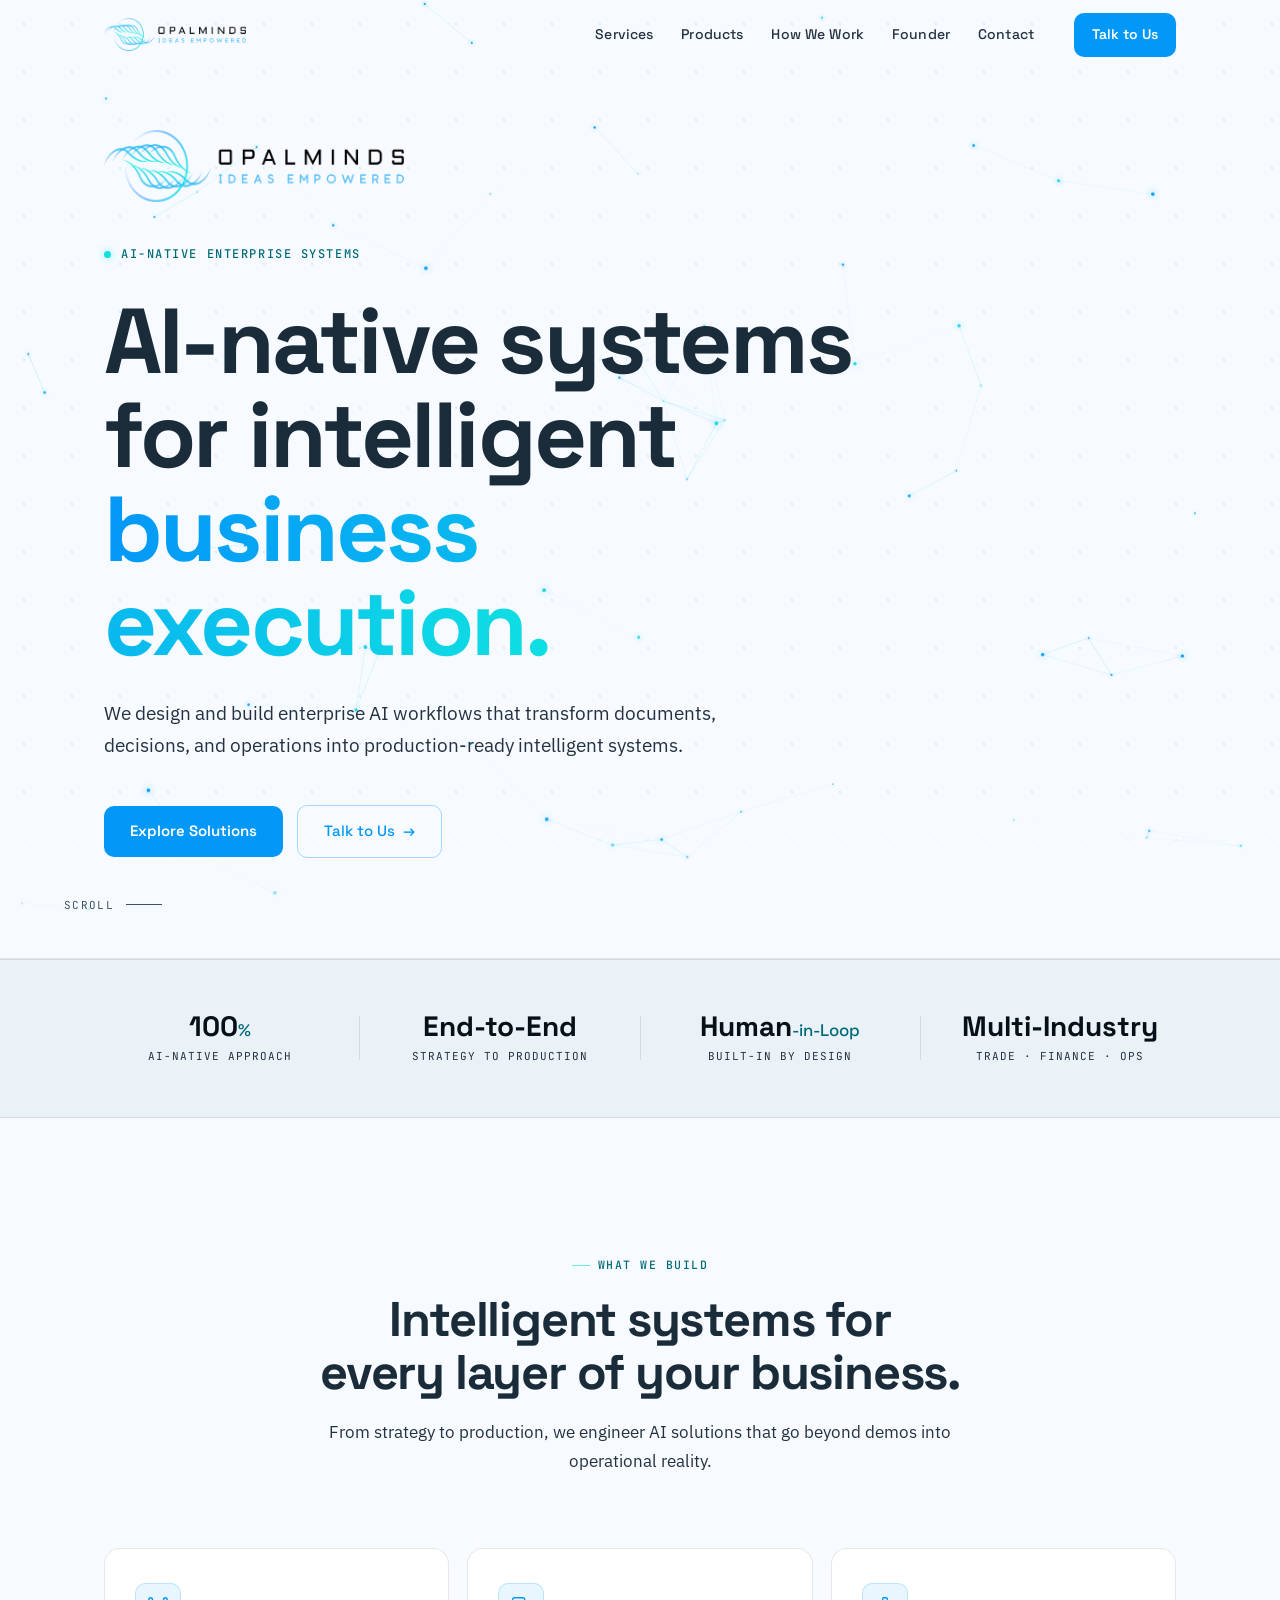
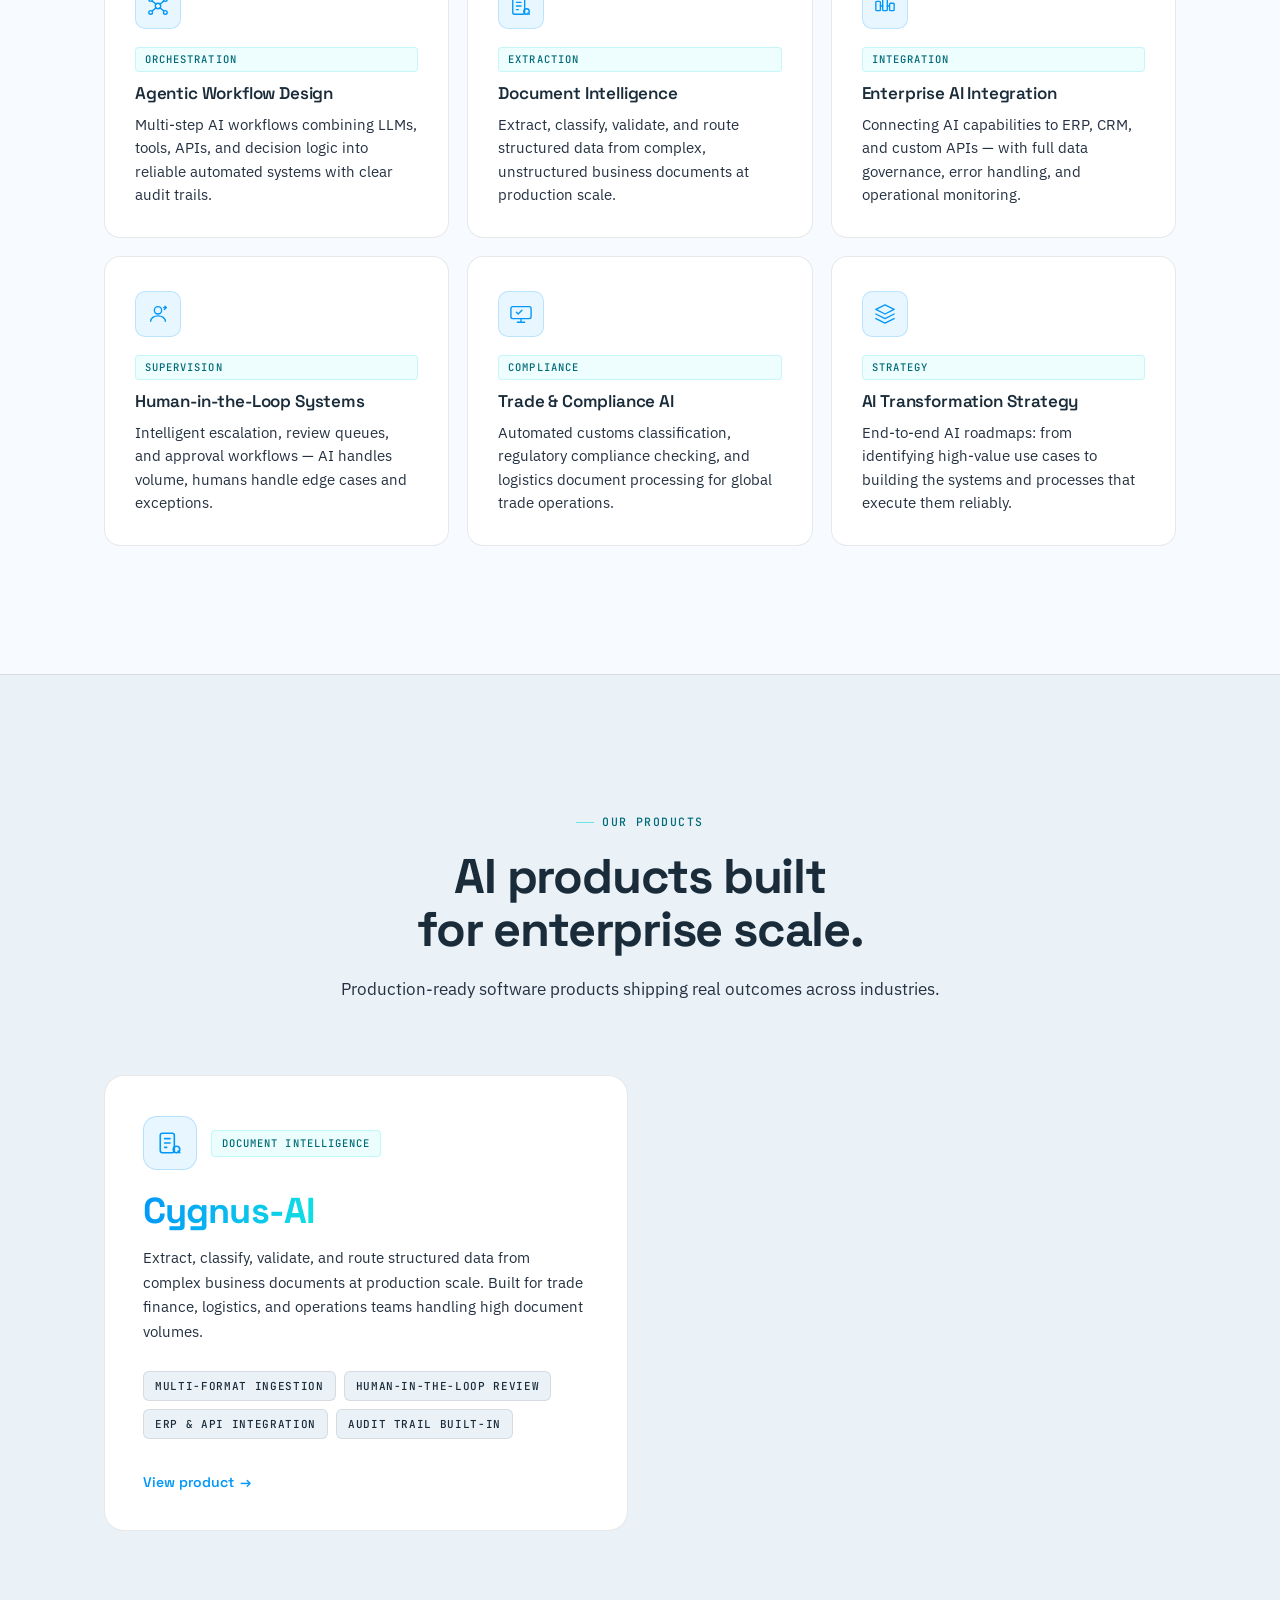
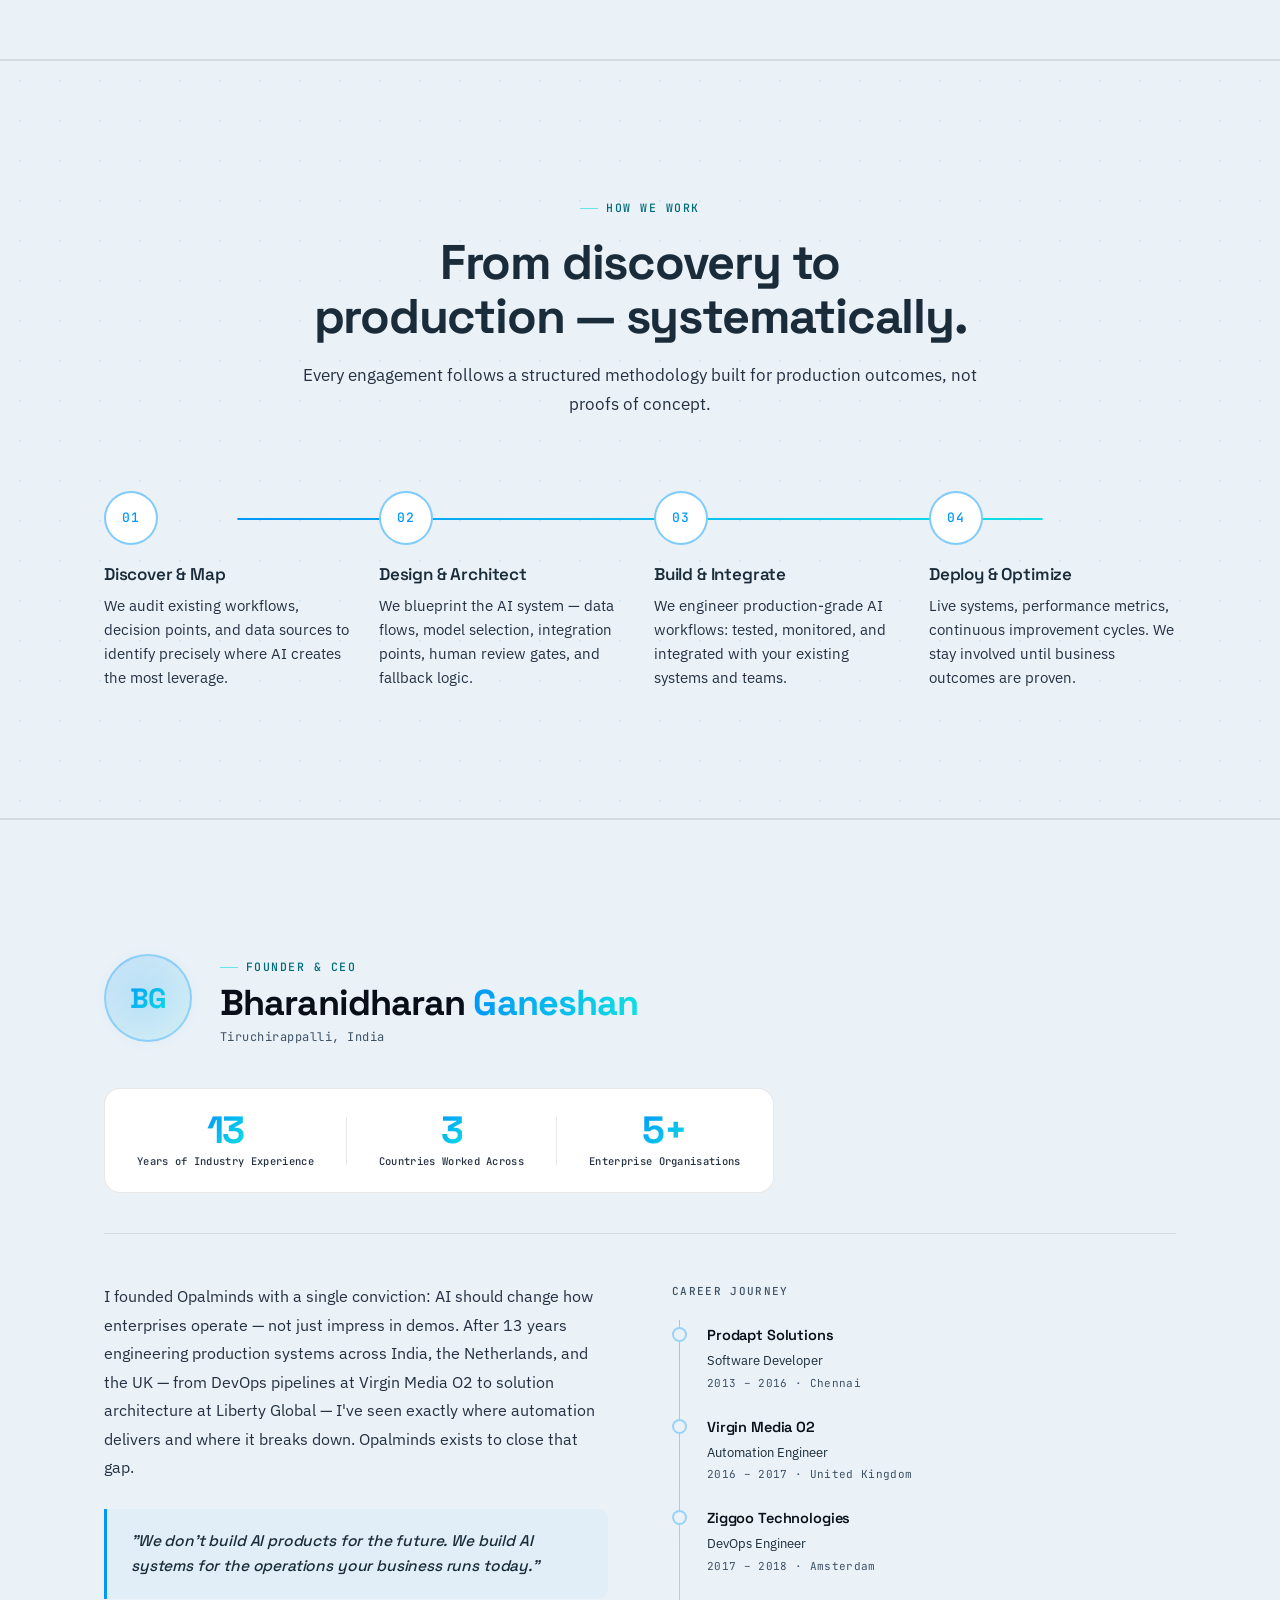
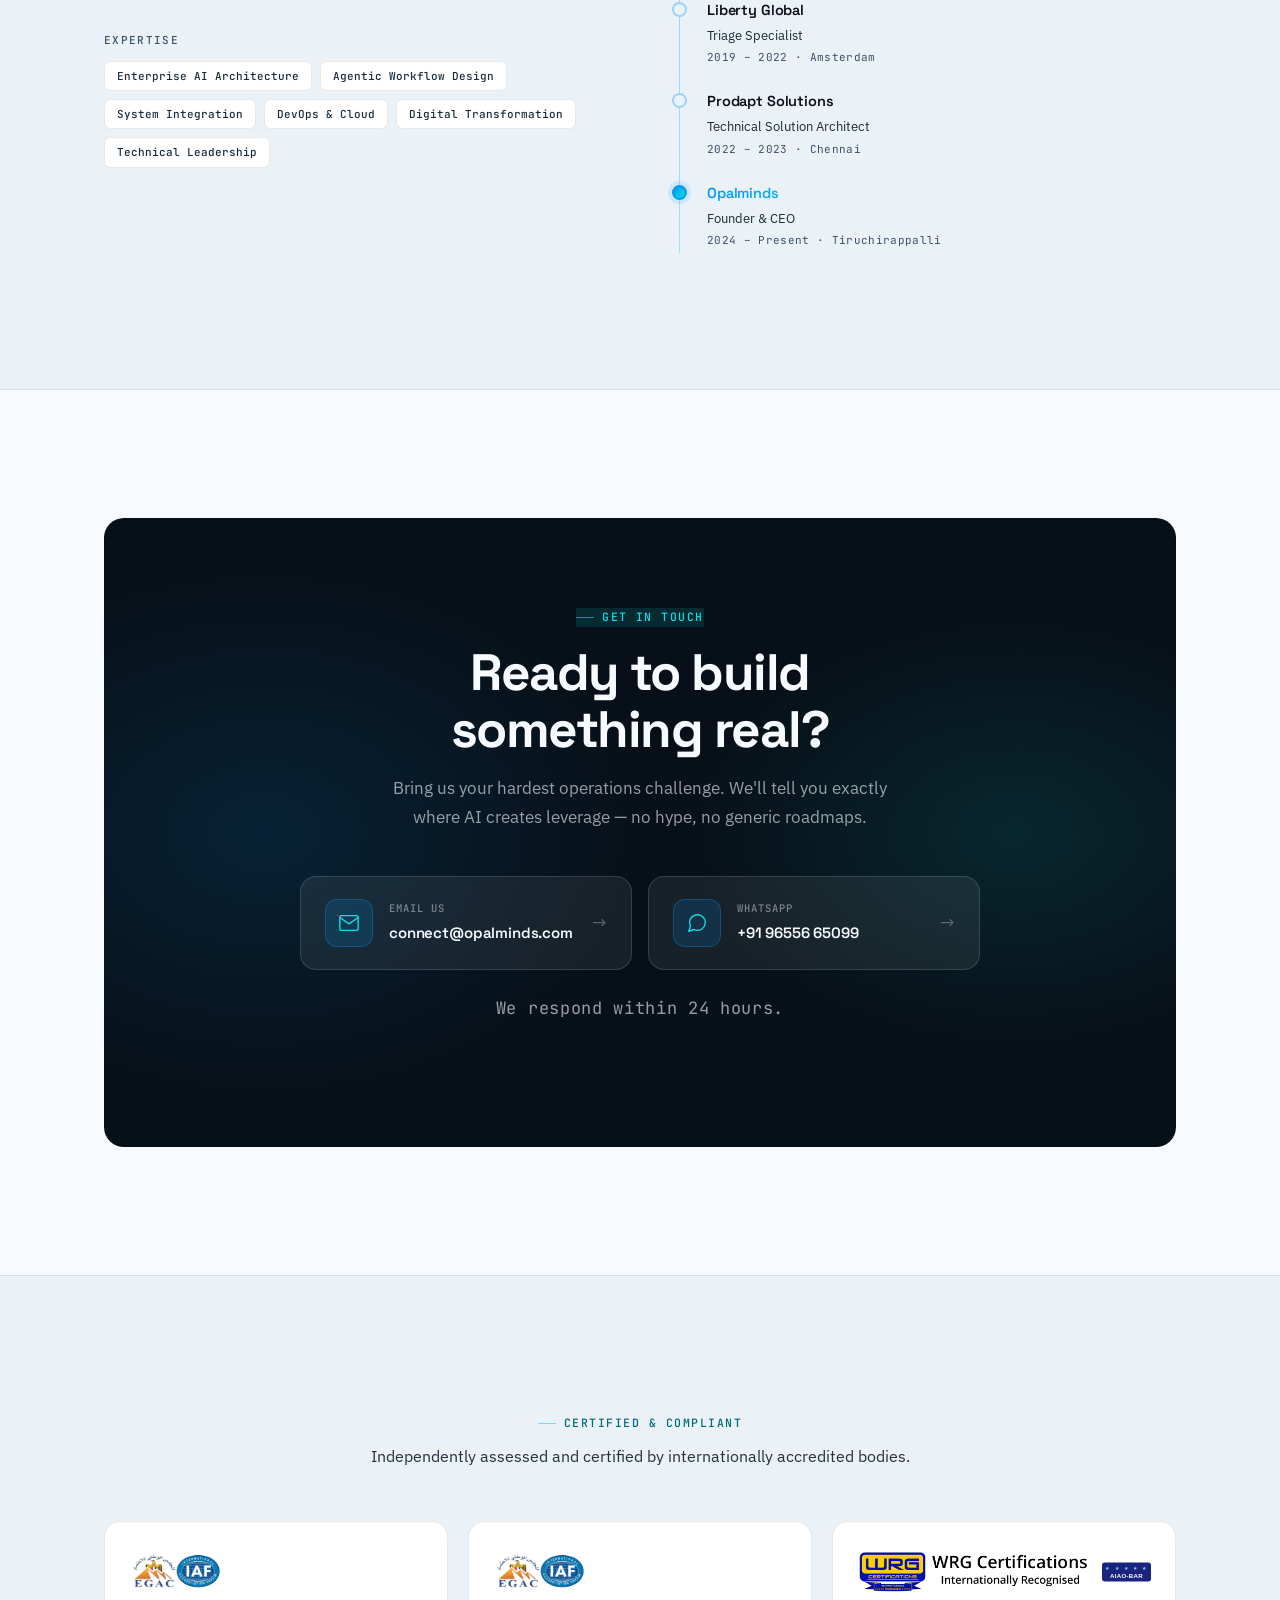
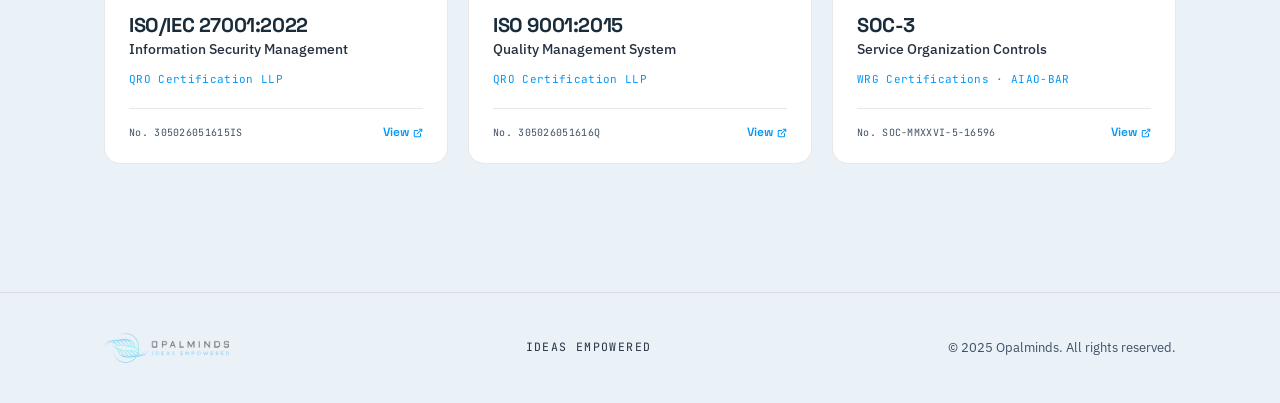
==== index.html @ 85be037e "fix: darken muted text tokens for better readability --muted #3D5166 → #253141 (~13:1 on charcoal), " ====
<!DOCTYPE html>
<html lang="en">
<head>
  <meta charset="UTF-8">
  <meta name="viewport" content="width=device-width, initial-scale=1.0">
  <title>Opalminds — Ideas Empowered</title>
  <meta name="description" content="AI-native systems for intelligent business execution. Opalminds designs and builds enterprise AI workflows that transform documents, decisions, and operations.">
  <link rel="preconnect" href="https://fonts.googleapis.com">
  <link rel="preconnect" href="https://fonts.gstatic.com" crossorigin>
  <link href="https://fonts.googleapis.com/css2?family=Space+Grotesk:wght@300;400;500;600;700&family=IBM+Plex+Sans:ital,wght@0,300;0,400;0,500;0,600;1,400&family=JetBrains+Mono:wght@400;500&display=swap" rel="stylesheet">
  <link rel="stylesheet" href="css/style.css?v=7">
  <link rel="icon" type="image/png" href="assets/Only_Logo.png">
</head>
<body>

  <!-- ═══ NAV ═══════════════════════════════════════════════════════════ -->
  <nav id="nav">
    <div class="nav-inner">
      <a href="/" class="logo" aria-label="Opalminds — home">
        <img class="logo-full" src="assets/FullLogo_Transparent_NoBuffer.png" alt="Opalminds">
      </a>
      <div class="nav-links">
        <a href="#services">Services</a>
        <a href="#products">Products</a>
        <a href="#process">How We Work</a>
        <a href="#founder">Founder</a>
        <a href="#contact">Contact</a>
      </div>
      <a href="#contact" class="btn-primary btn-sm nav-cta">Talk to Us</a>
      <button class="nav-toggle" aria-label="Toggle menu" aria-expanded="false">
        <span></span><span></span><span></span>
      </button>
    </div>
  </nav>

  <!-- ═══ HERO ══════════════════════════════════════════════════════════ -->
  <section id="hero">
    <canvas id="neural-canvas" aria-hidden="true"></canvas>
    <div class="hero-bg-grid" aria-hidden="true"></div>
    <div class="hero-content">
      <img class="hero-logo" src="assets/FullLogo_Transparent_NoBuffer.png" alt="Opalminds — Ideas Empowered">
      <div class="hero-label">
        <span class="label-dot" aria-hidden="true"></span>
        <span>AI-Native Enterprise Systems</span>
      </div>
      <h1 class="hero-headline">
        AI-native systems<br>
        for intelligent<br>
        <span class="gradient-text">business execution.</span>
      </h1>
      <p class="hero-sub">
        We design and build enterprise AI workflows that transform documents,
        decisions, and operations into production-ready intelligent systems.
      </p>
      <div class="hero-ctas">
        <a href="#services" class="btn-primary">Explore Solutions</a>
        <a href="#contact" class="btn-ghost">Talk to Us <span aria-hidden="true">→</span></a>
      </div>
    </div>
    <div class="hero-scroll-hint" aria-hidden="true">
      <span>Scroll</span>
      <div class="scroll-line"></div>
    </div>
  </section>

  <!-- ═══ STATS BAR ═════════════════════════════════════════════════════ -->
  <div id="stats" aria-label="Key capabilities">
    <div class="container">
      <div class="stats-grid">
        <div class="stat">
          <span class="stat-num">100<span class="stat-unit">%</span></span>
          <span class="stat-label">AI-Native Approach</span>
        </div>
        <div class="stat-divider" aria-hidden="true"></div>
        <div class="stat">
          <span class="stat-num">End&#8209;to&#8209;End</span>
          <span class="stat-label">Strategy to Production</span>
        </div>
        <div class="stat-divider" aria-hidden="true"></div>
        <div class="stat">
          <span class="stat-num">Human<span class="stat-unit">-in-Loop</span></span>
          <span class="stat-label">Built-In by Design</span>
        </div>
        <div class="stat-divider" aria-hidden="true"></div>
        <div class="stat">
          <span class="stat-num">Multi&#8209;Industry</span>
          <span class="stat-label">Trade · Finance · Ops</span>
        </div>
      </div>
    </div>
  </div>

  <main>

    <!-- ═══ SERVICES ════════════════════════════════════════════════════ -->
    <section id="services" aria-labelledby="services-heading">
      <div class="container">
        <div class="section-header">
          <span class="section-tag">What We Build</span>
          <h2 id="services-heading">Intelligent systems for<br>every layer of your business.</h2>
          <p>From strategy to production, we engineer AI solutions that go beyond demos into operational reality.</p>
        </div>
        <div class="services-grid">

          <div class="service-card reveal">
            <div class="service-icon" aria-hidden="true">
              <svg width="22" height="22" viewBox="0 0 24 24" fill="none" stroke="currentColor" stroke-width="1.5" stroke-linecap="round" stroke-linejoin="round">
                <circle cx="12" cy="12" r="3"/><circle cx="4" cy="5" r="2"/><circle cx="20" cy="5" r="2"/>
                <circle cx="4" cy="19" r="2"/><circle cx="20" cy="19" r="2"/>
                <line x1="5.8" y1="6.7" x2="10" y2="10"/><line x1="18.2" y1="6.7" x2="14" y2="10"/>
                <line x1="5.8" y1="17.3" x2="10" y2="14"/><line x1="18.2" y1="17.3" x2="14" y2="14"/>
              </svg>
            </div>
            <div class="card-tag">Orchestration</div>
            <h3>Agentic Workflow Design</h3>
            <p>Multi-step AI workflows combining LLMs, tools, APIs, and decision logic into reliable automated systems with clear audit trails.</p>
          </div>

          <div class="service-card reveal">
            <div class="service-icon" aria-hidden="true">
              <svg width="22" height="22" viewBox="0 0 24 24" fill="none" stroke="currentColor" stroke-width="1.5" stroke-linecap="round" stroke-linejoin="round">
                <rect x="3" y="3" width="13" height="18" rx="2"/>
                <line x1="7" y1="8" x2="12" y2="8"/><line x1="7" y1="12" x2="12" y2="12"/>
                <line x1="7" y1="16" x2="9" y2="16"/>
                <circle cx="18" cy="18" r="3"/><path d="m21 21-1.5-1.5"/>
              </svg>
            </div>
            <div class="card-tag">Extraction</div>
            <h3>Document Intelligence</h3>
            <p>Extract, classify, validate, and route structured data from complex, unstructured business documents at production scale.</p>
          </div>

          <div class="service-card reveal">
            <div class="service-icon" aria-hidden="true">
              <svg width="22" height="22" viewBox="0 0 24 24" fill="none" stroke="currentColor" stroke-width="1.5" stroke-linecap="round" stroke-linejoin="round">
                <rect x="2" y="7" width="5" height="10" rx="1"/><rect x="9.5" y="3" width="5" height="14" rx="1"/>
                <rect x="17" y="9" width="5" height="8" rx="1"/>
                <line x1="7" y1="12" x2="9.5" y2="12"/><line x1="14.5" y1="12" x2="17" y2="12"/>
              </svg>
            </div>
            <div class="card-tag">Integration</div>
            <h3>Enterprise AI Integration</h3>
            <p>Connecting AI capabilities to ERP, CRM, and custom APIs — with full data governance, error handling, and operational monitoring.</p>
          </div>

          <div class="service-card reveal">
            <div class="service-icon" aria-hidden="true">
              <svg width="22" height="22" viewBox="0 0 24 24" fill="none" stroke="currentColor" stroke-width="1.5" stroke-linecap="round" stroke-linejoin="round">
                <circle cx="12" cy="8" r="4"/>
                <path d="M4 20c0-3.5 3.6-6 8-6s8 2.5 8 6"/>
                <path d="M19.5 3.5 21 5l-2 2"/><path d="M18 5h3"/>
              </svg>
            </div>
            <div class="card-tag">Supervision</div>
            <h3>Human-in-the-Loop Systems</h3>
            <p>Intelligent escalation, review queues, and approval workflows — AI handles volume, humans handle edge cases and exceptions.</p>
          </div>

          <div class="service-card reveal">
            <div class="service-icon" aria-hidden="true">
              <svg width="22" height="22" viewBox="0 0 24 24" fill="none" stroke="currentColor" stroke-width="1.5" stroke-linecap="round" stroke-linejoin="round">
                <rect x="1" y="4" width="22" height="13" rx="2"/>
                <path d="M8 21h8m-4-4v4"/>
                <path d="m7 10 2 2 4-4"/>
              </svg>
            </div>
            <div class="card-tag">Compliance</div>
            <h3>Trade &amp; Compliance AI</h3>
            <p>Automated customs classification, regulatory compliance checking, and logistics document processing for global trade operations.</p>
          </div>

          <div class="service-card reveal">
            <div class="service-icon" aria-hidden="true">
              <svg width="22" height="22" viewBox="0 0 24 24" fill="none" stroke="currentColor" stroke-width="1.5" stroke-linecap="round" stroke-linejoin="round">
                <path d="M12 2L2 7l10 5 10-5-10-5z"/>
                <path d="M2 17l10 5 10-5"/><path d="M2 12l10 5 10-5"/>
              </svg>
            </div>
            <div class="card-tag">Strategy</div>
            <h3>AI Transformation Strategy</h3>
            <p>End-to-end AI roadmaps: from identifying high-value use cases to building the systems and processes that execute them reliably.</p>
          </div>

        </div>
      </div>
    </section>

    <!-- ═══ PRODUCTS ══════════════════════════════════════════════════════ -->
    <section id="products" aria-labelledby="products-heading">
      <div class="container">
        <div class="section-header">
          <span class="section-tag">Our Products</span>
          <h2 id="products-heading">AI products built<br>for enterprise scale.</h2>
          <p>Production-ready software products shipping real outcomes across industries.</p>
        </div>
        <div class="products-grid">

          <a href="products/cygnus-ai.html" class="product-card reveal" aria-label="Cygnus-AI — Enterprise Document Intelligence">
            <div class="product-card-inner">
              <div class="product-header">
                <div class="product-icon" aria-hidden="true">
                  <svg width="26" height="26" viewBox="0 0 24 24" fill="none" stroke="currentColor" stroke-width="1.5" stroke-linecap="round" stroke-linejoin="round">
                    <rect x="3" y="3" width="13" height="18" rx="2"/>
                    <line x1="7" y1="8" x2="12" y2="8"/><line x1="7" y1="12" x2="12" y2="12"/>
                    <line x1="7" y1="16" x2="9" y2="16"/>
                    <circle cx="18" cy="18" r="3"/><path d="m21 21-1.5-1.5"/>
                  </svg>
                </div>
                <div class="product-badge">Document Intelligence</div>
              </div>
              <h3 class="product-name"><span class="gradient-text">Cygnus-AI</span></h3>
              <p class="product-desc">Extract, classify, validate, and route structured data from complex business documents at production scale. Built for trade finance, logistics, and operations teams handling high document volumes.</p>
              <ul class="product-features" aria-label="Key features">
                <li>Multi-format ingestion</li>
                <li>Human-in-the-loop review</li>
                <li>ERP &amp; API integration</li>
                <li>Audit trail built-in</li>
              </ul>
              <span class="product-cta">View product <span aria-hidden="true">→</span></span>
            </div>
            <div class="product-card-glow" aria-hidden="true"></div>
          </a>

        </div>
      </div>
    </section>

    <!-- ═══ PROCESS ══════════════════════════════════════════════════════ -->
    <section id="process" aria-labelledby="process-heading">
      <div class="container">
        <div class="section-header">
          <span class="section-tag">How We Work</span>
          <h2 id="process-heading">From discovery to<br>production — systematically.</h2>
          <p>Every engagement follows a structured methodology built for production outcomes, not proofs of concept.</p>
        </div>
        <div class="process-track">
          <div class="process-connector" aria-hidden="true">
            <div class="process-connector-fill"></div>
          </div>
          <ol class="process-steps">
            <li class="process-step reveal">
              <div class="step-num" aria-hidden="true">01</div>
              <div class="step-body">
                <h3>Discover &amp; Map</h3>
                <p>We audit existing workflows, decision points, and data sources to identify precisely where AI creates the most leverage.</p>
              </div>
            </li>
            <li class="process-step reveal">
              <div class="step-num" aria-hidden="true">02</div>
              <div class="step-body">
                <h3>Design &amp; Architect</h3>
                <p>We blueprint the AI system — data flows, model selection, integration points, human review gates, and fallback logic.</p>
              </div>
            </li>
            <li class="process-step reveal">
              <div class="step-num" aria-hidden="true">03</div>
              <div class="step-body">
                <h3>Build &amp; Integrate</h3>
                <p>We engineer production-grade AI workflows: tested, monitored, and integrated with your existing systems and teams.</p>
              </div>
            </li>
            <li class="process-step reveal">
              <div class="step-num" aria-hidden="true">04</div>
              <div class="step-body">
                <h3>Deploy &amp; Optimize</h3>
                <p>Live systems, performance metrics, continuous improvement cycles. We stay involved until business outcomes are proven.</p>
              </div>
            </li>
          </ol>
        </div>
      </div>
    </section>

    <!-- ═══ FOUNDER ══════════════════════════════════════════════════════ -->
    <section id="founder" aria-labelledby="founder-heading">
      <div class="container">

        <div class="founder-top reveal">
          <div class="founder-identity">
            <div class="founder-avatar" aria-hidden="true">
              <div class="avatar-initials">BG</div>
              <div class="avatar-glow"></div>
            </div>
            <div>
              <span class="section-tag">Founder &amp; CEO</span>
              <h2 id="founder-heading">Bharanidharan <span class="gradient-text">Ganeshan</span></h2>
              <p class="founder-location">Tiruchirappalli, India</p>
            </div>
          </div>
          <div class="founder-stats">
            <div class="founder-stat">
              <span class="fstat-num">13</span>
              <span class="fstat-label">Years of Industry Experience</span>
            </div>
            <div class="founder-stat-div" aria-hidden="true"></div>
            <div class="founder-stat">
              <span class="fstat-num">3</span>
              <span class="fstat-label">Countries Worked Across</span>
            </div>
            <div class="founder-stat-div" aria-hidden="true"></div>
            <div class="founder-stat">
              <span class="fstat-num">5+</span>
              <span class="fstat-label">Enterprise Organisations</span>
            </div>
          </div>
        </div>

        <div class="founder-body">
          <div class="founder-left reveal">
            <p class="founder-bio">
              I founded Opalminds with a single conviction: AI should change how enterprises operate — not just impress in demos. After 13 years engineering production systems across India, the Netherlands, and the UK — from DevOps pipelines at Virgin Media O2 to solution architecture at Liberty Global — I've seen exactly where automation delivers and where it breaks down. Opalminds exists to close that gap.
            </p>
            <blockquote class="founder-quote">
              "We don't build AI products for the future. We build AI systems for the operations your business runs today."
            </blockquote>
            <div class="founder-expertise">
              <span class="expertise-label">Expertise</span>
              <div class="expertise-tags">
                <span>Enterprise AI Architecture</span>
                <span>Agentic Workflow Design</span>
                <span>System Integration</span>
                <span>DevOps &amp; Cloud</span>
                <span>Digital Transformation</span>
                <span>Technical Leadership</span>
              </div>
            </div>
          </div>

          <div class="founder-right reveal">
            <span class="expertise-label">Career Journey</span>
            <ol class="career-timeline" aria-label="Career history">
              <li class="career-item">
                <div class="career-dot" aria-hidden="true"></div>
                <div class="career-body">
                  <span class="career-company">Prodapt Solutions</span>
                  <span class="career-role">Software Developer</span>
                  <span class="career-period">2013 – 2016 · Chennai</span>
                </div>
              </li>
              <li class="career-item">
                <div class="career-dot" aria-hidden="true"></div>
                <div class="career-body">
                  <span class="career-company">Virgin Media O2</span>
                  <span class="career-role">Automation Engineer</span>
                  <span class="career-period">2016 – 2017 · United Kingdom</span>
                </div>
              </li>
              <li class="career-item">
                <div class="career-dot" aria-hidden="true"></div>
                <div class="career-body">
                  <span class="career-company">Ziggoo Technologies</span>
                  <span class="career-role">DevOps Engineer</span>
                  <span class="career-period">2017 – 2018 · Amsterdam</span>
                </div>
              </li>
              <li class="career-item">
                <div class="career-dot" aria-hidden="true"></div>
                <div class="career-body">
                  <span class="career-company">Liberty Global</span>
                  <span class="career-role">Triage Specialist</span>
                  <span class="career-period">2019 – 2022 · Amsterdam</span>
                </div>
              </li>
              <li class="career-item">
                <div class="career-dot" aria-hidden="true"></div>
                <div class="career-body">
                  <span class="career-company">Prodapt Solutions</span>
                  <span class="career-role">Technical Solution Architect</span>
                  <span class="career-period">2022 – 2023 · Chennai</span>
                </div>
              </li>
              <li class="career-item career-item--current">
                <div class="career-dot" aria-hidden="true"></div>
                <div class="career-body">
                  <span class="career-company">Opalminds</span>
                  <span class="career-role">Founder &amp; CEO</span>
                  <span class="career-period">2024 – Present · Tiruchirappalli</span>
                </div>
              </li>
            </ol>
          </div>
        </div>

      </div>
    </section>

    <!-- ═══ CONTACT ══════════════════════════════════════════════════════ -->
    <section id="contact" aria-labelledby="contact-heading">
      <div class="container">
        <div class="contact-cta reveal">
          <div class="contact-cta-bg" aria-hidden="true"></div>
          <div class="contact-cta-inner">
            <span class="section-tag contact-tag">Get in Touch</span>
            <h2 id="contact-heading">Ready to build<br>something real?</h2>
            <p>Bring us your hardest operations challenge. We'll tell you exactly where AI creates leverage — no hype, no generic roadmaps.</p>
            <div class="contact-channels">
              <a href="mailto:connect@opalminds.com" class="contact-channel">
                <div class="channel-icon" aria-hidden="true">
                  <svg width="22" height="22" viewBox="0 0 24 24" fill="none" stroke="currentColor" stroke-width="1.5" stroke-linecap="round" stroke-linejoin="round">
                    <path d="M4 4h16c1.1 0 2 .9 2 2v12c0 1.1-.9 2-2 2H4c-1.1 0-2-.9-2-2V6c0-1.1.9-2 2-2z"/>
                    <polyline points="22,6 12,13 2,6"/>
                  </svg>
                </div>
                <div class="channel-text">
                  <span class="channel-label">Email us</span>
                  <span class="channel-value">connect@opalminds.com</span>
                </div>
                <span class="channel-arrow" aria-hidden="true">→</span>
              </a>
              <a href="https://wa.me/919655665099" target="_blank" rel="noopener" class="contact-channel">
                <div class="channel-icon" aria-hidden="true">
                  <svg width="22" height="22" viewBox="0 0 24 24" fill="none" stroke="currentColor" stroke-width="1.5" stroke-linecap="round" stroke-linejoin="round">
                    <path d="M21 11.5a8.38 8.38 0 0 1-.9 3.8 8.5 8.5 0 0 1-7.6 4.7 8.38 8.38 0 0 1-3.8-.9L3 21l1.9-5.7a8.38 8.38 0 0 1-.9-3.8 8.5 8.5 0 0 1 4.7-7.6 8.38 8.38 0 0 1 3.8-.9h.5a8.48 8.48 0 0 1 8 8v.5z"/>
                  </svg>
                </div>
                <div class="channel-text">
                  <span class="channel-label">WhatsApp</span>
                  <span class="channel-value">+91 96556 65099</span>
                </div>
                <span class="channel-arrow" aria-hidden="true">→</span>
              </a>
            </div>
            <p class="contact-response-note">We respond within 24 hours.</p>
          </div>
        </div>
      </div>
    </section>

  </main>

  <!-- ═══ TRUST / CERTIFICATIONS ══════════════════════════════════════ -->
  <section id="trust" aria-labelledby="trust-heading">
    <div class="container">
      <div class="trust-header">
        <span class="section-tag" id="trust-heading">Certified &amp; Compliant</span>
        <p>Independently assessed and certified by internationally accredited bodies.</p>
      </div>
      <div class="trust-certs">

        <!-- ISO/IEC 27001:2022 -->
        <a href="assets/27001.pdf" target="_blank" rel="noopener" class="cert-card" aria-label="ISO/IEC 27001:2022 — view certificate">
          <div class="cert-card-top">
            <div class="cert-accreditors">
              <img class="accred-logo-combined" src="assets/egac-iaf-combined.jpg" alt="EGAC and IAF accreditation logos">
            </div>
          </div>
          <div class="cert-card-body">
            <span class="cert-standard">ISO/IEC 27001:2022</span>
            <span class="cert-title">Information Security Management</span>
            <span class="cert-issuer">QRO Certification LLP</span>
          </div>
          <div class="cert-card-footer">
            <span class="cert-number">No. 3050260516<wbr>15IS</span>
            <span class="cert-view">View <svg width="10" height="10" viewBox="0 0 24 24" fill="none" stroke="currentColor" stroke-width="2.5" stroke-linecap="round" stroke-linejoin="round" aria-hidden="true"><path d="M18 13v6a2 2 0 0 1-2 2H5a2 2 0 0 1-2-2V8a2 2 0 0 1 2-2h6"/><polyline points="15 3 21 3 21 9"/><line x1="10" y1="14" x2="21" y2="3"/></svg></span>
          </div>
        </a>

        <!-- ISO 9001:2015 -->
        <a href="assets/9001.pdf" target="_blank" rel="noopener" class="cert-card" aria-label="ISO 9001:2015 — view certificate">
          <div class="cert-card-top">
            <div class="cert-accreditors">
              <img class="accred-logo-combined" src="assets/egac-iaf-combined.jpg" alt="EGAC and IAF accreditation logos">
            </div>
          </div>
          <div class="cert-card-body">
            <span class="cert-standard">ISO 9001:2015</span>
            <span class="cert-title">Quality Management System</span>
            <span class="cert-issuer">QRO Certification LLP</span>
          </div>
          <div class="cert-card-footer">
            <span class="cert-number">No. 3050260516<wbr>16Q</span>
            <span class="cert-view">View <svg width="10" height="10" viewBox="0 0 24 24" fill="none" stroke="currentColor" stroke-width="2.5" stroke-linecap="round" stroke-linejoin="round" aria-hidden="true"><path d="M18 13v6a2 2 0 0 1-2 2H5a2 2 0 0 1-2-2V8a2 2 0 0 1 2-2h6"/><polyline points="15 3 21 3 21 9"/><line x1="10" y1="14" x2="21" y2="3"/></svg></span>
          </div>
        </a>

        <!-- SOC-3 -->
        <a href="assets/soc3.pdf" target="_blank" rel="noopener" class="cert-card" aria-label="SOC-3 — view certificate">
          <div class="cert-card-top">
            <img class="accred-logo-combined" src="assets/wrg.png" alt="WRG Certifications — Internationally Recognised">
            <div class="cert-accreditors">
              <!-- AIAO-BAR badge -->
              <span class="accred-badge accred-aiao">
                <svg viewBox="0 0 52 20" width="52" height="20" aria-label="AIAO-BAR Compliance USA">
                  <rect width="52" height="20" rx="3" fill="#1A237E"/>
                  <text x="26" y="8" font-family="Arial,sans-serif" font-size="5" fill="#90CAF9" text-anchor="middle" letter-spacing="2">★ ★ ★ ★ ★</text>
                  <text x="26" y="16" font-family="Arial Black,sans-serif" font-weight="900" font-size="6.5" fill="white" text-anchor="middle" letter-spacing="0.3">AIAO-BAR</text>
                </svg>
              </span>
            </div>
          </div>
          <div class="cert-card-body">
            <span class="cert-standard">SOC-3</span>
            <span class="cert-title">Service Organization Controls</span>
            <span class="cert-issuer">WRG Certifications · AIAO-BAR</span>
          </div>
          <div class="cert-card-footer">
            <span class="cert-number">No. SOC-MMXXVI-5-<wbr>16596</span>
            <span class="cert-view">View <svg width="10" height="10" viewBox="0 0 24 24" fill="none" stroke="currentColor" stroke-width="2.5" stroke-linecap="round" stroke-linejoin="round" aria-hidden="true"><path d="M18 13v6a2 2 0 0 1-2 2H5a2 2 0 0 1-2-2V8a2 2 0 0 1 2-2h6"/><polyline points="15 3 21 3 21 9"/><line x1="10" y1="14" x2="21" y2="3"/></svg></span>
          </div>
        </a>

      </div>
    </div>
  </section>

  <!-- ═══ FOOTER ═══════════════════════════════════════════════════════ -->
  <footer id="footer">
    <div class="container">
      <div class="footer-inner">
        <a href="/" class="logo footer-logo" aria-label="Opalminds — home">
          <img class="logo-full" src="assets/FullLogo_Transparent_NoBuffer.png" alt="Opalminds">
        </a>
        <p class="footer-tagline">Ideas Empowered</p>
        <p class="footer-copy">© 2025 Opalminds. All rights reserved.</p>
      </div>
    </div>
  </footer>

  <script src="js/main.js"></script>
</body>
</html>
---- css/style.css ----
/* ═══════════════════════════════════════════════════════════════════════
   OPALMINDS — style.css
   Brand: light premium AI enterprise · neural signal aesthetic
   ═══════════════════════════════════════════════════════════════════════ */

/* === TOKENS ============================================================ */
:root {
  /* surfaces — light mode */
  --black:          #F7FBFF;   /* primary bg (ice white) */
  --charcoal:       #EAF1F7;   /* section alt bg (mist) */
  --charcoal-2:     #FFFFFF;   /* card / form bg */

  /* brand */
  --blue:           #0398F8;
  --cyan:           #0FDFE3;
  --cyan-dark:      #006B78;   /* accessible teal for text on light bg — 5.5:1 on charcoal */

  /* text — light mode */
  --ice:            #071018;   /* primary text (charcoal navy) */
  --mist:           #EAF1F7;
  --slate:          #1A2C3A;   /* darkened: was #24313D */
  --muted:          #253141;   /* body descriptions — ~13:1 on charcoal */
  --muted-2:        #3D5166;   /* labels, metadata — ~9:1 on charcoal */

  --border:         rgba(3, 152, 248, 0.25);
  --border-subtle:  rgba(0, 0, 0, 0.09);
  --border-hover:   rgba(3, 152, 248, 0.5);

  --gradient:       linear-gradient(135deg, #0398F8 0%, #0FDFE3 100%);
  --gradient-90:    linear-gradient(90deg,  #0398F8 0%, #0FDFE3 100%);

  --font-display:   'Space Grotesk', sans-serif;
  --font-body:      'IBM Plex Sans', sans-serif;
  --font-mono:      'JetBrains Mono', monospace;

  --nav-h:          70px;
  --section-v:      clamp(80px, 10vw, 140px);
  --container:      1200px;
  --pad-x:          clamp(20px, 5vw, 64px);
  --radius:         10px;
  --radius-lg:      16px;
  --radius-xl:      20px;

  --ease-out:       cubic-bezier(0.22, 1, 0.36, 1);
  --ease-spring:    cubic-bezier(0.34, 1.56, 0.64, 1);
}

/* === RESET ============================================================= */
*, *::before, *::after { box-sizing: border-box; margin: 0; padding: 0; }

/* Remove tap highlight on iOS/Android */
a, button, [role="button"] { -webkit-tap-highlight-color: transparent; }

html {
  scroll-behavior: smooth;
  -webkit-font-smoothing: antialiased;
  -moz-osx-font-smoothing: grayscale;
  text-rendering: optimizeLegibility;
}

body {
  background: var(--black);
  color: var(--slate);
  font-family: var(--font-body);
  font-size: 17px;
  line-height: 1.65;
  overflow-x: hidden;
}

img, svg { display: block; max-width: 100%; }
a { text-decoration: none; color: inherit; }
button { border: none; cursor: pointer; font: inherit; background: none; color: inherit; }
ol { list-style: none; }
::selection { background: rgba(3, 152, 248, 0.2); color: var(--ice); }

/* Scrollbar */
::-webkit-scrollbar { width: 4px; }
::-webkit-scrollbar-track { background: var(--mist); }
::-webkit-scrollbar-thumb { background: var(--blue); border-radius: 2px; }
::-webkit-scrollbar-thumb:hover { background: var(--cyan); }

/* === LAYOUT ============================================================ */
.container {
  width: 100%;
  max-width: var(--container);
  margin: 0 auto;
  padding: 0 var(--pad-x);
}

/* === TYPOGRAPHY ======================================================== */
h1, h2, h3, h4 {
  font-family: var(--font-display);
  line-height: 1.1;
  letter-spacing: -0.025em;
  font-weight: 700;
}

.gradient-text {
  background: var(--gradient-90);
  -webkit-background-clip: text;
  -webkit-text-fill-color: transparent;
  background-clip: text;
}

/* === BUTTONS =========================================================== */
.btn-primary {
  display: inline-flex;
  align-items: center;
  justify-content: center;
  gap: 8px;
  padding: 13px 26px;
  min-height: 44px;
  background: var(--blue);
  color: #fff;
  font-family: var(--font-display);
  font-weight: 600;
  font-size: 15px;
  border-radius: var(--radius);
  transition: transform 0.2s var(--ease-out), box-shadow 0.2s ease, background 0.25s ease;
  position: relative;
  overflow: hidden;
  white-space: nowrap;
}
.btn-primary::after {
  content: '';
  position: absolute;
  inset: 0;
  background: var(--gradient);
  opacity: 0;
  transition: opacity 0.25s ease;
}
.btn-primary:hover { transform: translateY(-2px); box-shadow: 0 10px 36px rgba(3, 152, 248, 0.38); }
.btn-primary:hover::after { opacity: 1; }
.btn-primary:active { transform: translateY(0); }
.btn-primary > * { position: relative; z-index: 1; }

.btn-ghost {
  display: inline-flex;
  align-items: center;
  gap: 8px;
  padding: 13px 26px;
  min-height: 44px;
  border: 1px solid rgba(3, 152, 248, 0.35);
  color: var(--blue);
  font-family: var(--font-display);
  font-weight: 500;
  font-size: 15px;
  border-radius: var(--radius);
  transition: all 0.22s ease;
  backdrop-filter: blur(6px);
  white-space: nowrap;
}
.btn-ghost:hover {
  border-color: var(--blue);
  background: rgba(3, 152, 248, 0.08);
  transform: translateY(-2px);
  box-shadow: 0 8px 24px rgba(3, 152, 248, 0.12);
}

.btn-sm { padding: 9px 18px; font-size: 14px; }

/* === SHARED SECTION HEADER ============================================= */
.section-header {
  text-align: center;
  max-width: 680px;
  margin: 0 auto 72px;
}

.section-tag {
  display: inline-flex;
  align-items: center;
  gap: 8px;
  font-family: var(--font-mono);
  font-size: 11.5px;
  font-weight: 500;
  letter-spacing: 0.13em;
  text-transform: uppercase;
  color: var(--cyan-dark);
  margin-bottom: 18px;
}
.section-tag::before {
  content: '';
  display: block;
  width: 18px;
  height: 1px;
  background: var(--cyan);
  opacity: 0.6;
}

.section-header h2 {
  font-size: clamp(30px, 3.8vw, 52px);
  color: var(--slate);
  margin-bottom: 18px;
}

.section-header p {
  font-size: 17px;
  color: var(--muted);
  line-height: 1.7;
}

/* === SCROLL REVEAL ===================================================== */
.reveal {
  opacity: 0;
  transform: translateY(28px);
  transition: opacity 0.7s var(--ease-out), transform 0.7s var(--ease-out);
}
.reveal.in-view {
  opacity: 1;
  transform: translateY(0);
}

/* Full logo image */
.logo-full {
  height: 34px;
  width: auto;
  object-fit: contain;
  display: block;
  flex-shrink: 0;
}
.footer-logo .logo-full { height: 30px; opacity: 0.75; transition: opacity 0.2s; }
.footer-logo:hover .logo-full { opacity: 1; }

/* Hero logo stamp */
.hero-logo {
  width: clamp(200px, 28vw, 300px);
  height: auto;
  object-fit: contain;
  display: block;
  margin-bottom: 36px;
  opacity: 0;
  animation: fadeUp 0.8s var(--ease-out) 0.05s forwards;
}

/* ═══════════════════════════════════════════════════════════════════════
   NAV
   ═══════════════════════════════════════════════════════════════════════ */
#nav {
  position: fixed;
  top: 0; left: 0; right: 0;
  z-index: 999;
  height: var(--nav-h);
  transition: background 0.35s ease, backdrop-filter 0.35s ease, border-color 0.35s ease;
  border-bottom: 1px solid transparent;
}
#nav.scrolled {
  background: rgba(247, 251, 255, 0.92);
  backdrop-filter: blur(24px) saturate(1.4);
  -webkit-backdrop-filter: blur(24px) saturate(1.4);
  border-bottom-color: var(--border-subtle);
}

.nav-inner {
  max-width: var(--container);
  height: 100%;
  margin: 0 auto;
  padding: 0 var(--pad-x);
  display: flex;
  align-items: center;
  gap: 32px;
}

.logo {
  display: flex;
  align-items: center;
  flex-shrink: 0;
  transition: opacity 0.2s;
}
.logo:hover { opacity: 0.82; }

.nav-links {
  display: flex;
  align-items: center;
  gap: 28px;
  margin-left: auto;
}
.nav-links a {
  font-family: var(--font-display);
  font-size: 14px;
  font-weight: 500;
  color: var(--muted);
  letter-spacing: 0.01em;
  transition: color 0.2s;
  position: relative;
}
.nav-links a::after {
  content: '';
  position: absolute;
  bottom: -2px;
  left: 0; right: 0;
  height: 1px;
  background: var(--blue);
  transform: scaleX(0);
  transform-origin: left;
  transition: transform 0.22s var(--ease-out);
}
.nav-links a:hover { color: var(--slate); }
.nav-links a:hover::after { transform: scaleX(1); }

.nav-cta { margin-left: 8px; }

.nav-toggle {
  display: none;
  flex-direction: column;
  gap: 5px;
  padding: 11px 10px;
  margin-left: auto;
  min-width: 44px;
  min-height: 44px;
  justify-content: center;
  align-items: center;
}
.nav-toggle span {
  display: block;
  width: 22px;
  height: 2px;
  background: var(--slate);
  border-radius: 1px;
  transition: all 0.3s ease;
  transform-origin: center;
}
.nav-toggle.open span:nth-child(1) { transform: translateY(7px) rotate(45deg); }
.nav-toggle.open span:nth-child(2) { opacity: 0; transform: scaleX(0); }
.nav-toggle.open span:nth-child(3) { transform: translateY(-7px) rotate(-45deg); }

/* Mobile nav drawer */
.nav-drawer {
  display: none;
  position: fixed;
  top: var(--nav-h);
  left: 0; right: 0;
  background: rgba(247, 251, 255, 0.97);
  backdrop-filter: blur(24px);
  border-bottom: 1px solid var(--border-subtle);
  padding: 24px var(--pad-x) 32px;
  flex-direction: column;
  gap: 0;
  z-index: 998;
}
.nav-drawer.open { display: flex; }
.nav-drawer a {
  font-family: var(--font-display);
  font-size: 18px;
  font-weight: 500;
  color: var(--muted);
  padding: 14px 0;
  border-bottom: 1px solid var(--border-subtle);
  transition: color 0.2s;
}
.nav-drawer a:last-child { border-bottom: none; }
.nav-drawer a:hover { color: var(--slate); }

/* ═══════════════════════════════════════════════════════════════════════
   HERO
   ═══════════════════════════════════════════════════════════════════════ */
#hero {
  position: relative;
  min-height: 100svh;
  min-height: 100vh;
  display: flex;
  align-items: center;
  overflow: hidden;
  background: var(--black);
  border-bottom: 1px solid var(--border-subtle);
}

#neural-canvas {
  position: absolute;
  inset: 0;
  width: 100%;
  height: 100%;
  pointer-events: none;
}

/* Precision dot grid */
.hero-bg-grid {
  position: absolute;
  inset: 0;
  background-image: radial-gradient(circle, rgba(3, 152, 248, 0.15) 1px, transparent 1px);
  background-size: 48px 48px;
  pointer-events: none;
}

/* Bottom fade into next section */
#hero::after {
  content: '';
  position: absolute;
  bottom: 0; left: 0; right: 0;
  height: 160px;
  background: linear-gradient(to top, #F7FBFF 0%, transparent 100%);
  pointer-events: none;
  z-index: 1;
}

.hero-content {
  position: relative;
  z-index: 2;
  max-width: var(--container);
  margin: 0 auto;
  padding: calc(var(--nav-h) + 60px) var(--pad-x) 100px;
  width: 100%;
}

.hero-label {
  display: inline-flex;
  align-items: center;
  gap: 10px;
  font-family: var(--font-mono);
  font-size: 12px;
  font-weight: 500;
  letter-spacing: 0.13em;
  text-transform: uppercase;
  color: var(--cyan-dark);
  margin-bottom: 30px;
  opacity: 0;
  animation: fadeUp 0.8s var(--ease-out) 0.15s forwards;
}

.label-dot {
  width: 7px;
  height: 7px;
  background: var(--cyan);
  border-radius: 50%;
  animation: dotPulse 2.2s ease-in-out infinite;
  box-shadow: 0 0 8px rgba(15, 223, 227, 0.5);
}
@keyframes dotPulse {
  0%, 100% { opacity: 1; box-shadow: 0 0 8px rgba(15, 223, 227, 0.5); }
  50%       { opacity: 0.4; box-shadow: 0 0 3px rgba(15, 223, 227, 0.2); }
}

.hero-headline {
  font-size: clamp(42px, 7.2vw, 96px);
  font-weight: 700;
  line-height: 1.02;
  letter-spacing: -0.03em;
  color: var(--slate);
  margin-bottom: 28px;
  opacity: 0;
  animation: fadeUp 0.9s var(--ease-out) 0.3s forwards;
  max-width: 13ch;
}

.hero-sub {
  font-size: clamp(16px, 1.7vw, 19px);
  color: var(--muted);
  max-width: 56ch;
  line-height: 1.65;
  margin-bottom: 44px;
  opacity: 0;
  animation: fadeUp 0.9s var(--ease-out) 0.48s forwards;
}

.hero-ctas {
  display: flex;
  align-items: center;
  gap: 14px;
  flex-wrap: wrap;
  opacity: 0;
  animation: fadeUp 0.9s var(--ease-out) 0.64s forwards;
}

@keyframes fadeUp {
  from { opacity: 0; transform: translateY(22px); }
  to   { opacity: 1; transform: translateY(0); }
}

.hero-scroll-hint {
  position: absolute;
  bottom: 44px;
  left: var(--pad-x);
  display: flex;
  align-items: center;
  gap: 12px;
  font-family: var(--font-mono);
  font-size: 11px;
  letter-spacing: 0.12em;
  text-transform: uppercase;
  color: var(--muted-2);
  z-index: 2;
  opacity: 0;
  animation: fadeIn 1s ease 1.3s forwards;
}
.scroll-line {
  width: 36px;
  height: 1px;
  background: var(--muted-2);
  overflow: hidden;
  position: relative;
}
.scroll-line::after {
  content: '';
  position: absolute;
  inset: 0;
  background: var(--blue);
  transform: translateX(-100%);
  animation: lineSlide 2.2s ease 1.6s infinite;
}
@keyframes lineSlide {
  0%   { transform: translateX(-100%); }
  50%  { transform: translateX(0); }
  100% { transform: translateX(100%); }
}
@keyframes fadeIn { to { opacity: 1; } }

/* ═══════════════════════════════════════════════════════════════════════
   STATS BAR
   ═══════════════════════════════════════════════════════════════════════ */
#stats {
  background: var(--charcoal);
  border-top:    1px solid var(--border-subtle);
  border-bottom: 1px solid var(--border-subtle);
  padding: 52px 0;
}

.stats-grid {
  display: flex;
  align-items: center;
  justify-content: space-between;
  gap: 24px;
  flex-wrap: wrap;
}

.stat {
  flex: 1;
  min-width: 150px;
  display: flex;
  flex-direction: column;
  align-items: center;
  gap: 7px;
}

.stat-num {
  font-family: var(--font-display);
  font-size: clamp(18px, 2.5vw, 28px);
  font-weight: 700;
  color: var(--ice);
  line-height: 1;
  white-space: nowrap;
}
.stat-unit {
  font-size: 0.6em;
  color: var(--cyan-dark);
  font-weight: 500;
}
.stat-label {
  font-family: var(--font-mono);
  font-size: 11px;
  letter-spacing: 0.09em;
  text-transform: uppercase;
  color: var(--muted);
  text-align: center;
}

.stat-divider {
  width: 1px;
  height: 44px;
  background: var(--border-subtle);
  flex-shrink: 0;
}

/* ═══════════════════════════════════════════════════════════════════════
   SERVICES
   ═══════════════════════════════════════════════════════════════════════ */
#services {
  padding: var(--section-v) 0;
}

.services-grid {
  display: grid;
  grid-template-columns: repeat(3, 1fr);
  gap: 18px;
}

.service-card {
  background: var(--charcoal-2);
  border: 1px solid var(--border-subtle);
  border-radius: var(--radius-lg);
  padding: 34px 30px 30px;
  transition:
    border-color 0.3s ease,
    transform    0.3s var(--ease-out),
    box-shadow   0.3s ease;
  position: relative;
  overflow: hidden;
  display: flex;
  flex-direction: column;
  gap: 0;
}

/* Gradient spotlight on hover */
.service-card::before {
  content: '';
  position: absolute;
  inset: 0;
  background: radial-gradient(ellipse at 20% 0%, rgba(3, 152, 248, 0.07) 0%, transparent 60%);
  opacity: 0;
  transition: opacity 0.4s ease;
  pointer-events: none;
}
/* Top border glow on hover */
.service-card::after {
  content: '';
  position: absolute;
  top: 0; left: 0; right: 0;
  height: 2px;
  background: var(--gradient-90);
  opacity: 0;
  transition: opacity 0.3s ease;
}

.service-card:hover {
  border-color: rgba(3, 152, 248, 0.3);
  transform: translateY(-5px);
  box-shadow: 0 20px 56px rgba(3, 152, 248, 0.12), 0 4px 16px rgba(0,0,0,0.08);
}
.service-card:hover::before { opacity: 1; }
.service-card:hover::after  { opacity: 1; }

.service-icon {
  width: 46px;
  height: 46px;
  border-radius: 10px;
  background: rgba(3, 152, 248, 0.09);
  border: 1px solid rgba(3, 152, 248, 0.2);
  display: flex;
  align-items: center;
  justify-content: center;
  color: var(--blue);
  margin-bottom: 18px;
  transition: background 0.3s ease, border-color 0.3s ease;
  flex-shrink: 0;
  position: relative;
}
.service-card:hover .service-icon {
  background: rgba(3, 152, 248, 0.16);
  border-color: rgba(3, 152, 248, 0.4);
}

.card-tag {
  display: inline-block;
  font-family: var(--font-mono);
  font-size: 10.5px;
  font-weight: 500;
  letter-spacing: 0.1em;
  text-transform: uppercase;
  color: var(--cyan-dark);
  background: rgba(15, 223, 227, 0.07);
  border: 1px solid rgba(15, 223, 227, 0.18);
  padding: 3px 9px;
  border-radius: 4px;
  margin-bottom: 12px;
  position: relative;
}

.service-card h3 {
  font-size: 17px;
  font-weight: 600;
  color: var(--slate);
  margin-bottom: 10px;
  position: relative;
  letter-spacing: -0.01em;
}

.service-card p {
  font-size: 14.5px;
  color: var(--muted);
  line-height: 1.62;
  position: relative;
}

/* ═══════════════════════════════════════════════════════════════════════
   PRODUCTS
   ═══════════════════════════════════════════════════════════════════════ */
#products {
  padding: var(--section-v) 0;
  background: var(--charcoal);
  border-top:    1px solid var(--border-subtle);
  border-bottom: 1px solid var(--border-subtle);
}

.products-grid {
  display: grid;
  grid-template-columns: repeat(2, 1fr);
  gap: 24px;
}

.product-card {
  position: relative;
  display: block;
  background: var(--charcoal-2);
  border: 1px solid var(--border-subtle);
  border-radius: var(--radius-xl);
  overflow: hidden;
  text-decoration: none;
  color: inherit;
  transition:
    border-color 0.3s ease,
    transform    0.3s var(--ease-out),
    box-shadow   0.3s ease;
}

.product-card:hover {
  border-color: rgba(3, 152, 248, 0.35);
  transform: translateY(-6px);
  box-shadow: 0 24px 64px rgba(3, 152, 248, 0.14), 0 4px 20px rgba(0,0,0,0.08);
}

.product-card-inner {
  position: relative;
  z-index: 1;
  padding: 40px 38px 36px;
  display: flex;
  flex-direction: column;
  gap: 0;
}

.product-card-glow {
  position: absolute;
  inset: 0;
  background: radial-gradient(ellipse at 10% 0%, rgba(3, 152, 248, 0.08) 0%, transparent 55%);
  opacity: 0;
  transition: opacity 0.4s ease;
  pointer-events: none;
}
.product-card:hover .product-card-glow { opacity: 1; }

/* Top gradient bar */
.product-card::after {
  content: '';
  position: absolute;
  top: 0; left: 0; right: 0;
  height: 2px;
  background: var(--gradient-90);
  opacity: 0;
  transition: opacity 0.3s ease;
}
.product-card:hover::after { opacity: 1; }

.product-header {
  display: flex;
  align-items: center;
  gap: 14px;
  margin-bottom: 22px;
}

.product-icon {
  width: 54px;
  height: 54px;
  border-radius: 14px;
  background: rgba(3, 152, 248, 0.09);
  border: 1px solid rgba(3, 152, 248, 0.22);
  display: flex;
  align-items: center;
  justify-content: center;
  color: var(--blue);
  flex-shrink: 0;
  transition: background 0.3s ease, border-color 0.3s ease;
}
.product-card:hover .product-icon {
  background: rgba(3, 152, 248, 0.16);
  border-color: rgba(3, 152, 248, 0.4);
}

.product-badge {
  display: inline-block;
  font-family: var(--font-mono);
  font-size: 10.5px;
  font-weight: 500;
  letter-spacing: 0.1em;
  text-transform: uppercase;
  color: var(--cyan-dark);
  background: rgba(15, 223, 227, 0.08);
  border: 1px solid rgba(15, 223, 227, 0.2);
  padding: 4px 10px;
  border-radius: 4px;
}

.product-name {
  font-family: var(--font-display);
  font-size: clamp(26px, 3vw, 36px);
  font-weight: 700;
  letter-spacing: -0.025em;
  line-height: 1.1;
  margin-bottom: 14px;
}

.product-desc {
  font-size: 15px;
  color: var(--muted);
  line-height: 1.65;
  margin-bottom: 26px;
  max-width: 560px;
}

.product-features {
  list-style: none;
  display: flex;
  flex-wrap: wrap;
  gap: 8px;
  margin-bottom: 32px;
}

.product-features li {
  font-family: var(--font-mono);
  font-size: 11px;
  font-weight: 500;
  letter-spacing: 0.06em;
  text-transform: uppercase;
  color: var(--slate);
  background: var(--charcoal);
  border: 1px solid var(--border-subtle);
  border-radius: 6px;
  padding: 5px 11px;
}

.product-cta {
  display: inline-flex;
  align-items: center;
  gap: 6px;
  font-family: var(--font-display);
  font-size: 14px;
  font-weight: 600;
  color: var(--blue);
  transition: gap 0.2s ease;
}
.product-card:hover .product-cta { gap: 10px; }

@media (max-width: 1024px) {
  .products-grid { grid-template-columns: 1fr; }
}

/* ═══════════════════════════════════════════════════════════════════════
   PROCESS
   ═══════════════════════════════════════════════════════════════════════ */
#process {
  padding: var(--section-v) 0;
  background: var(--charcoal);
  border-top:    1px solid var(--border-subtle);
  border-bottom: 1px solid var(--border-subtle);
  position: relative;
  overflow: hidden;
}

/* Background dot grid */
#process::before {
  content: '';
  position: absolute;
  inset: 0;
  background-image: radial-gradient(circle, rgba(3, 152, 248, 0.12) 1px, transparent 1px);
  background-size: 40px 40px;
  pointer-events: none;
}

.process-track {
  position: relative;
}

/* Connecting line between step numbers */
.process-connector {
  position: absolute;
  top: 27px; /* half of step-num height (54px) minus 1px */
  left: calc(12.5% - 1px);
  right: calc(12.5% - 1px);
  height: 2px;
  background: var(--border-subtle);
  overflow: hidden;
  border-radius: 1px;
}
.process-connector-fill {
  height: 100%;
  width: 0%;
  background: var(--gradient-90);
  transition: width 1.8s var(--ease-out);
  border-radius: 1px;
}
.process-connector-fill.active { width: 100%; }

.process-steps {
  display: grid;
  grid-template-columns: repeat(4, 1fr);
  gap: 28px;
  position: relative;
  z-index: 1;
}

.process-step {
  display: flex;
  flex-direction: column;
  gap: 20px;
}

.step-num {
  width: 54px;
  height: 54px;
  border-radius: 50%;
  border: 2px solid rgba(3, 152, 248, 0.5);
  background: var(--charcoal-2);
  display: flex;
  align-items: center;
  justify-content: center;
  font-family: var(--font-mono);
  font-size: 13px;
  font-weight: 500;
  color: var(--blue);
  letter-spacing: 0.04em;
  flex-shrink: 0;
  transition:
    border-color 0.3s ease,
    background   0.3s ease,
    box-shadow   0.3s ease;
}
.process-step:hover .step-num {
  border-color: var(--blue);
  background: rgba(3, 152, 248, 0.09);
  box-shadow: 0 0 24px rgba(3, 152, 248, 0.28);
}

.step-body h3 {
  font-size: 17px;
  font-weight: 600;
  color: var(--slate);
  margin-bottom: 10px;
  letter-spacing: -0.01em;
}
.step-body p {
  font-size: 14.5px;
  color: var(--muted);
  line-height: 1.65;
}

/* ═══════════════════════════════════════════════════════════════════════
   FOUNDER
   ═══════════════════════════════════════════════════════════════════════ */
#founder {
  padding: var(--section-v) 0;
  background: var(--charcoal);
  border-top:    1px solid var(--border-subtle);
  border-bottom: 1px solid var(--border-subtle);
}

/* ── Top bar: identity + stats ── */
.founder-top {
  display: flex;
  align-items: center;
  justify-content: space-between;
  gap: 40px;
  flex-wrap: wrap;
  padding-bottom: 40px;
  border-bottom: 1px solid var(--border-subtle);
  margin-bottom: 48px;
}

.founder-identity {
  display: flex;
  align-items: center;
  gap: 28px;
}

.founder-avatar {
  position: relative;
  width: 88px;
  height: 88px;
  border-radius: 50%;
  background: linear-gradient(135deg, rgba(3,152,248,0.14), rgba(15,223,227,0.1));
  border: 2px solid rgba(3,152,248,0.3);
  display: flex;
  align-items: center;
  justify-content: center;
  flex-shrink: 0;
}

.avatar-initials {
  font-family: var(--font-display);
  font-size: 28px;
  font-weight: 700;
  letter-spacing: -0.03em;
  background: linear-gradient(135deg, #0398F8, #0FDFE3);
  -webkit-background-clip: text;
  background-clip: text;
  color: transparent;
  position: relative;
  z-index: 1;
}

.avatar-glow {
  position: absolute;
  inset: -12px;
  border-radius: 50%;
  background: radial-gradient(circle, rgba(3,152,248,0.1) 0%, transparent 70%);
  pointer-events: none;
}

.founder-identity .section-tag { margin-bottom: 8px; }

.founder-identity h2 {
  font-family: var(--font-display);
  font-size: clamp(22px, 3vw, 36px);
  font-weight: 700;
  letter-spacing: -0.025em;
  line-height: 1.1;
  color: var(--ice);
  margin-bottom: 4px;
}

.founder-location {
  font-family: var(--font-mono);
  font-size: 12px;
  color: var(--muted-2);
  letter-spacing: 0.04em;
}

/* ── Stats ── */
.founder-stats {
  display: flex;
  align-items: center;
  gap: 0;
  background: var(--charcoal-2);
  border: 1px solid var(--border-subtle);
  border-radius: var(--radius-lg);
  overflow: hidden;
  flex-shrink: 0;
}

.founder-stat {
  display: flex;
  flex-direction: column;
  align-items: center;
  padding: 22px 32px;
  gap: 4px;
}

.fstat-num {
  font-family: var(--font-display);
  font-size: clamp(26px, 3vw, 38px);
  font-weight: 700;
  letter-spacing: -0.03em;
  background: var(--gradient);
  -webkit-background-clip: text;
  background-clip: text;
  color: transparent;
  line-height: 1;
}

.fstat-label {
  font-family: var(--font-mono);
  font-size: 10.5px;
  font-weight: 500;
  color: var(--muted);
  text-align: center;
  letter-spacing: 0.03em;
  white-space: nowrap;
}

.founder-stat-div {
  width: 1px;
  height: 48px;
  background: var(--border-subtle);
  flex-shrink: 0;
}

/* ── Body: bio left, timeline right ── */
.founder-body {
  display: grid;
  grid-template-columns: 1fr 1fr;
  gap: 64px;
  align-items: start;
}

.founder-bio {
  font-size: 16px;
  color: var(--muted);
  line-height: 1.78;
  margin-bottom: 28px;
}

.founder-quote {
  margin: 0 0 32px;
  padding: 20px 24px;
  border-left: 3px solid var(--blue);
  background: rgba(3,152,248,0.04);
  border-radius: 0 var(--radius) var(--radius) 0;
  font-family: var(--font-display);
  font-size: 15.5px;
  font-weight: 500;
  color: var(--slate);
  line-height: 1.6;
  font-style: italic;
  letter-spacing: -0.01em;
}

.founder-expertise { margin-top: 0; }

.expertise-label {
  font-family: var(--font-mono);
  font-size: 11px;
  font-weight: 500;
  letter-spacing: 0.12em;
  text-transform: uppercase;
  color: var(--muted-2);
  display: block;
  margin-bottom: 12px;
}

.expertise-tags {
  display: flex;
  flex-wrap: wrap;
  gap: 8px;
}

.expertise-tags span {
  font-family: var(--font-mono);
  font-size: 11px;
  font-weight: 500;
  color: var(--slate);
  background: var(--charcoal-2);
  border: 1px solid var(--border-subtle);
  padding: 5px 12px;
  border-radius: 6px;
  transition: border-color 0.2s ease, color 0.2s ease;
}

.expertise-tags span:hover {
  border-color: rgba(3,152,248,0.3);
  color: var(--blue);
}

/* ── Career timeline ── */
.career-timeline {
  display: flex;
  flex-direction: column;
  position: relative;
}

.career-timeline::before {
  content: '';
  position: absolute;
  left: 7px;
  top: 8px;
  bottom: 8px;
  width: 1px;
  background: linear-gradient(to bottom, rgba(3,152,248,0.4), rgba(15,223,227,0.4));
}

.career-item {
  display: flex;
  gap: 20px;
  align-items: flex-start;
  padding: 12px 0;
  position: relative;
}

.career-dot {
  width: 15px;
  height: 15px;
  border-radius: 50%;
  border: 2px solid rgba(3,152,248,0.35);
  background: var(--charcoal);
  flex-shrink: 0;
  margin-top: 3px;
  transition: border-color 0.2s ease, background 0.2s ease;
  position: relative;
  z-index: 1;
}

.career-item--current .career-dot {
  border-color: var(--blue);
  background: var(--gradient);
  box-shadow: 0 0 0 4px rgba(3,152,248,0.12);
}

.career-body {
  display: flex;
  flex-direction: column;
  gap: 2px;
}

.career-company {
  font-family: var(--font-display);
  font-size: 14.5px;
  font-weight: 600;
  color: var(--ice);
  letter-spacing: -0.01em;
}

.career-item--current .career-company {
  background: var(--gradient);
  -webkit-background-clip: text;
  background-clip: text;
  color: transparent;
}

.career-role {
  font-size: 13px;
  color: var(--slate);
}

.career-period {
  font-family: var(--font-mono);
  font-size: 11px;
  color: var(--muted-2);
  letter-spacing: 0.03em;
}

/* ═══════════════════════════════════════════════════════════════════════
   CONTACT
   ═══════════════════════════════════════════════════════════════════════ */
#contact {
  padding: var(--section-v) 0;
}

.contact-cta {
  background: var(--ice);
  border-radius: var(--radius-xl);
  padding: clamp(48px,7vw,80px) clamp(32px,5vw,72px);
  position: relative;
  overflow: hidden;
  text-align: center;
}

.contact-cta-bg {
  position: absolute;
  inset: 0;
  background:
    radial-gradient(700px 500px at 15% 50%, rgba(3,152,248,0.13), transparent 55%),
    radial-gradient(600px 400px at 85% 50%, rgba(15,223,227,0.11), transparent 55%);
  pointer-events: none;
}

.contact-cta-inner { position: relative; z-index: 1; }

.contact-tag {
  background: rgba(15,223,227,0.12);
  border-color: rgba(3,152,248,0.3);
  color: var(--cyan);
}

.contact-cta h2 {
  font-family: var(--font-display);
  font-size: clamp(30px,4vw,52px);
  font-weight: 700;
  letter-spacing: -0.03em;
  line-height: 1.1;
  color: #F7FBFF;
  margin-bottom: 16px;
}

.contact-cta > .contact-cta-inner > p {
  font-size: 17px;
  color: rgba(247,251,255,0.6);
  max-width: 520px;
  margin: 0 auto 44px;
  line-height: 1.7;
}

.contact-channels {
  display: grid;
  grid-template-columns: 1fr 1fr;
  gap: 16px;
  max-width: 680px;
  margin: 0 auto 24px;
}

.contact-channel {
  display: flex;
  align-items: center;
  gap: 16px;
  padding: 22px 24px;
  background: rgba(255,255,255,0.07);
  border: 1px solid rgba(255,255,255,0.14);
  border-radius: var(--radius-lg);
  text-decoration: none;
  color: inherit;
  transition:
    border-color 0.25s ease,
    transform    0.25s var(--ease-out),
    background   0.25s ease;
  text-align: left;
}

.contact-channel:hover {
  border-color: rgba(3,152,248,0.5);
  transform: translateY(-3px);
  background: rgba(3,152,248,0.1);
}

.channel-icon {
  width: 48px;
  height: 48px;
  border-radius: 12px;
  background: rgba(3,152,248,0.15);
  border: 1px solid rgba(3,152,248,0.3);
  display: flex;
  align-items: center;
  justify-content: center;
  color: var(--cyan);
  flex-shrink: 0;
  transition: background 0.25s ease;
}

.contact-channel:hover .channel-icon {
  background: rgba(3,152,248,0.25);
}

.channel-text {
  display: flex;
  flex-direction: column;
  gap: 3px;
  flex: 1;
}

.channel-label {
  font-family: var(--font-mono);
  font-size: 10.5px;
  font-weight: 500;
  letter-spacing: 0.1em;
  text-transform: uppercase;
  color: rgba(247,251,255,0.45);
}

.channel-value {
  font-family: var(--font-display);
  font-size: 15px;
  font-weight: 600;
  color: #F7FBFF;
  letter-spacing: -0.01em;
}

.channel-arrow {
  font-size: 18px;
  color: rgba(247,251,255,0.3);
  transition: color 0.25s ease, transform 0.25s ease;
}

.contact-channel:hover .channel-arrow {
  color: var(--cyan);
  transform: translateX(4px);
}

.contact-response-note {
  font-family: var(--font-mono);
  font-size: 12px;
  color: rgba(247,251,255,0.35);
  letter-spacing: 0.04em;
}

/* ═══════════════════════════════════════════════════════════════════════
   TRUST / CERTIFICATIONS
   ═══════════════════════════════════════════════════════════════════════ */
#trust {
  background: var(--charcoal);
  border-top: 1px solid var(--border-subtle);
  padding: var(--section-v) 0;
}

.trust-header {
  text-align: center;
  margin-bottom: 52px;
}
.trust-header .section-tag { margin-bottom: 10px; }
.trust-header p {
  font-size: 16px;
  color: var(--muted);
}

.trust-certs {
  display: grid;
  grid-template-columns: repeat(3, 1fr);
  gap: 20px;
}

/* ── Cert card ──────────────────────────────────────────── */
.cert-card {
  display: flex;
  flex-direction: column;
  background: var(--charcoal-2);
  border: 1px solid var(--border-subtle);
  border-radius: var(--radius-lg);
  padding: 28px 24px 20px;
  text-decoration: none;
  transition:
    border-color 0.25s ease,
    box-shadow   0.25s ease,
    transform    0.25s var(--ease-out);
  position: relative;
  overflow: hidden;
}
.cert-card::after {
  content: '';
  position: absolute;
  top: 0; left: 0; right: 0;
  height: 2px;
  background: var(--gradient-90);
  opacity: 0;
  transition: opacity 0.25s ease;
}
.cert-card:hover {
  border-color: rgba(3, 152, 248, 0.28);
  box-shadow: 0 12px 40px rgba(3, 152, 248, 0.1), 0 2px 8px rgba(0,0,0,0.06);
  transform: translateY(-4px);
}
.cert-card:hover::after { opacity: 1; }

/* Top row: accreditor logos */
.cert-card-top {
  display: flex;
  align-items: center;
  gap: 12px;
  margin-bottom: 20px;
}

.cert-accreditors {
  display: flex;
  align-items: center;
  gap: 10px;
  flex-wrap: wrap;
}

.accred-logo-combined {
  height: 44px;
  width: auto;
  object-fit: contain;
  display: block;
  border-radius: 4px;
}

/* Body: standard name + description */
.cert-card-body {
  flex: 1;
  display: flex;
  flex-direction: column;
  gap: 4px;
  margin-bottom: 20px;
}
.cert-standard {
  font-family: var(--font-display);
  font-size: 20px;
  font-weight: 700;
  color: var(--slate);
  letter-spacing: -0.02em;
  line-height: 1.1;
}
.cert-title {
  font-size: 14px;
  font-weight: 500;
  color: var(--muted);
  line-height: 1.4;
}
.cert-issuer {
  font-family: var(--font-mono);
  font-size: 11px;
  color: var(--blue);
  letter-spacing: 0.03em;
  margin-top: 6px;
}

/* Footer: cert number + view link */
.cert-card-footer {
  display: flex;
  align-items: center;
  justify-content: space-between;
  gap: 8px;
  padding-top: 14px;
  border-top: 1px solid var(--border-subtle);
}
.cert-number {
  font-family: var(--font-mono);
  font-size: 10px;
  color: var(--muted-2);
  letter-spacing: 0.03em;
  line-height: 1.3;
  word-break: break-all;
}
.cert-view {
  display: inline-flex;
  align-items: center;
  gap: 4px;
  font-family: var(--font-display);
  font-size: 12px;
  font-weight: 600;
  color: var(--blue);
  white-space: nowrap;
  flex-shrink: 0;
  transition: gap 0.2s ease;
}
.cert-card:hover .cert-view { gap: 6px; }

@media (max-width: 900px) {
  .trust-certs { grid-template-columns: 1fr 1fr; }
}
@media (max-width: 600px) {
  .trust-certs { grid-template-columns: 1fr; }
  .cert-card { padding: 22px 18px 16px; }
}

/* ═══════════════════════════════════════════════════════════════════════
   FOOTER
   ═══════════════════════════════════════════════════════════════════════ */
#footer {
  background: var(--charcoal);
  border-top: 1px solid var(--border-subtle);
  padding: 40px 0;
}
.footer-inner {
  display: flex;
  align-items: center;
  justify-content: space-between;
  gap: 20px;
  flex-wrap: wrap;
}
.footer-logo { opacity: 0.75; }
.footer-logo:hover { opacity: 1; }
.footer-tagline {
  font-family: var(--font-mono);
  font-size: 11.5px;
  letter-spacing: 0.12em;
  text-transform: uppercase;
  color: var(--muted);
}
.footer-copy {
  font-size: 13px;
  color: var(--muted-2);
}

/* ═══════════════════════════════════════════════════════════════════════
   RESPONSIVE
   ═══════════════════════════════════════════════════════════════════════ */
@media (max-width: 1024px) {
  .services-grid { grid-template-columns: repeat(2, 1fr); }
  .process-steps { grid-template-columns: repeat(2, 1fr); }
  .process-connector { display: none; }

  .founder-top { flex-direction: column; align-items: flex-start; }
  .founder-stats { width: 100%; justify-content: stretch; }
  .founder-stat { flex: 1; }
  .fstat-label { white-space: normal; text-align: center; }
  .founder-body { grid-template-columns: 1fr; gap: 40px; }

  .contact-channels { grid-template-columns: 1fr; }
}

@media (max-width: 768px) {
  .nav-links { display: none; }
  .nav-cta   { display: none; }
  .nav-toggle { display: flex; }

  .services-grid { grid-template-columns: 1fr; }
  .process-steps { grid-template-columns: 1fr; }

  .stats-grid { flex-direction: column; align-items: flex-start; gap: 20px; }
  .stat { align-items: flex-start; }
  .stat-divider { width: 100%; height: 1px; }

  .hero-ctas { flex-direction: column; align-items: flex-start; }
  .hero-scroll-hint { display: none; }

  .founder-stats { flex-direction: column; }
  .founder-stat-div { width: 100%; height: 1px; }
  .founder-stat { padding: 16px 20px; }

  .footer-inner { flex-direction: column; align-items: flex-start; gap: 12px; }
}

@media (max-width: 480px) {
  :root { --pad-x: 20px; }
  .hero-headline { font-size: 36px; }
  .section-header h2 { font-size: 26px; }
  .section-header { margin-bottom: 44px; }
  #stats { padding: 36px 0; }
  .founder-identity { flex-direction: column; align-items: flex-start; }
}

/* Landscape mobile — reduce hero vertical padding so content fits */
@media (max-height: 500px) and (orientation: landscape) {
  .hero-content {
    padding-top: calc(var(--nav-h) + 24px);
    padding-bottom: 48px;
  }
  .hero-logo { width: clamp(120px, 18vw, 180px); margin-bottom: 16px; }
  .hero-headline { font-size: clamp(28px, 5.5vw, 48px); margin-bottom: 16px; }
  .hero-sub { margin-bottom: 24px; }
  #hero { min-height: unset; }
}
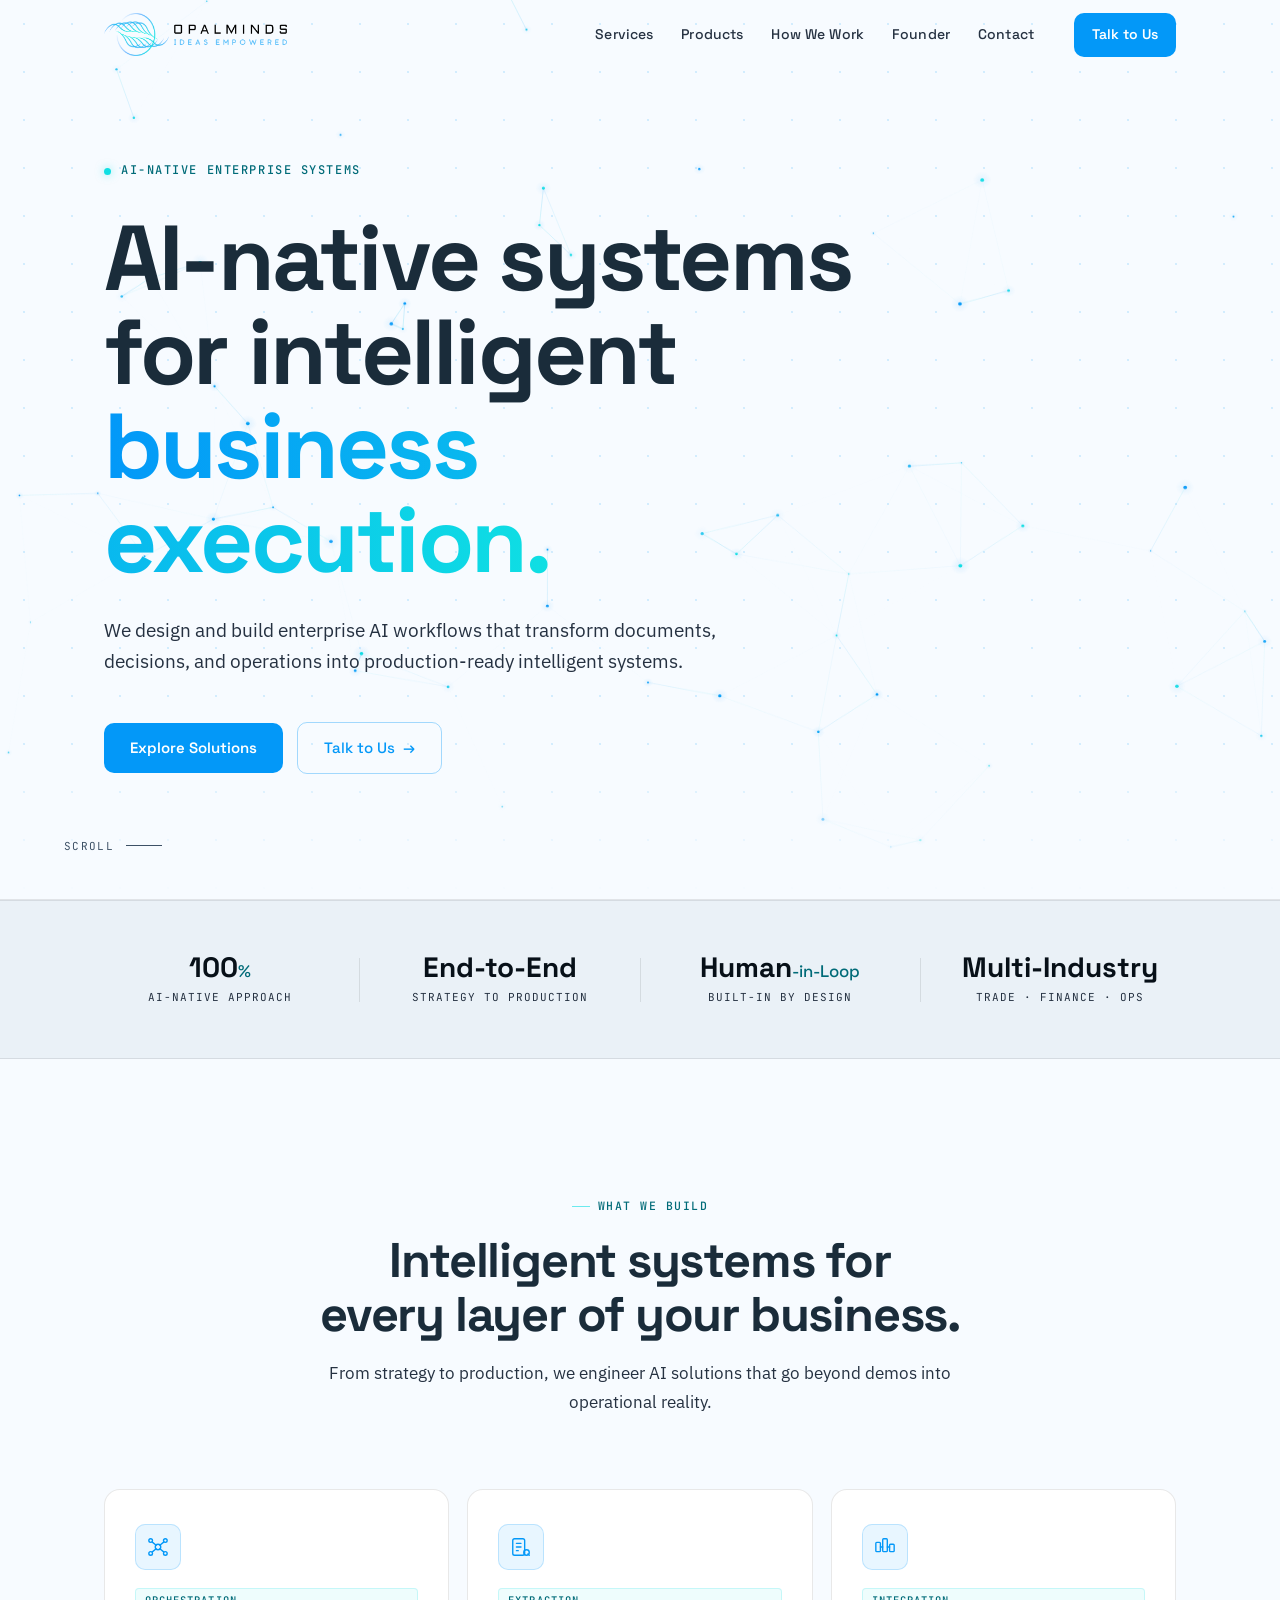
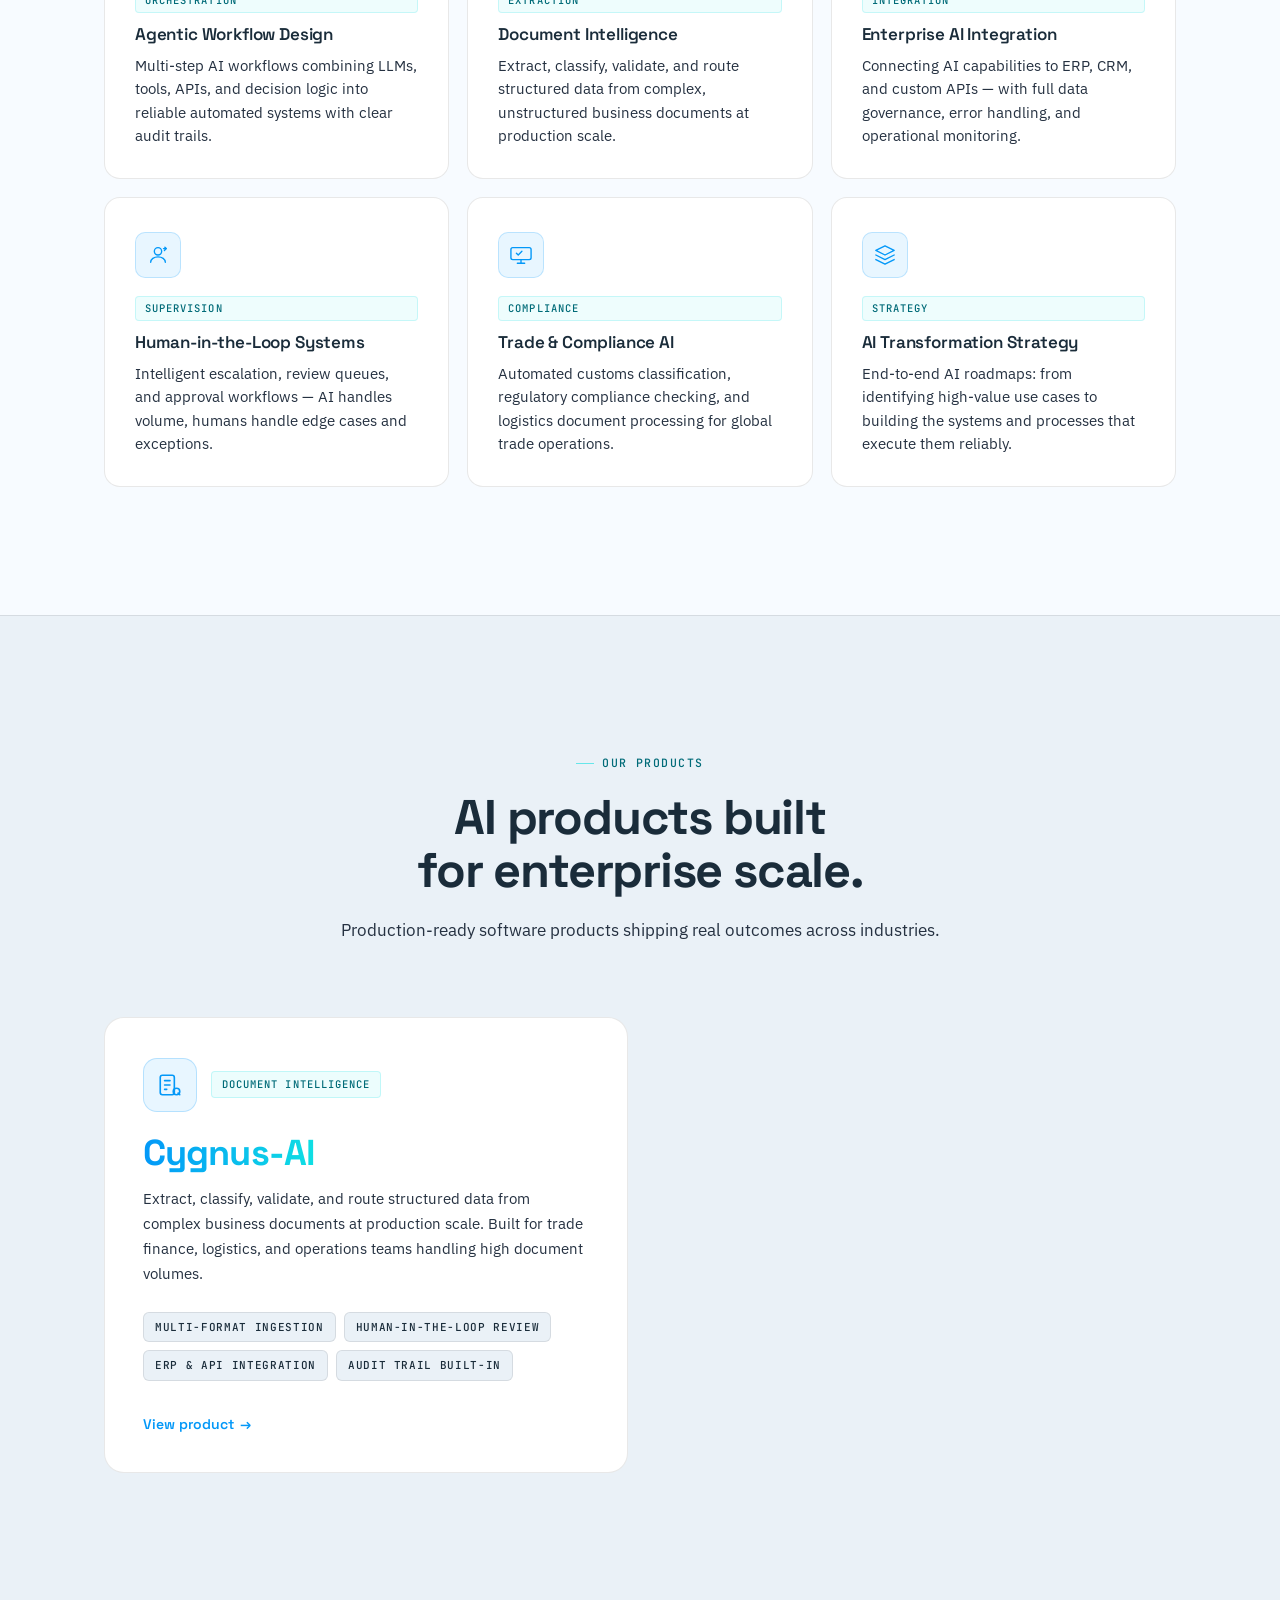
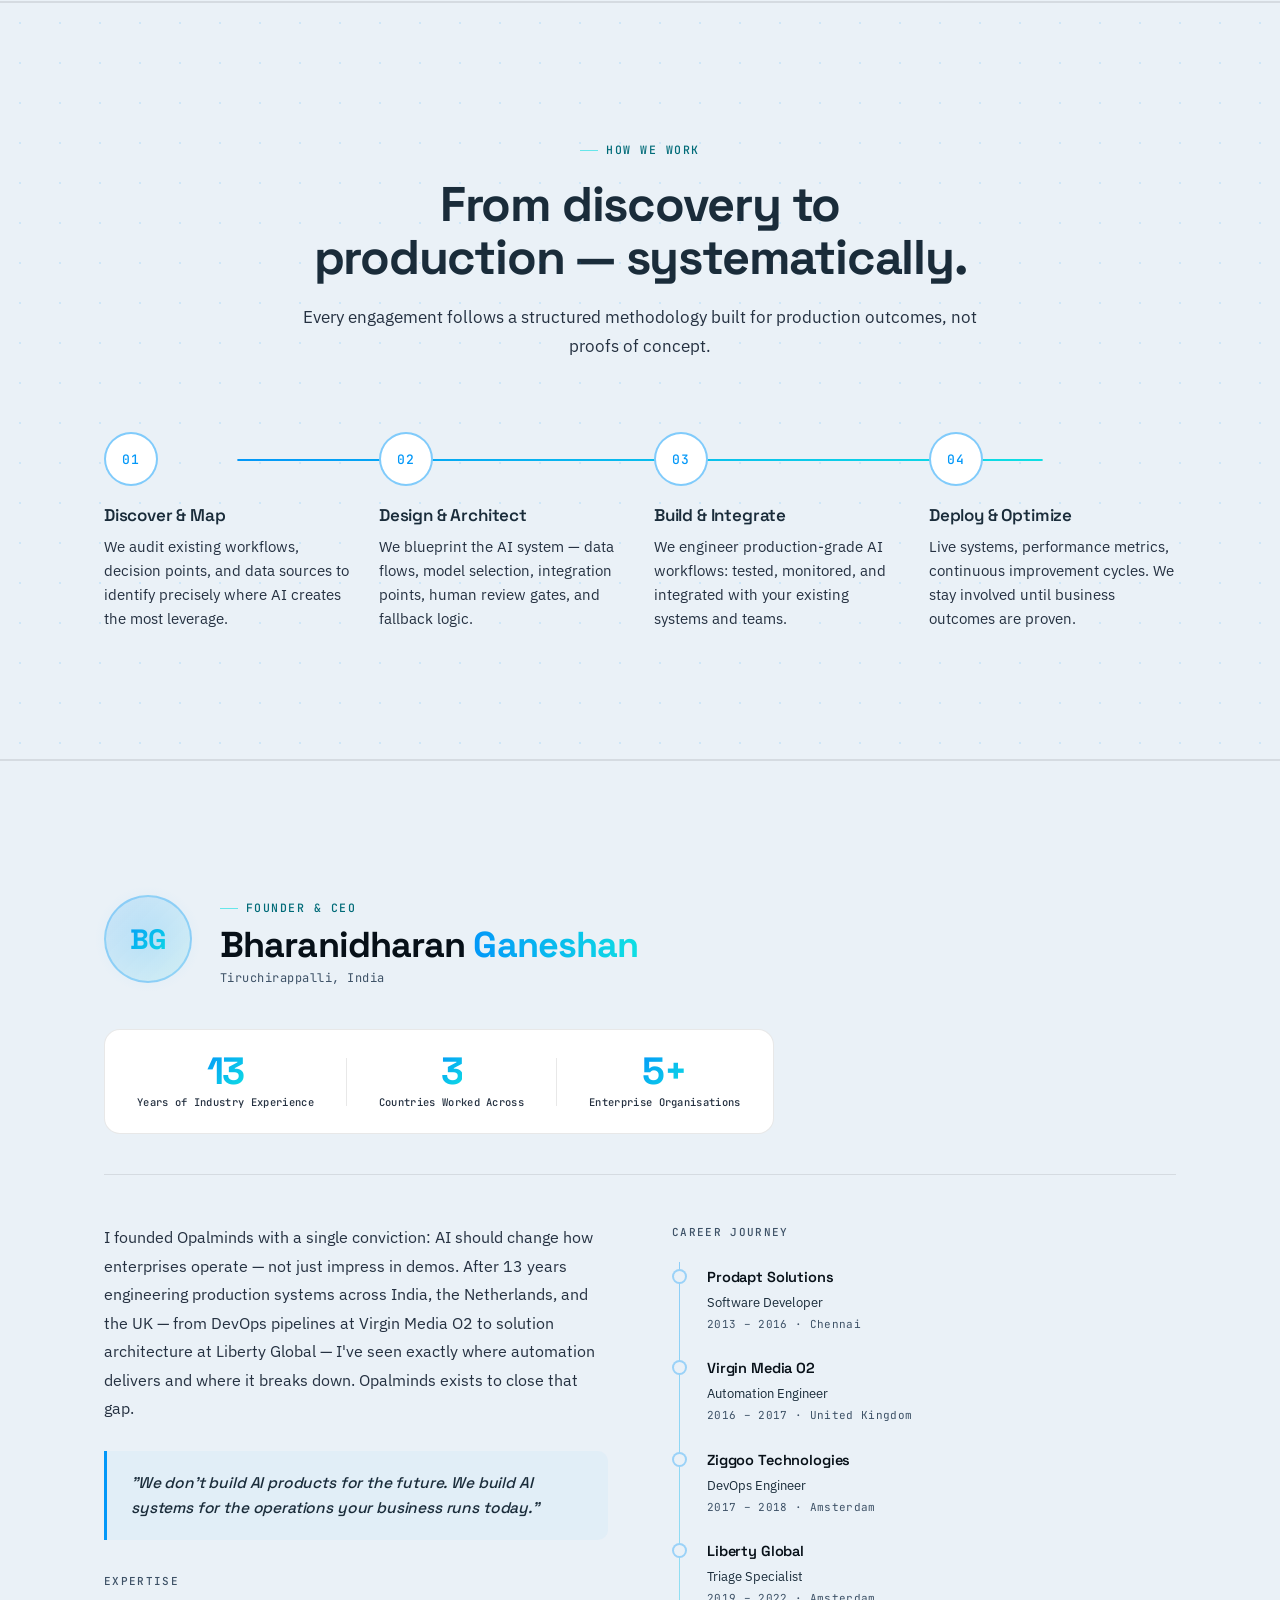
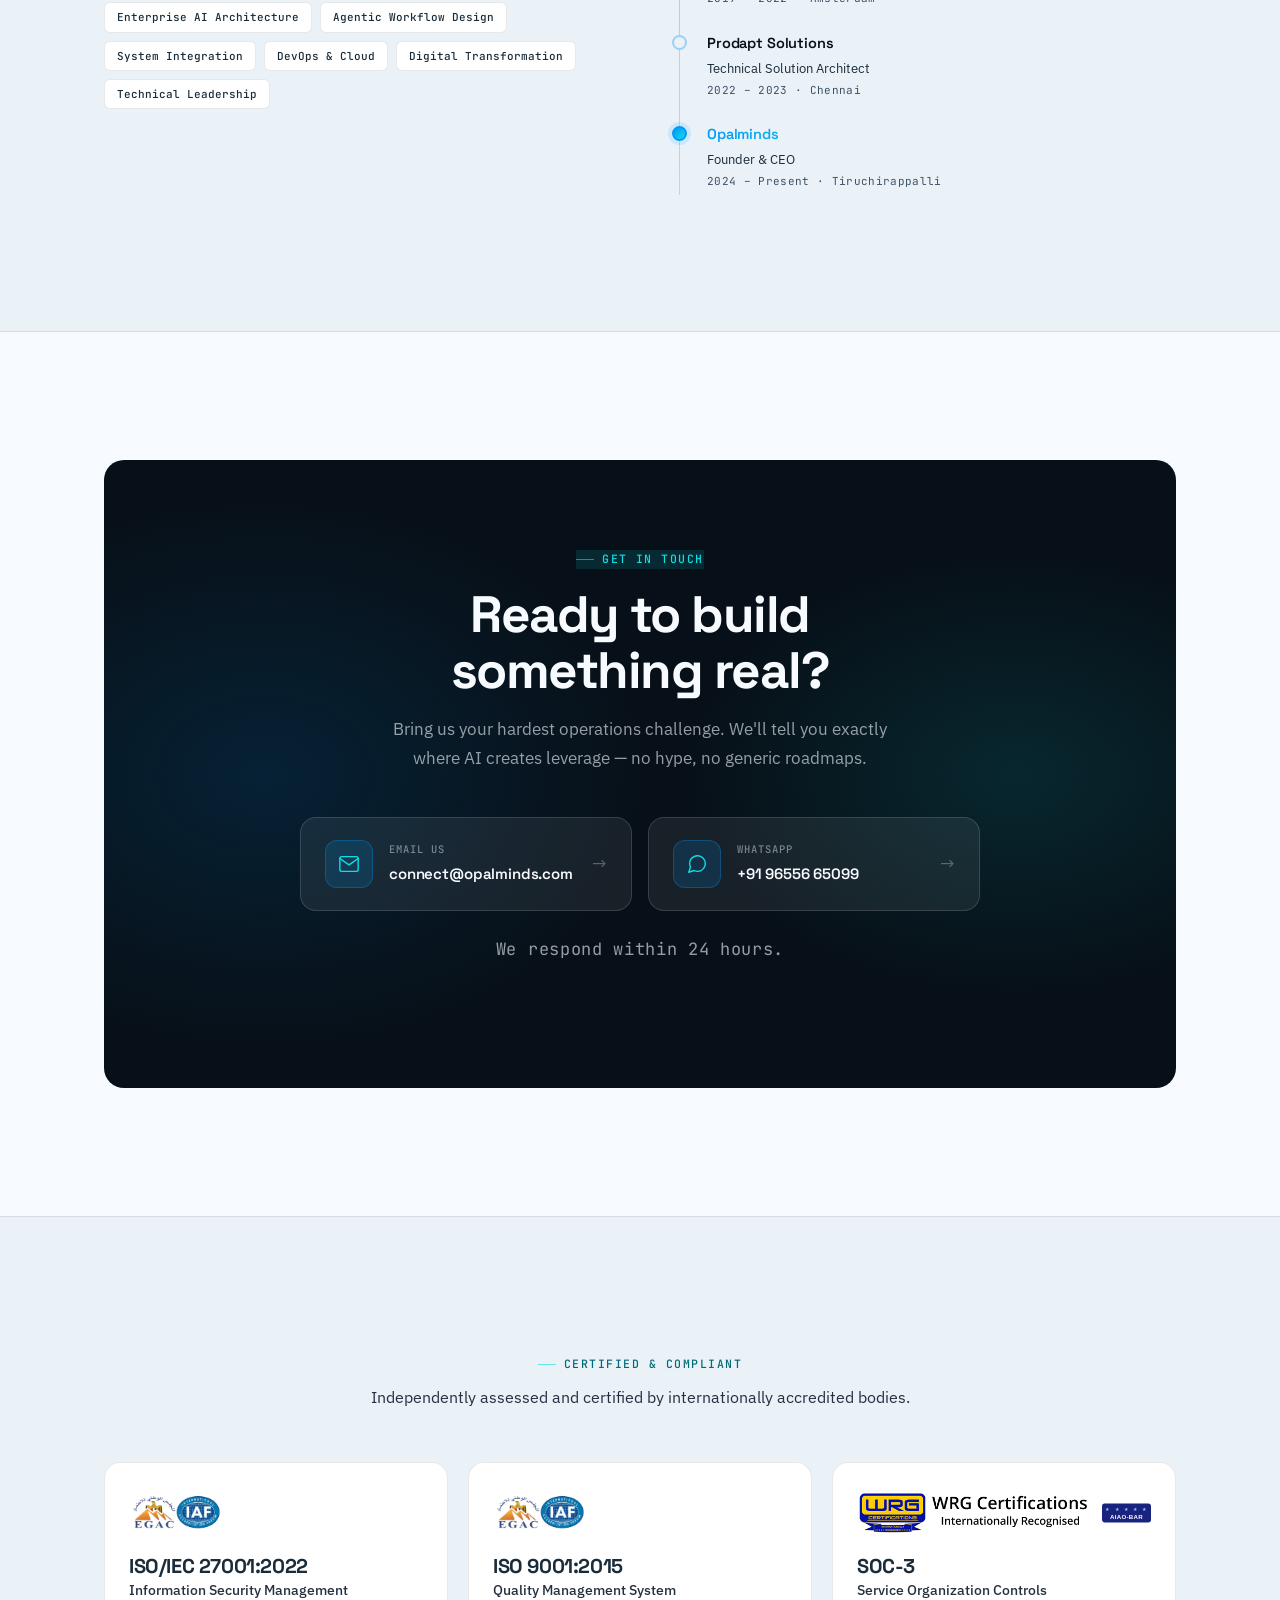
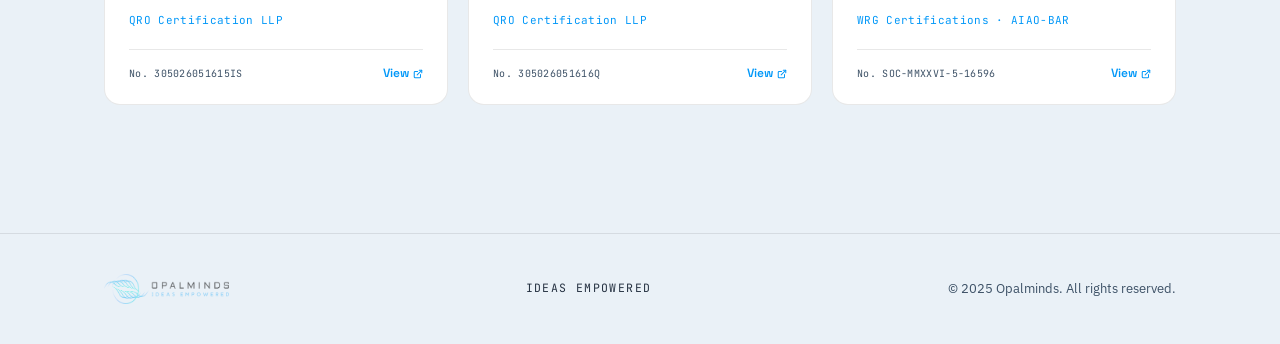
==== commit 37cc053d: "style: remove hero logo, widen nav logo to 44px Removes the Opalminds logo stamp from the hero secti" ====
--- a/index.html
+++ b/index.html
@@ -8,7 +8,7 @@
   <link rel="preconnect" href="https://fonts.googleapis.com">
   <link rel="preconnect" href="https://fonts.gstatic.com" crossorigin>
   <link href="https://fonts.googleapis.com/css2?family=Space+Grotesk:wght@300;400;500;600;700&family=IBM+Plex+Sans:ital,wght@0,300;0,400;0,500;0,600;1,400&family=JetBrains+Mono:wght@400;500&display=swap" rel="stylesheet">
-  <link rel="stylesheet" href="css/style.css?v=7">
+  <link rel="stylesheet" href="css/style.css?v=8">
   <link rel="icon" type="image/png" href="assets/Only_Logo.png">
 </head>
 <body>
@@ -38,8 +38,7 @@
     <canvas id="neural-canvas" aria-hidden="true"></canvas>
     <div class="hero-bg-grid" aria-hidden="true"></div>
     <div class="hero-content">
-      <img class="hero-logo" src="assets/FullLogo_Transparent_NoBuffer.png" alt="Opalminds — Ideas Empowered">
-      <div class="hero-label">
+<div class="hero-label">
         <span class="label-dot" aria-hidden="true"></span>
         <span>AI-Native Enterprise Systems</span>
       </div>
--- a/css/style.css
+++ b/css/style.css
@@ -212,7 +212,7 @@
 
 /* Full logo image */
 .logo-full {
-  height: 34px;
+  height: 44px;
   width: auto;
   object-fit: contain;
   display: block;
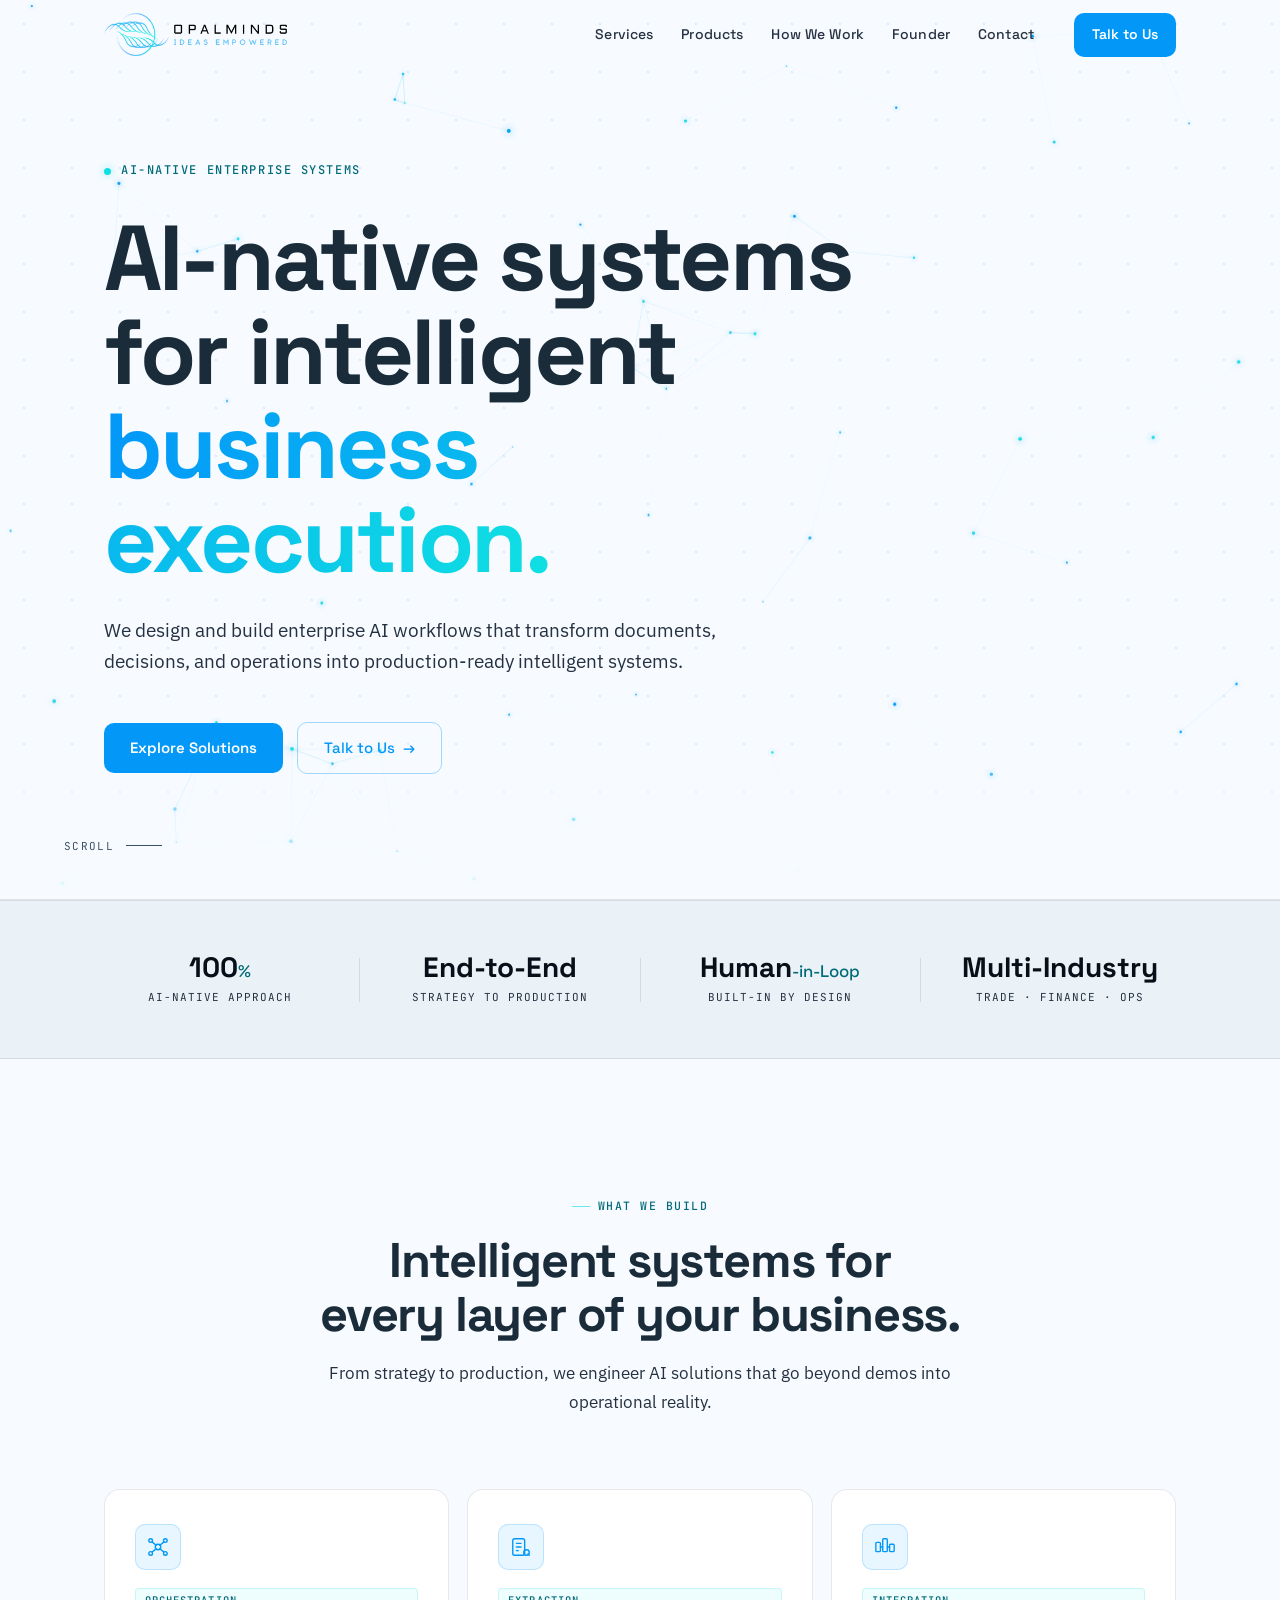
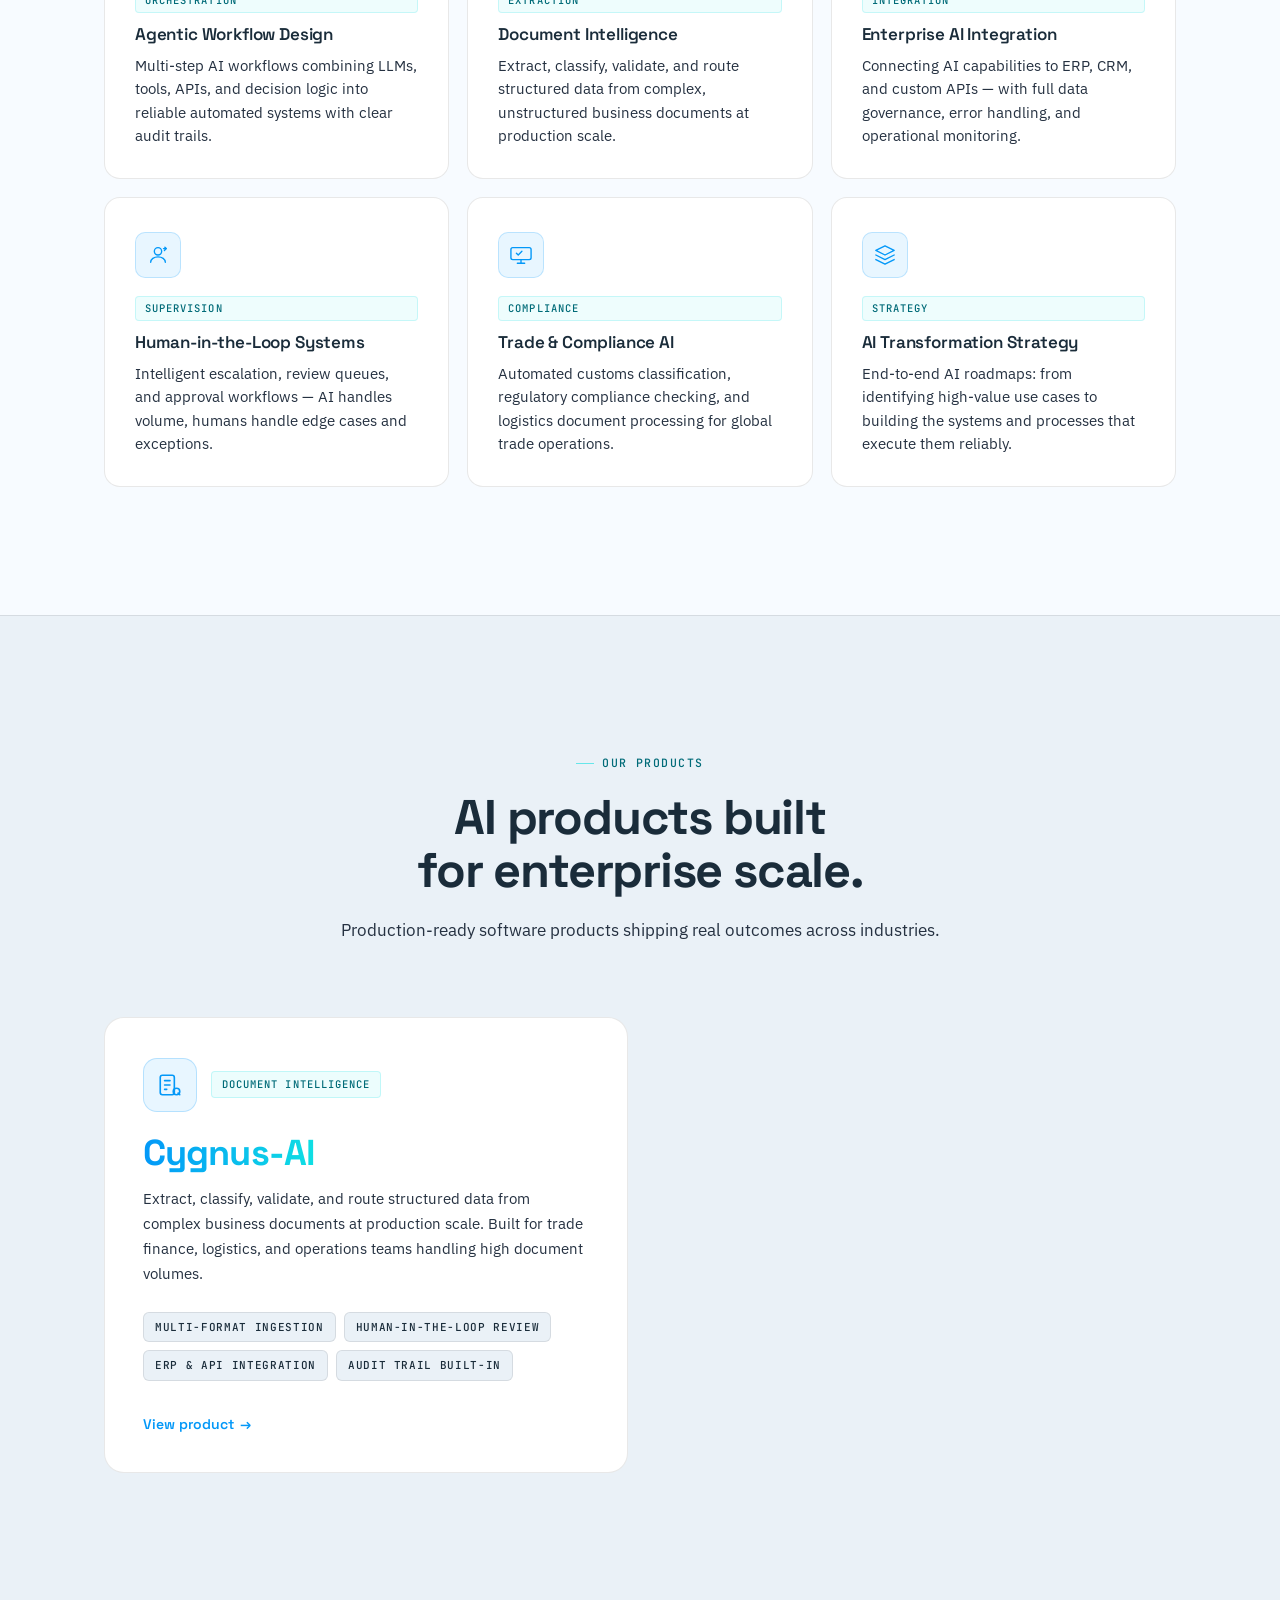
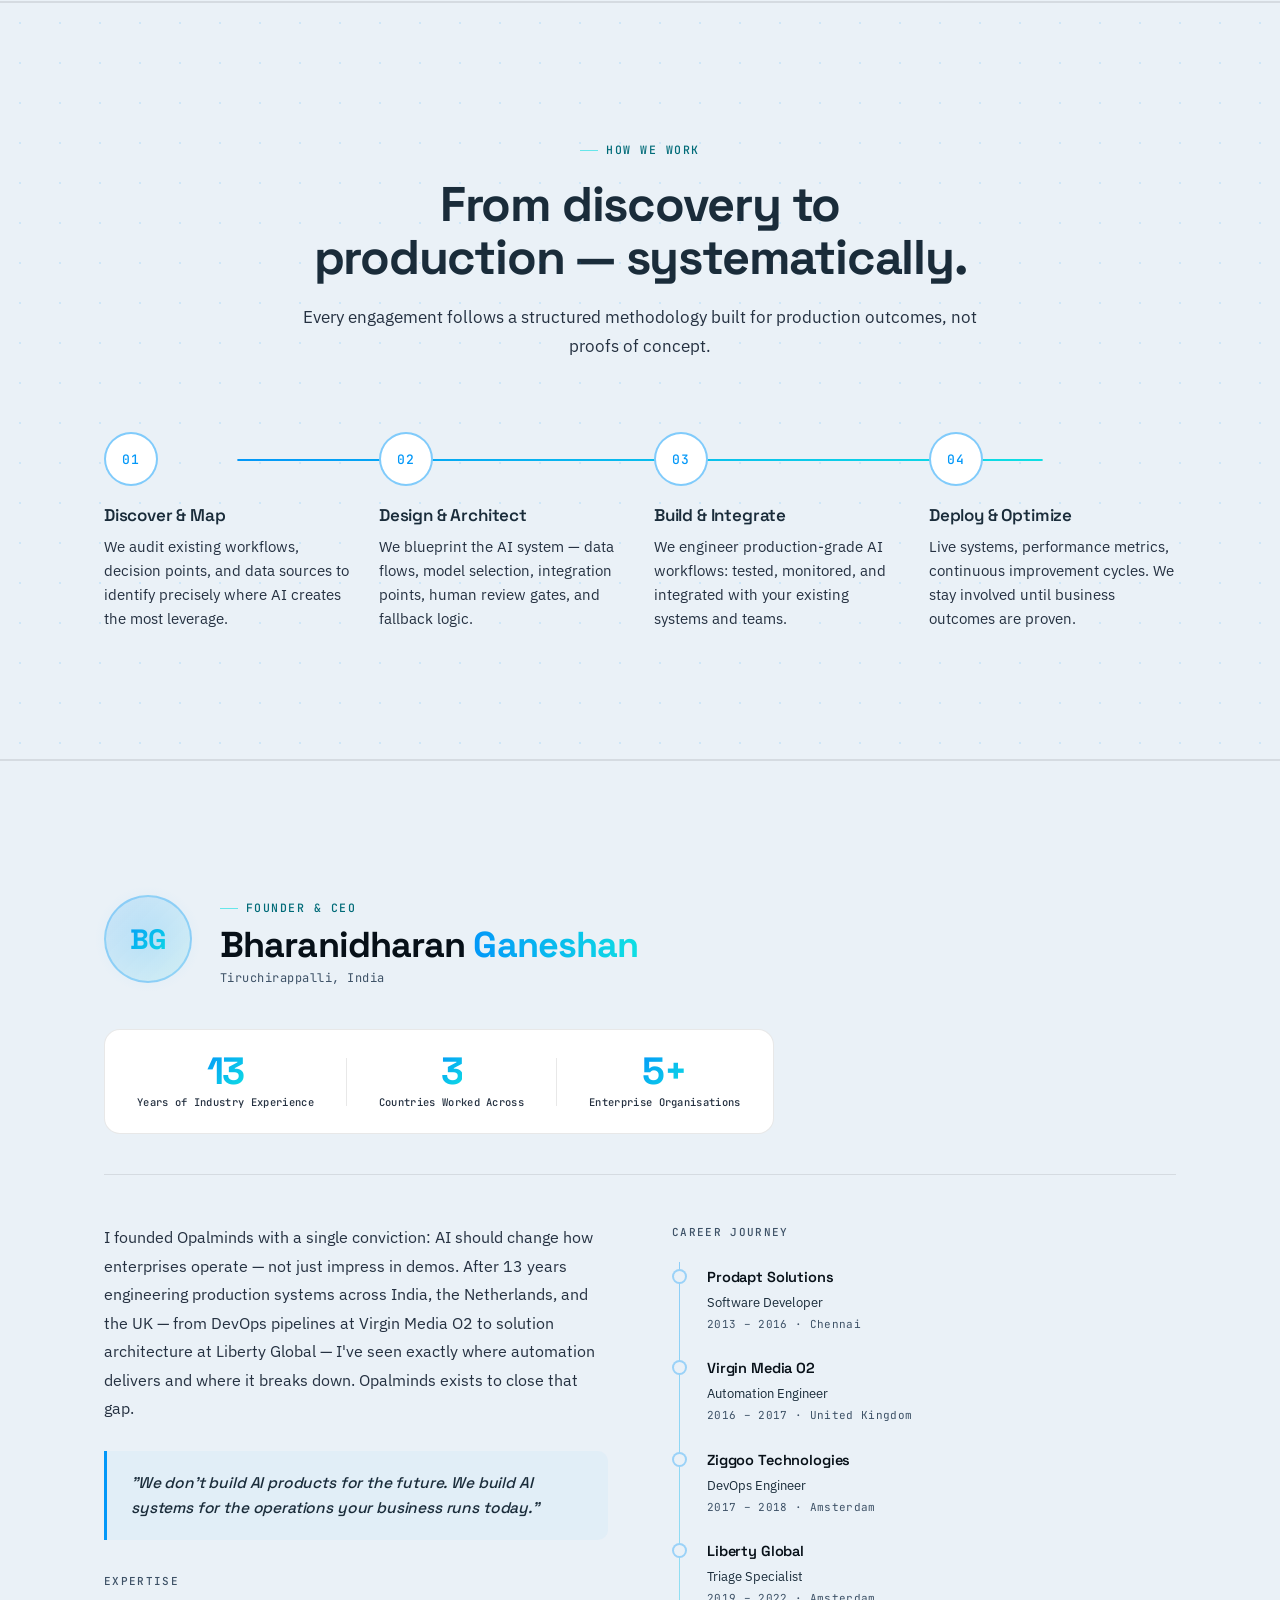
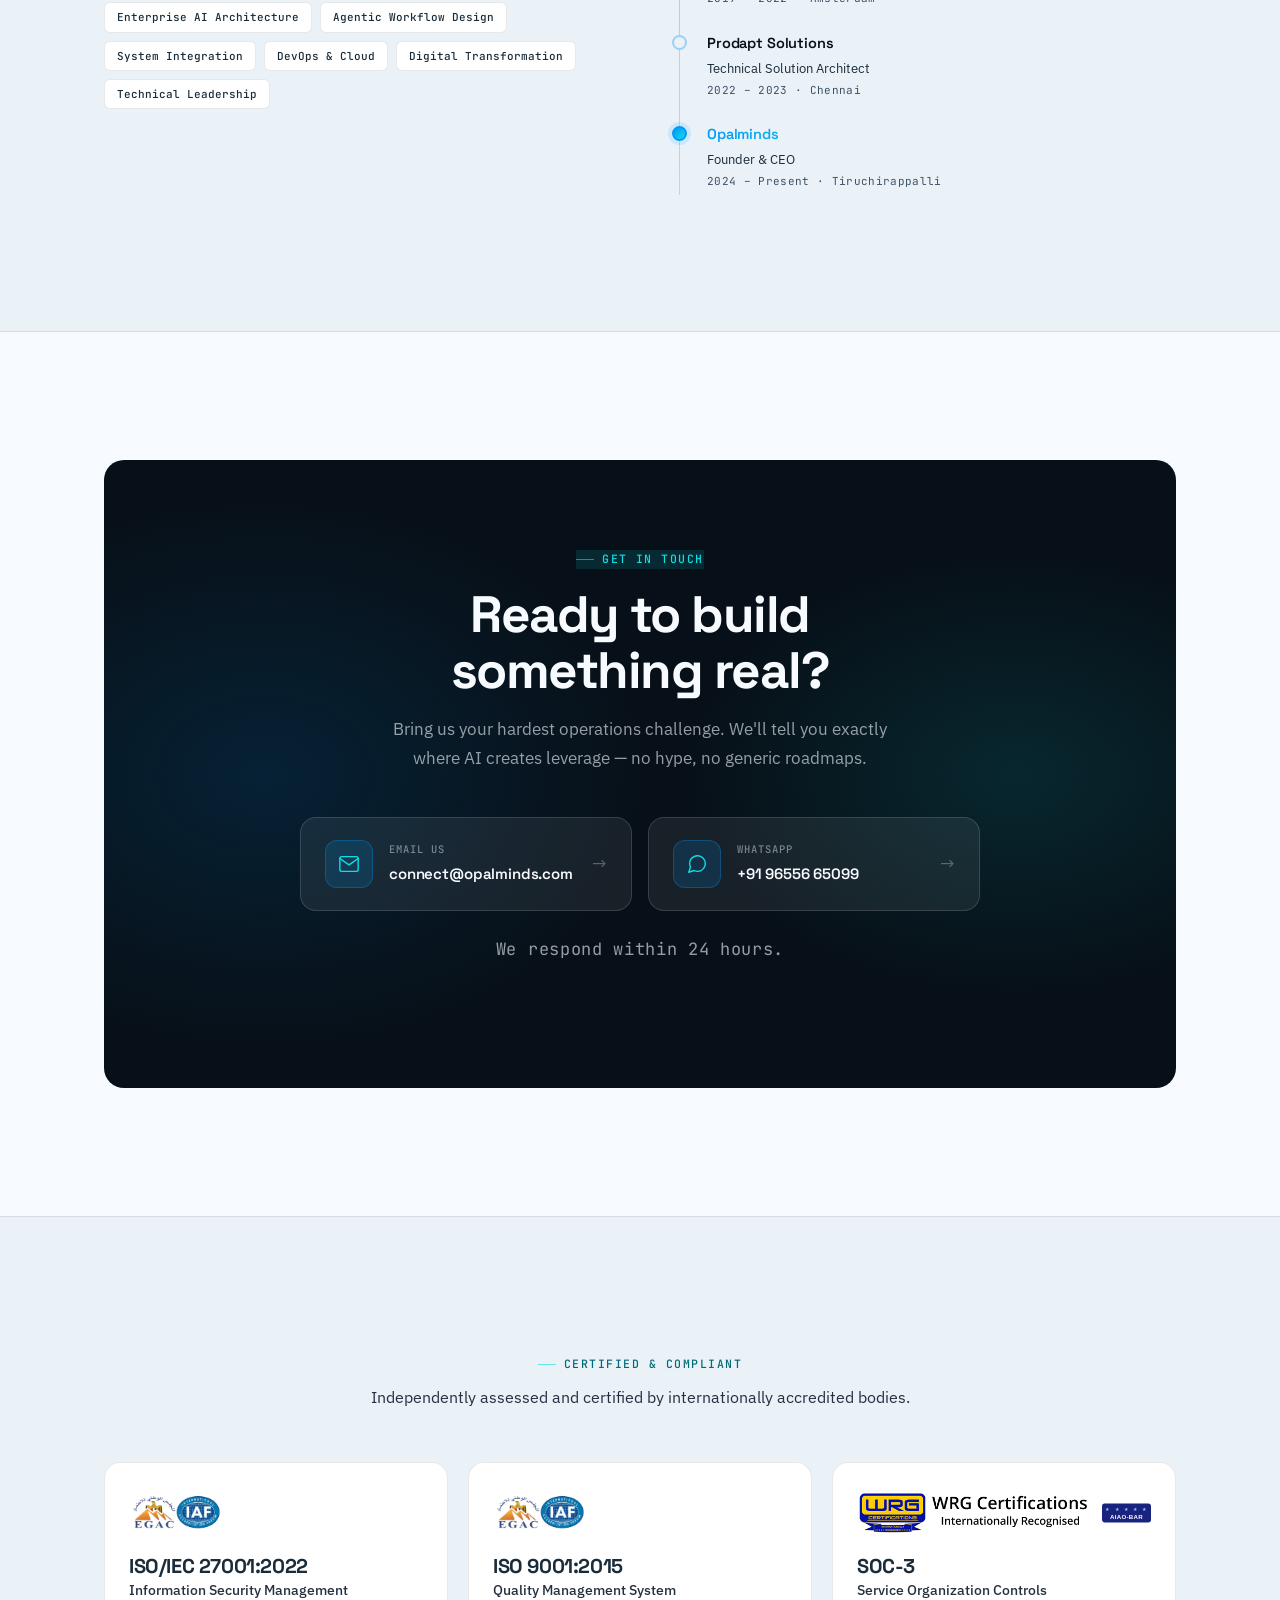
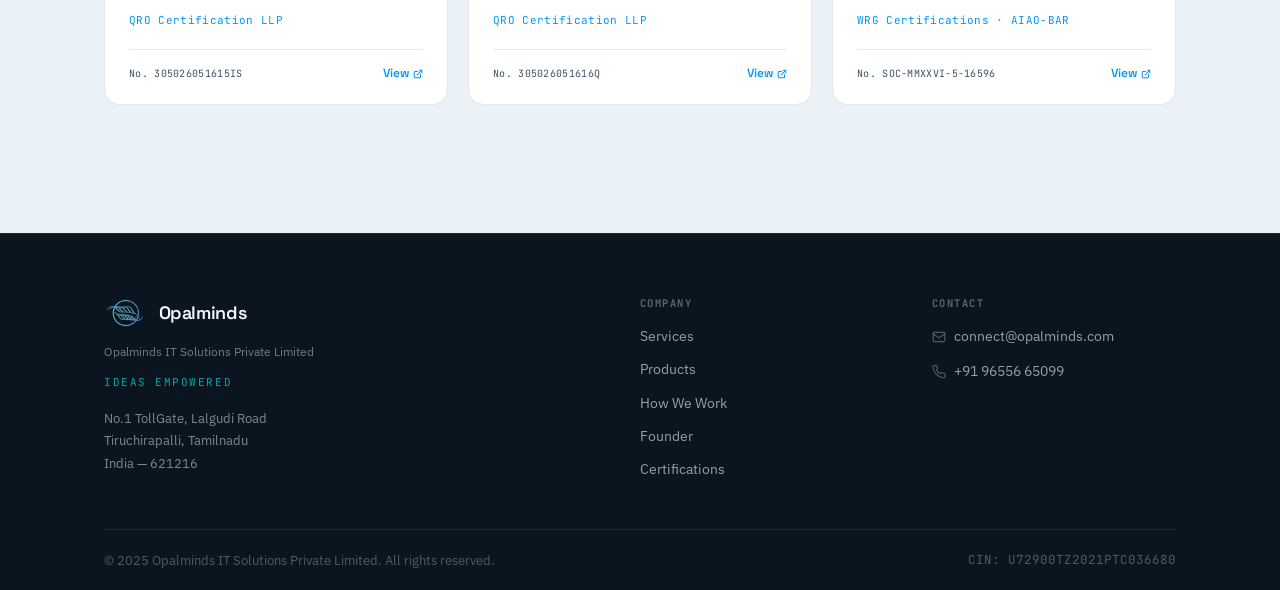
==== commit f88d09c6: "feat: redesign footer — dark industry standard with full org details Dark #0A1520 background, 3-colu" ====
--- a/index.html
+++ b/index.html
@@ -8,7 +8,7 @@
   <link rel="preconnect" href="https://fonts.googleapis.com">
   <link rel="preconnect" href="https://fonts.gstatic.com" crossorigin>
   <link href="https://fonts.googleapis.com/css2?family=Space+Grotesk:wght@300;400;500;600;700&family=IBM+Plex+Sans:ital,wght@0,300;0,400;0,500;0,600;1,400&family=JetBrains+Mono:wght@400;500&display=swap" rel="stylesheet">
-  <link rel="stylesheet" href="css/style.css?v=8">
+  <link rel="stylesheet" href="css/style.css?v=9">
   <link rel="icon" type="image/png" href="assets/Only_Logo.png">
 </head>
 <body>
@@ -505,12 +505,53 @@
   <!-- ═══ FOOTER ═══════════════════════════════════════════════════════ -->
   <footer id="footer">
     <div class="container">
-      <div class="footer-inner">
-        <a href="/" class="logo footer-logo" aria-label="Opalminds — home">
-          <img class="logo-full" src="assets/FullLogo_Transparent_NoBuffer.png" alt="Opalminds">
-        </a>
-        <p class="footer-tagline">Ideas Empowered</p>
-        <p class="footer-copy">© 2025 Opalminds. All rights reserved.</p>
+      <div class="footer-grid">
+
+        <!-- Brand column -->
+        <div class="footer-brand">
+          <a href="/" class="footer-logo-link" aria-label="Opalminds — home">
+            <img src="assets/Only_Logo.png" alt="" class="footer-icon" aria-hidden="true">
+            <span class="footer-wordmark">Opalminds</span>
+          </a>
+          <p class="footer-legal-name">Opalminds IT Solutions Private Limited</p>
+          <p class="footer-tagline">Ideas Empowered</p>
+          <address class="footer-address">
+            No.1 TollGate, Lalgudi Road<br>
+            Tiruchirapalli, Tamilnadu<br>
+            India — 621216
+          </address>
+        </div>
+
+        <!-- Navigation column -->
+        <div class="footer-col">
+          <h4 class="footer-col-heading">Company</h4>
+          <nav aria-label="Footer navigation">
+            <a href="#services">Services</a>
+            <a href="#products">Products</a>
+            <a href="#process">How We Work</a>
+            <a href="#founder">Founder</a>
+            <a href="#trust">Certifications</a>
+          </nav>
+        </div>
+
+        <!-- Contact column -->
+        <div class="footer-col">
+          <h4 class="footer-col-heading">Contact</h4>
+          <a href="mailto:connect@opalminds.com" class="footer-contact-link">
+            <svg width="14" height="14" viewBox="0 0 24 24" fill="none" stroke="currentColor" stroke-width="2" stroke-linecap="round" stroke-linejoin="round" aria-hidden="true"><rect x="2" y="4" width="20" height="16" rx="2"/><path d="m22 7-8.97 5.7a1.94 1.94 0 0 1-2.06 0L2 7"/></svg>
+            connect@opalminds.com
+          </a>
+          <a href="https://wa.me/919655665099" target="_blank" rel="noopener" class="footer-contact-link">
+            <svg width="14" height="14" viewBox="0 0 24 24" fill="none" stroke="currentColor" stroke-width="2" stroke-linecap="round" stroke-linejoin="round" aria-hidden="true"><path d="M22 16.92v3a2 2 0 0 1-2.18 2 19.79 19.79 0 0 1-8.63-3.07A19.5 19.5 0 0 1 4.69 12a19.79 19.79 0 0 1-3.07-8.67A2 2 0 0 1 3.6 1.17h3a2 2 0 0 1 2 1.72 12.84 12.84 0 0 0 .7 2.81 2 2 0 0 1-.45 2.11L7.91 8.72a16 16 0 0 0 6 6l.94-.94a2 2 0 0 1 2.11-.45 12.84 12.84 0 0 0 2.81.7A2 2 0 0 1 22 16.92z"/></svg>
+            +91 96556 65099
+          </a>
+        </div>
+
+      </div>
+
+      <div class="footer-bottom">
+        <p>© 2025 Opalminds IT Solutions Private Limited. All rights reserved.</p>
+        <p class="footer-bottom-reg">CIN: U72900TZ2021PTC036680</p>
       </div>
     </div>
   </footer>
--- a/css/style.css
+++ b/css/style.css
@@ -1497,30 +1497,107 @@
    FOOTER
    ═══════════════════════════════════════════════════════════════════════ */
 #footer {
-  background: var(--charcoal);
-  border-top: 1px solid var(--border-subtle);
-  padding: 40px 0;
-}
-.footer-inner {
+  background: #0A1520;
+  border-top: 1px solid rgba(255,255,255,0.08);
+  padding: 64px 0 0;
+}
+
+/* Grid: 2fr 1fr 1fr */
+.footer-grid {
+  display: grid;
+  grid-template-columns: 2fr 1fr 1fr;
+  gap: 48px;
+  padding-bottom: 48px;
+  border-bottom: 1px solid rgba(255,255,255,0.08);
+}
+
+/* Brand column */
+.footer-brand { display: flex; flex-direction: column; gap: 12px; }
+
+.footer-logo-link {
+  display: inline-flex;
+  align-items: center;
+  gap: 10px;
+  text-decoration: none;
+  margin-bottom: 4px;
+}
+.footer-icon {
+  height: 28px;
+  width: auto;
+  object-fit: contain;
+  flex-shrink: 0;
+}
+.footer-wordmark {
+  font-family: var(--font-display);
+  font-size: 18px;
+  font-weight: 600;
+  color: #F7FBFF;
+  letter-spacing: -0.02em;
+}
+.footer-legal-name {
+  font-size: 12px;
+  color: rgba(247,251,255,0.45);
+  line-height: 1.5;
+}
+.footer-tagline {
+  font-family: var(--font-mono);
+  font-size: 11px;
+  letter-spacing: 0.14em;
+  text-transform: uppercase;
+  color: var(--cyan);
+  opacity: 0.7;
+}
+.footer-address {
+  font-style: normal;
+  font-size: 13px;
+  color: rgba(247,251,255,0.5);
+  line-height: 1.75;
+  margin-top: 4px;
+}
+
+/* Nav / contact columns */
+.footer-col { display: flex; flex-direction: column; gap: 12px; }
+.footer-col-heading {
+  font-family: var(--font-mono);
+  font-size: 10.5px;
+  letter-spacing: 0.14em;
+  text-transform: uppercase;
+  color: rgba(247,251,255,0.35);
+  margin-bottom: 4px;
+}
+.footer-col nav {
+  display: flex;
+  flex-direction: column;
+  gap: 10px;
+}
+.footer-col nav a,
+.footer-contact-link {
+  font-size: 14px;
+  color: rgba(247,251,255,0.6);
+  text-decoration: none;
+  transition: color 0.2s;
+  display: flex;
+  align-items: center;
+  gap: 8px;
+}
+.footer-col nav a:hover,
+.footer-contact-link:hover { color: #F7FBFF; }
+.footer-contact-link svg { flex-shrink: 0; opacity: 0.5; }
+
+/* Bottom bar */
+.footer-bottom {
   display: flex;
   align-items: center;
   justify-content: space-between;
-  gap: 20px;
+  gap: 12px;
+  padding: 20px 0;
   flex-wrap: wrap;
 }
-.footer-logo { opacity: 0.75; }
-.footer-logo:hover { opacity: 1; }
-.footer-tagline {
-  font-family: var(--font-mono);
-  font-size: 11.5px;
-  letter-spacing: 0.12em;
-  text-transform: uppercase;
-  color: var(--muted);
-}
-.footer-copy {
-  font-size: 13px;
-  color: var(--muted-2);
-}
+.footer-bottom p {
+  font-size: 12.5px;
+  color: rgba(247,251,255,0.3);
+}
+.footer-bottom-reg { font-family: var(--font-mono); font-size: 11px; }
 
 /* ═══════════════════════════════════════════════════════════════════════
    RESPONSIVE
@@ -1558,7 +1635,8 @@
   .founder-stat-div { width: 100%; height: 1px; }
   .founder-stat { padding: 16px 20px; }
 
-  .footer-inner { flex-direction: column; align-items: flex-start; gap: 12px; }
+  .footer-grid { grid-template-columns: 1fr 1fr; }
+  .footer-brand { grid-column: 1 / -1; }
 }
 
 @media (max-width: 480px) {
@@ -1568,6 +1646,9 @@
   .section-header { margin-bottom: 44px; }
   #stats { padding: 36px 0; }
   .founder-identity { flex-direction: column; align-items: flex-start; }
+  .footer-grid { grid-template-columns: 1fr; }
+  .footer-brand { grid-column: auto; }
+  .footer-bottom { flex-direction: column; align-items: flex-start; }
 }
 
 /* Landscape mobile — reduce hero vertical padding so content fits */
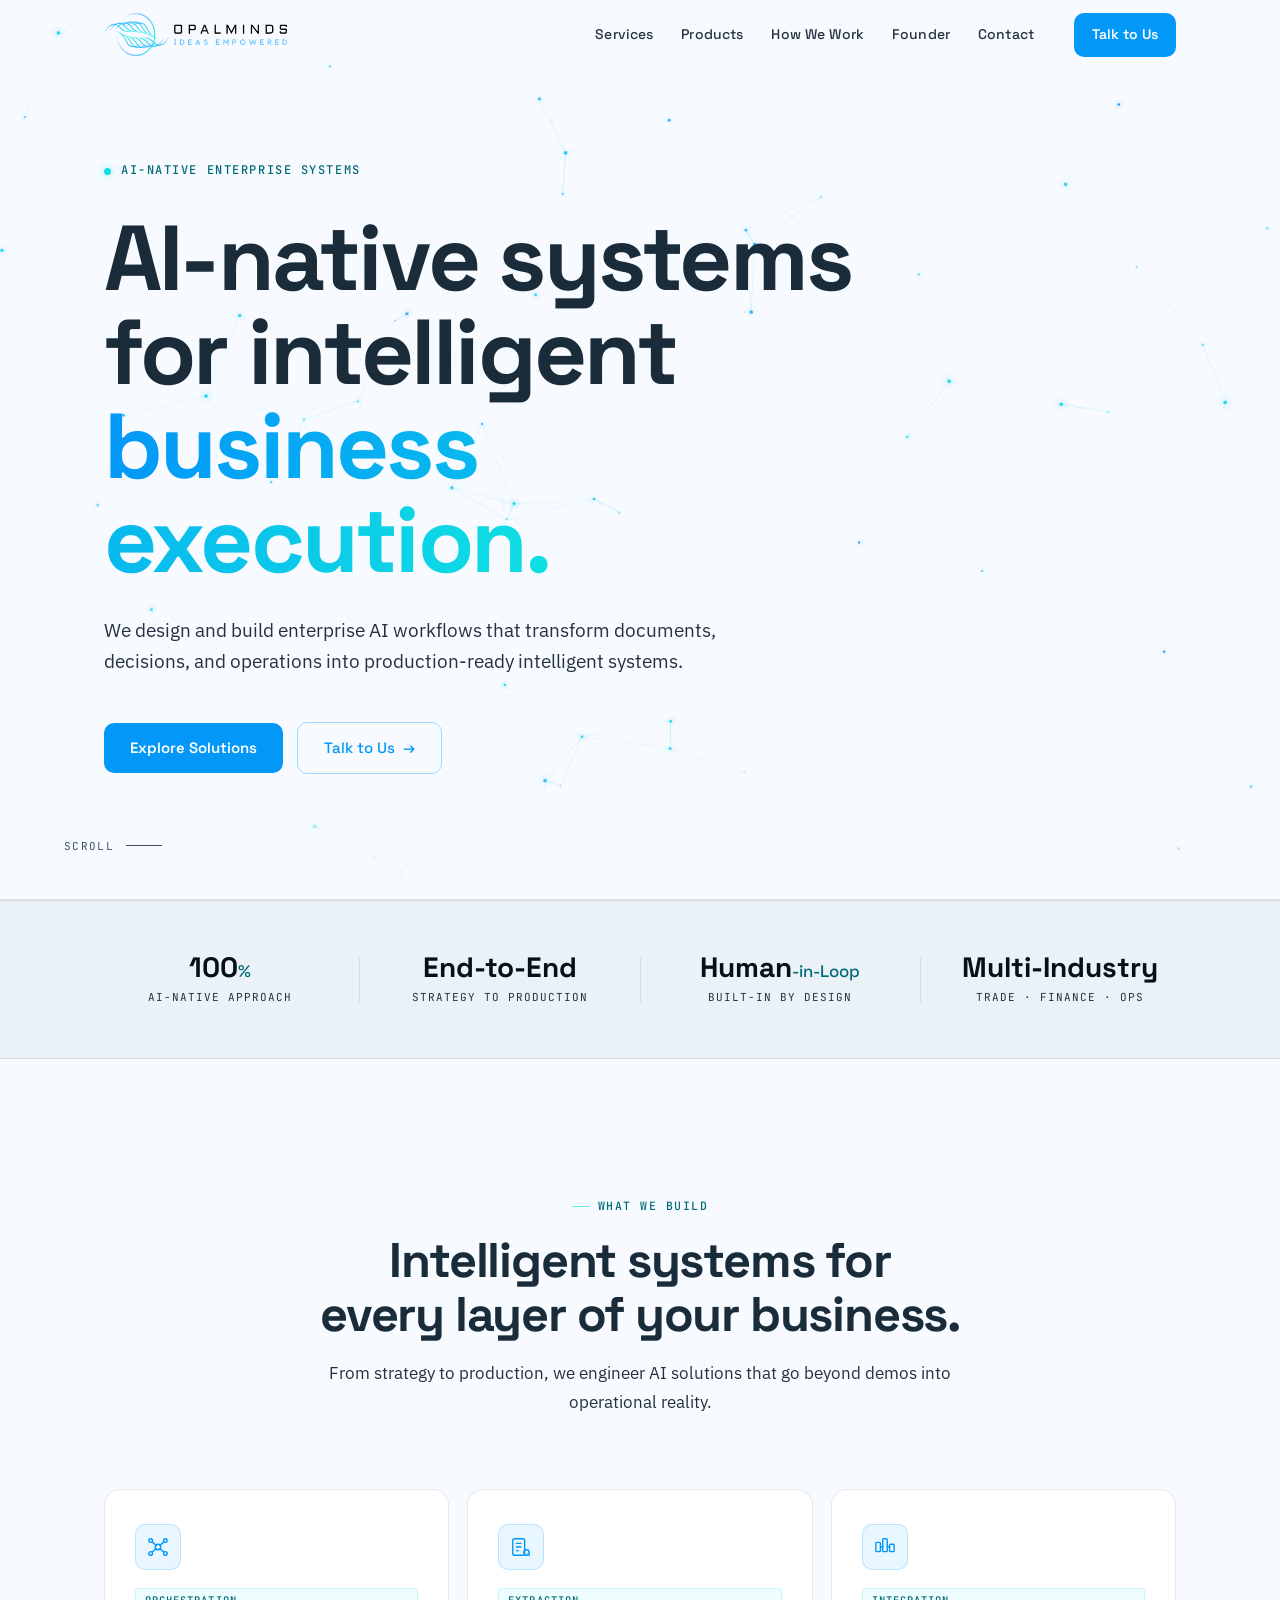
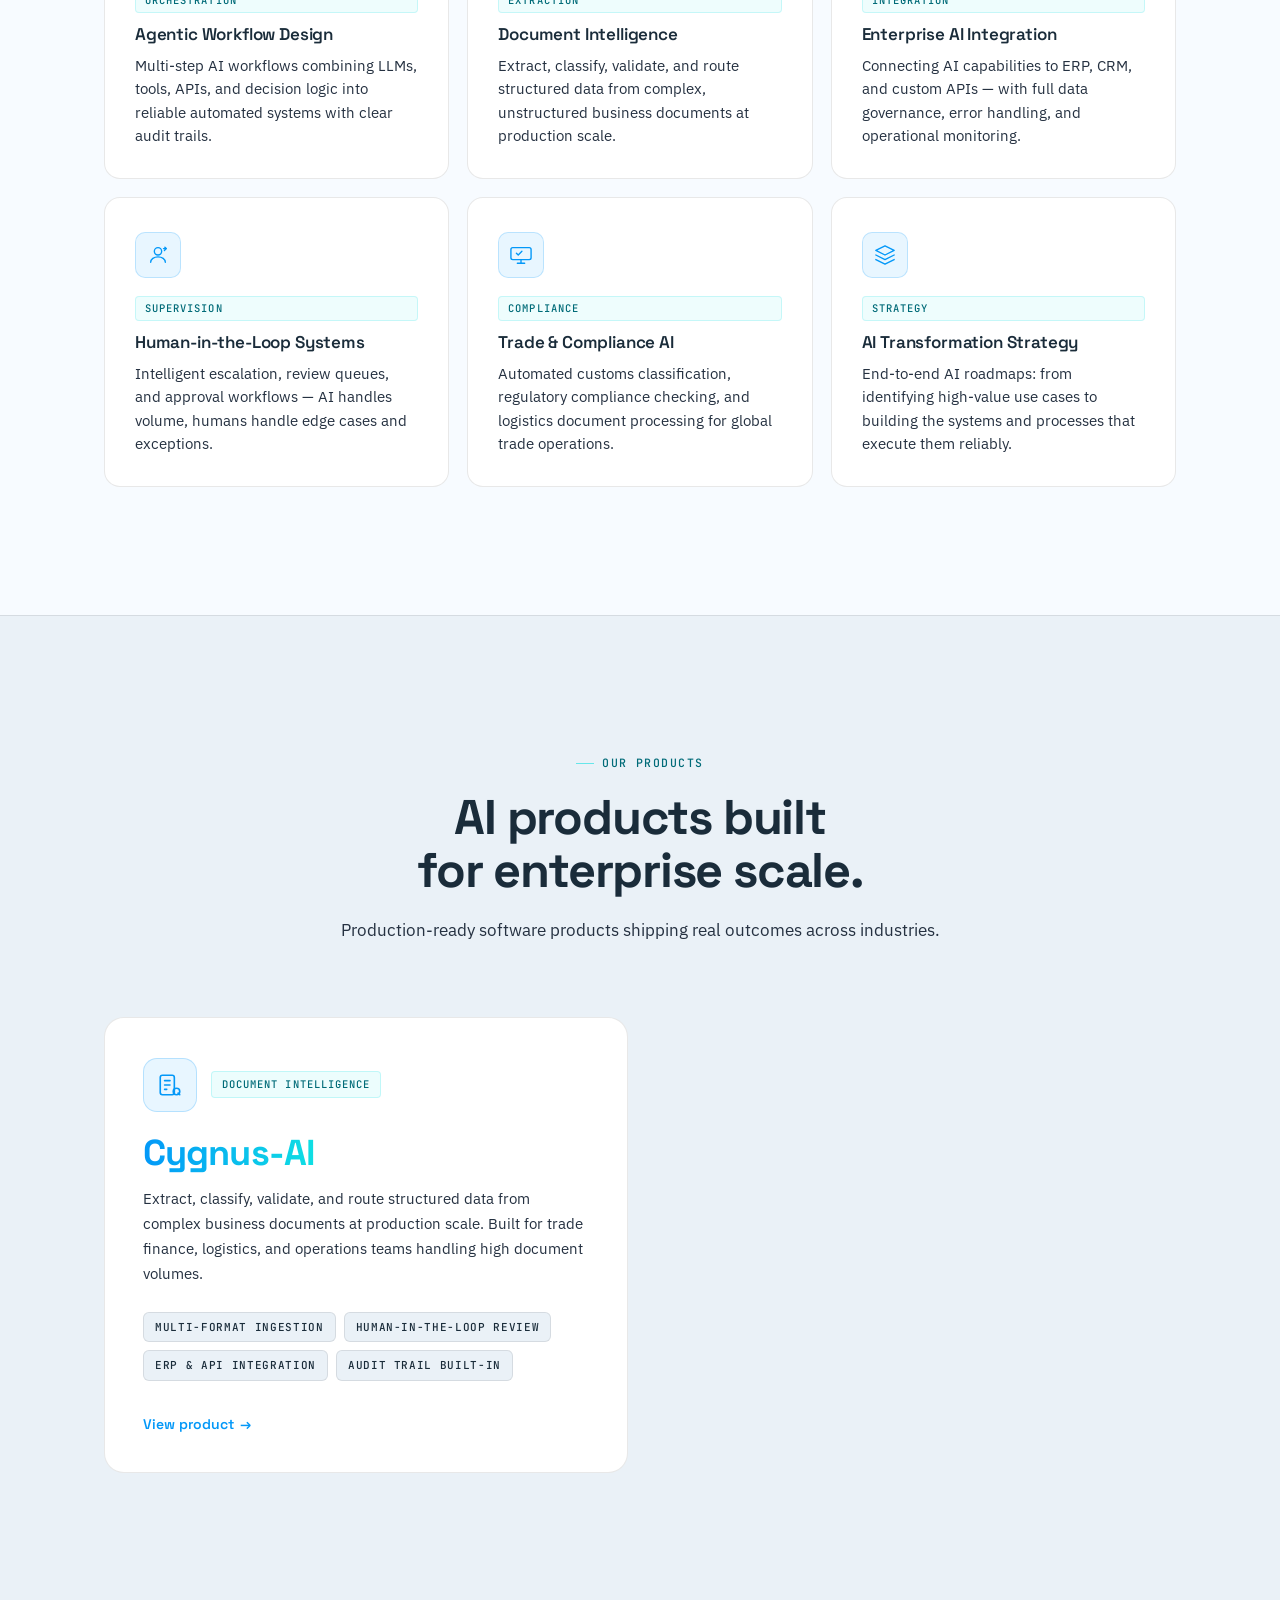
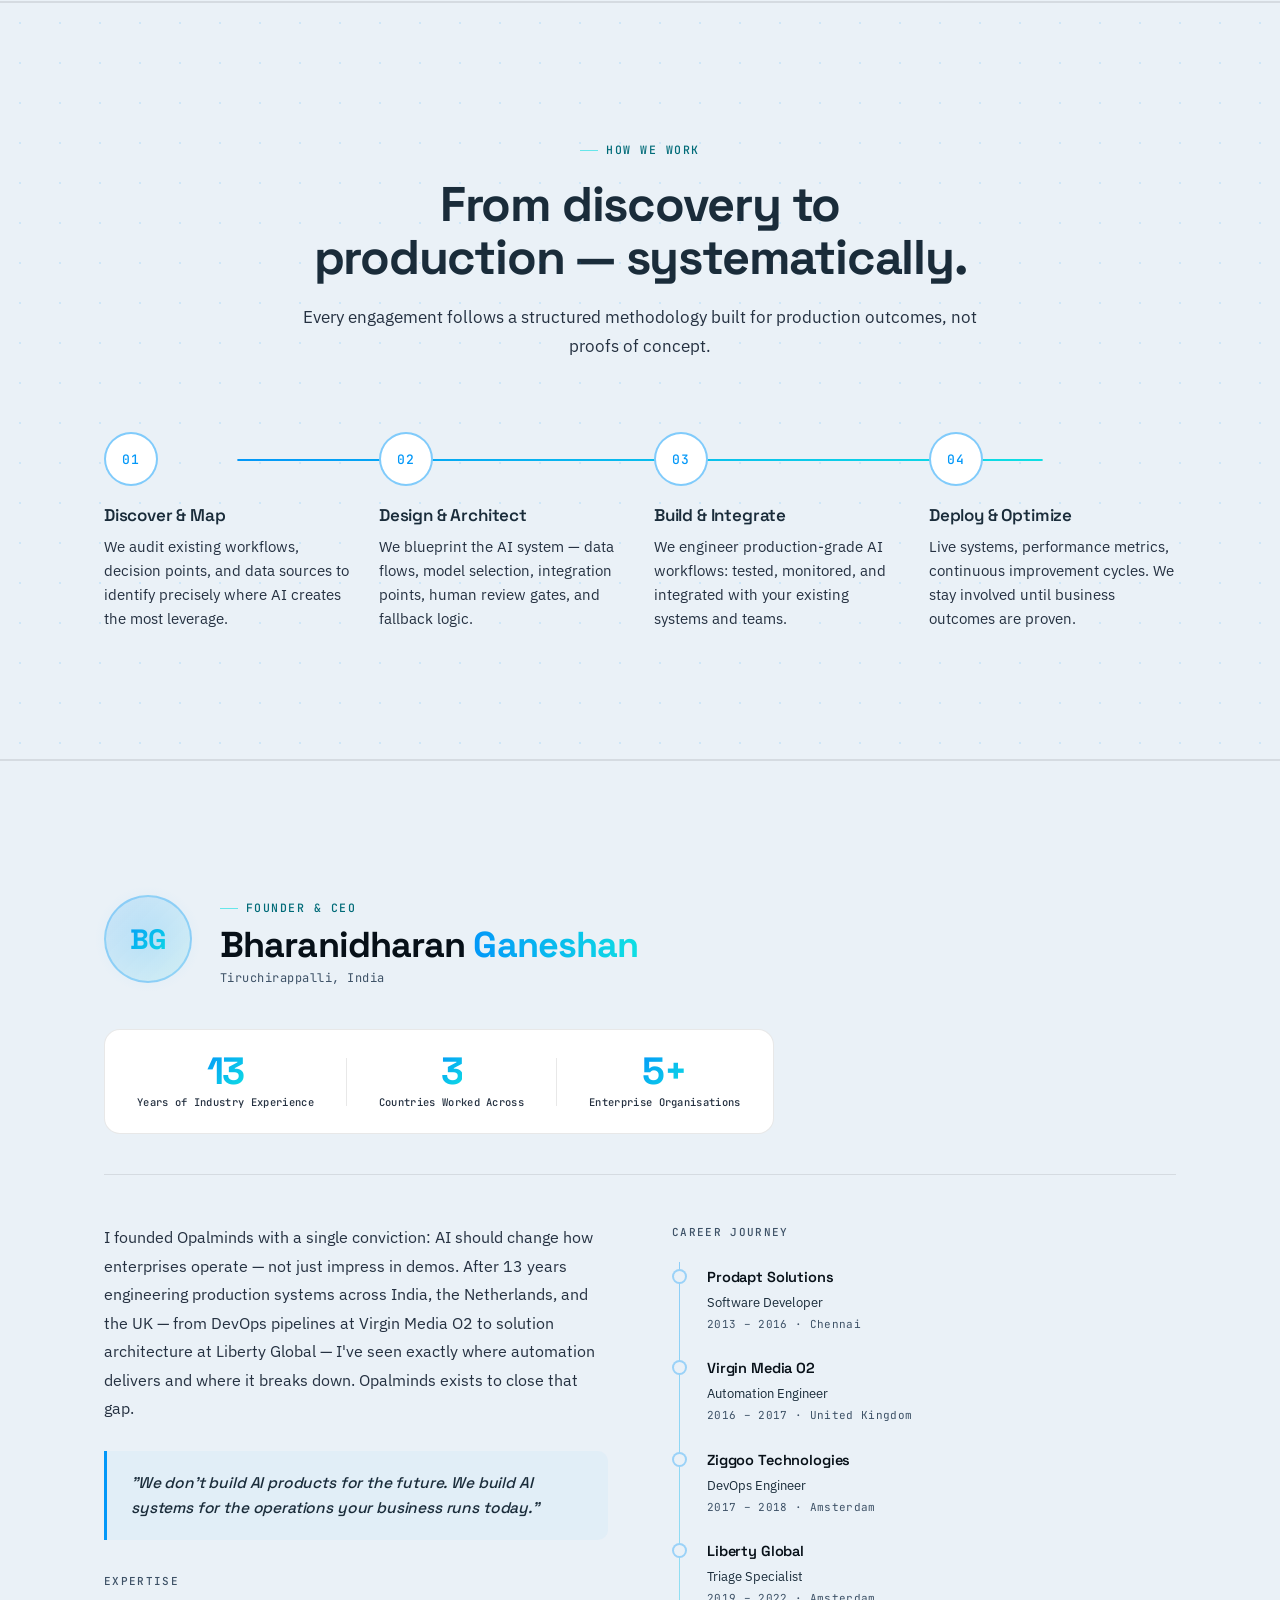
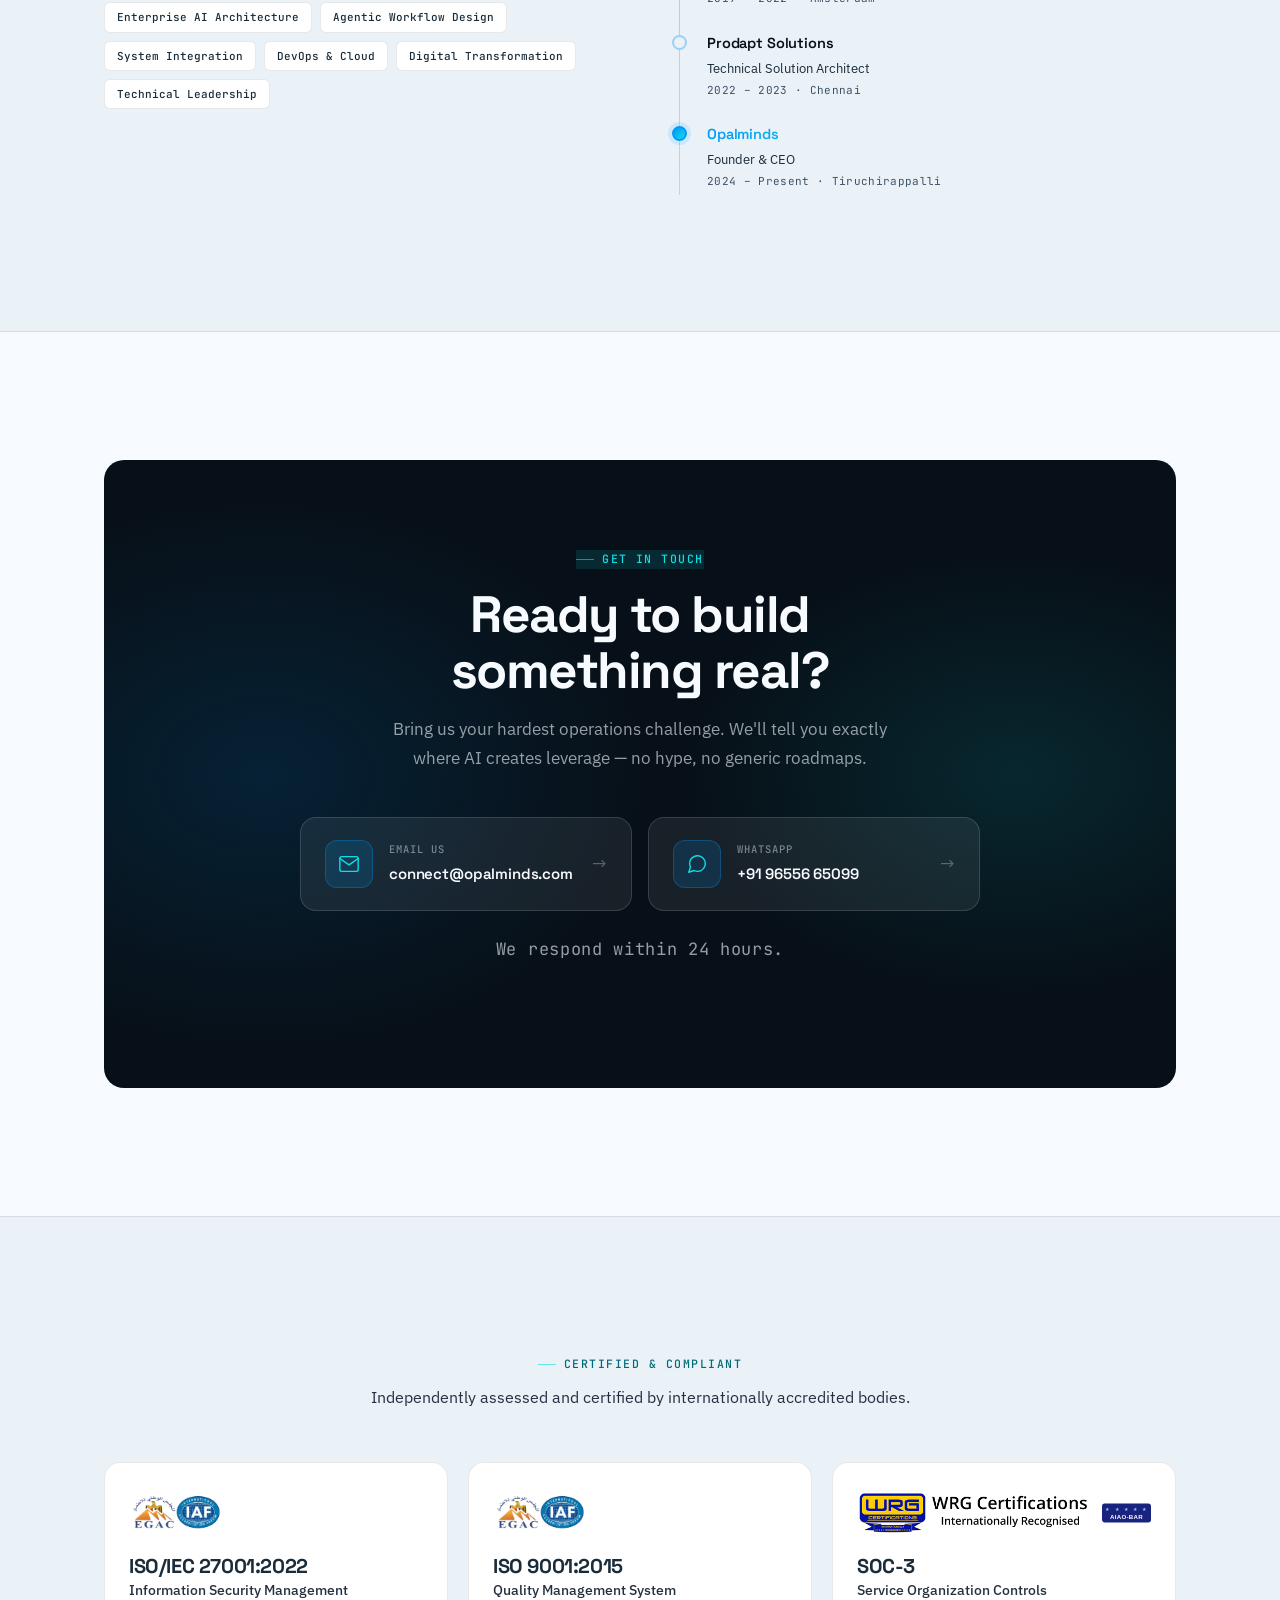
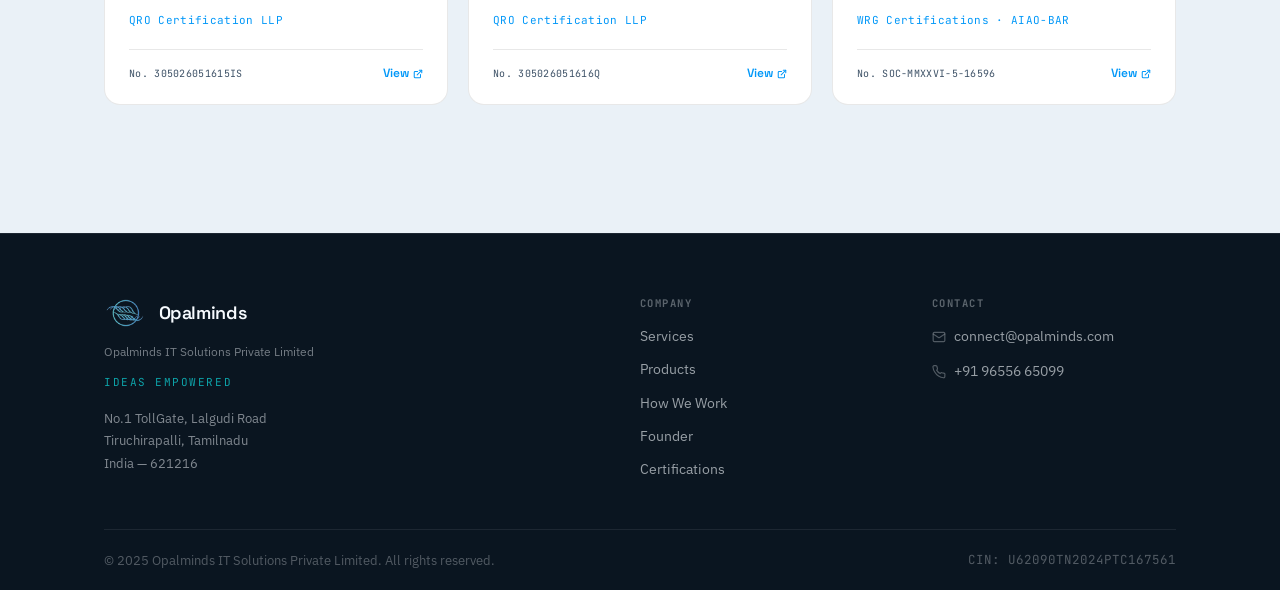
==== commit 275511af: "fix: correct CIN to U62090TN2024PTC167561 Co-Authored-By: Claude Sonnet 4.6 <noreply@anthropic.com>" ====
--- a/index.html
+++ b/index.html
@@ -551,7 +551,7 @@
 
       <div class="footer-bottom">
         <p>© 2025 Opalminds IT Solutions Private Limited. All rights reserved.</p>
-        <p class="footer-bottom-reg">CIN: U72900TZ2021PTC036680</p>
+        <p class="footer-bottom-reg">CIN: U62090TN2024PTC167561</p>
       </div>
     </div>
   </footer>
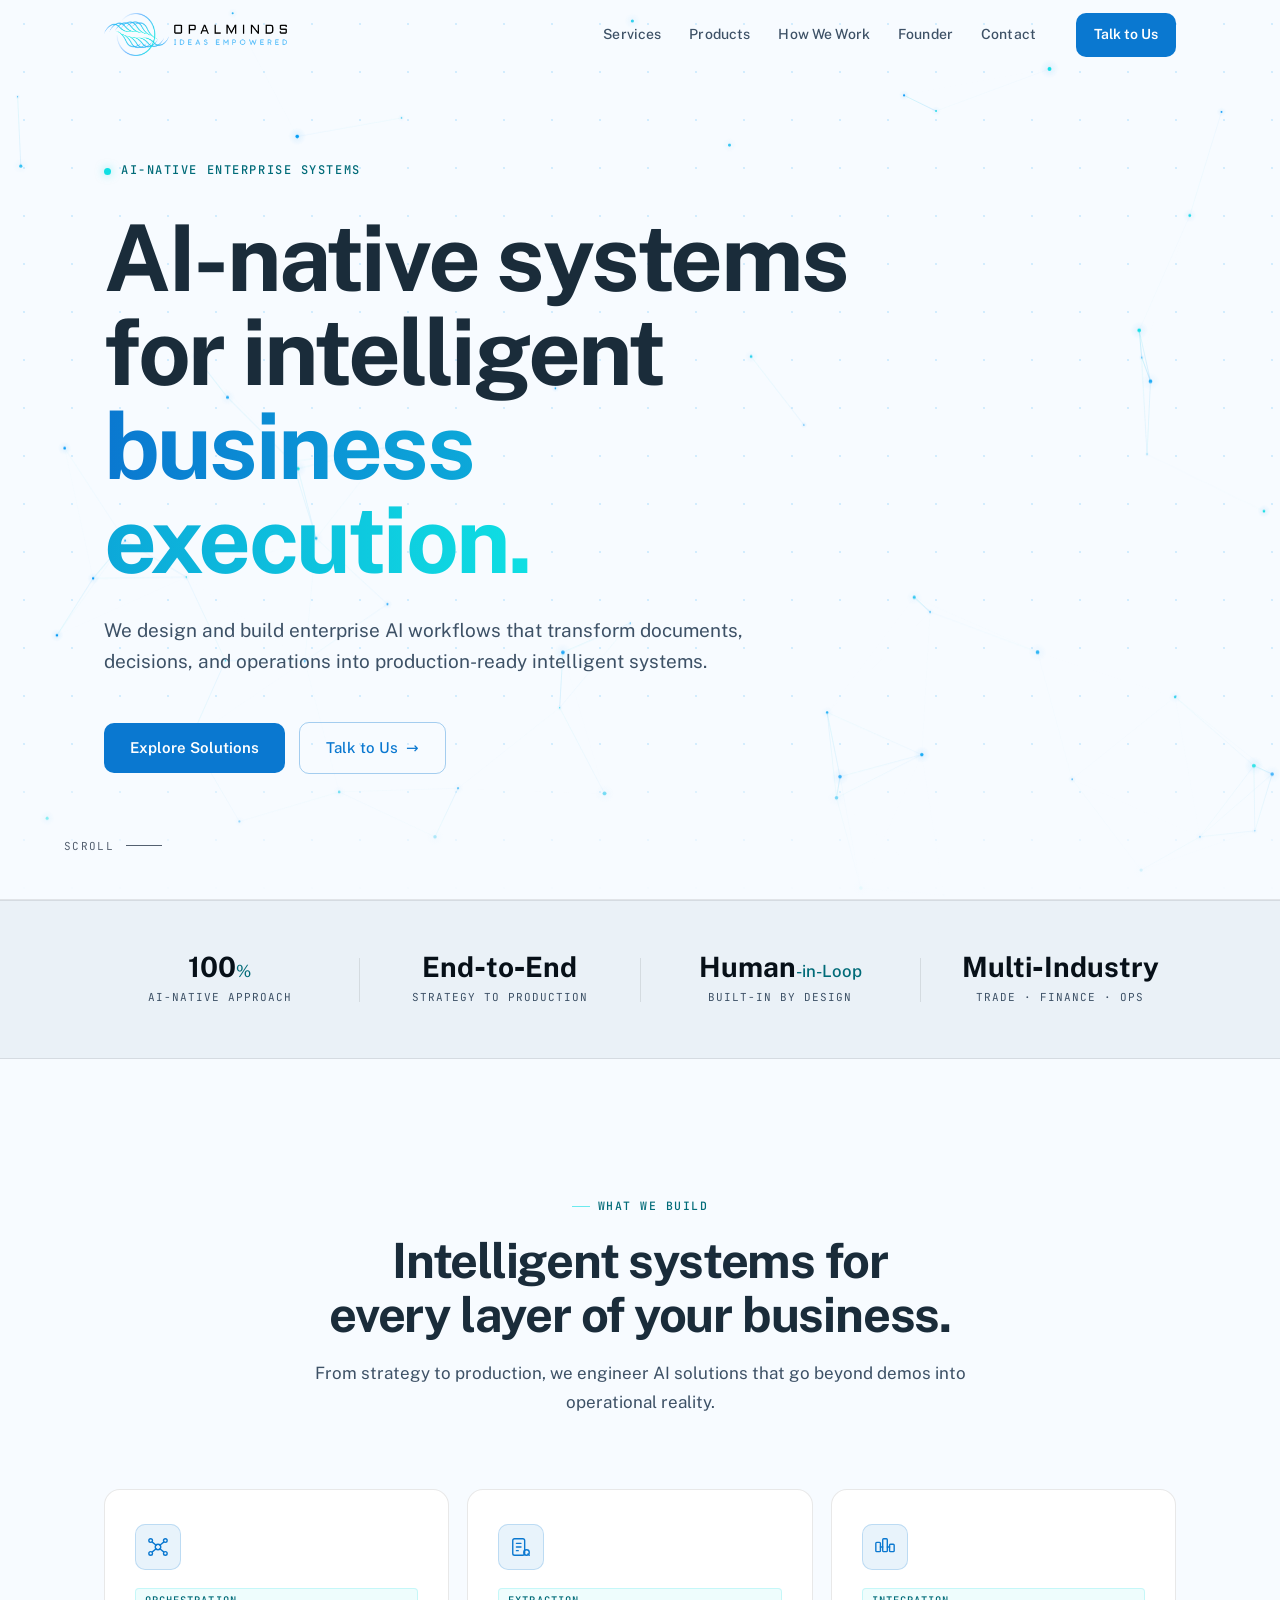
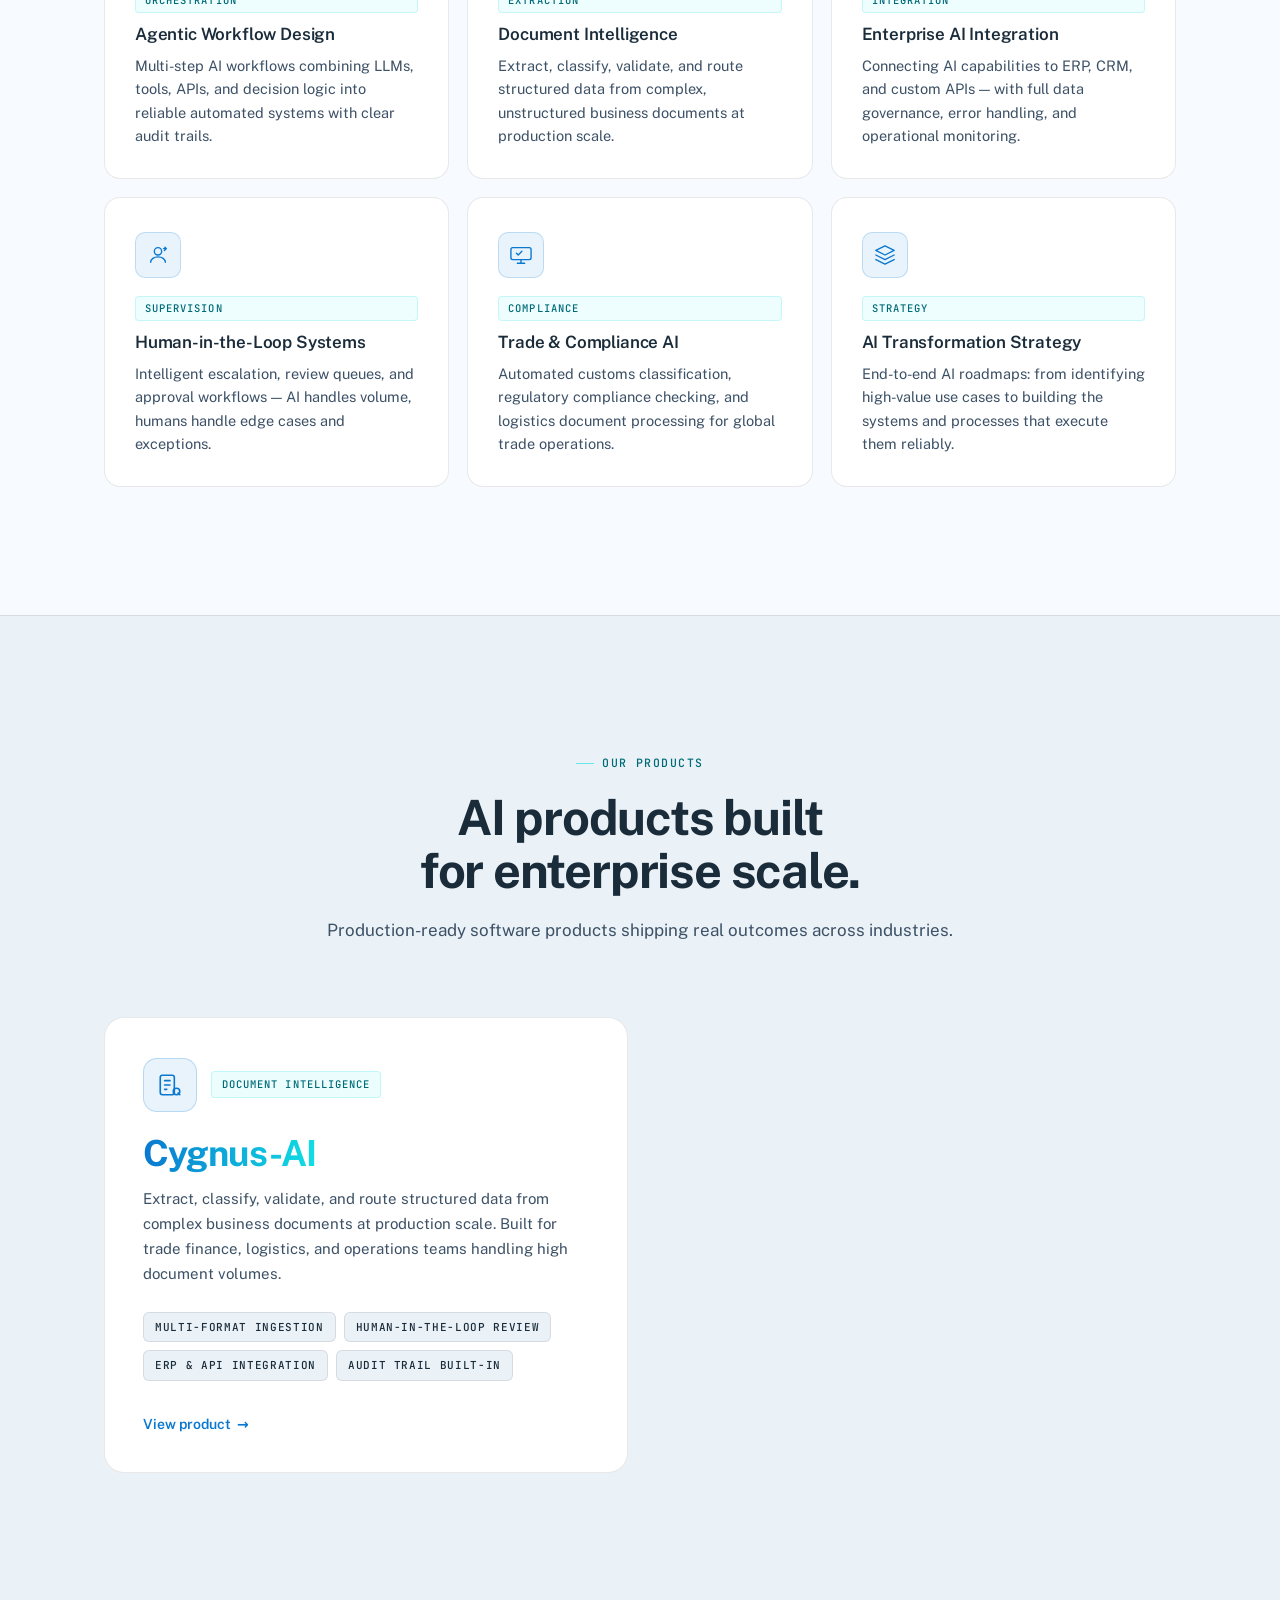
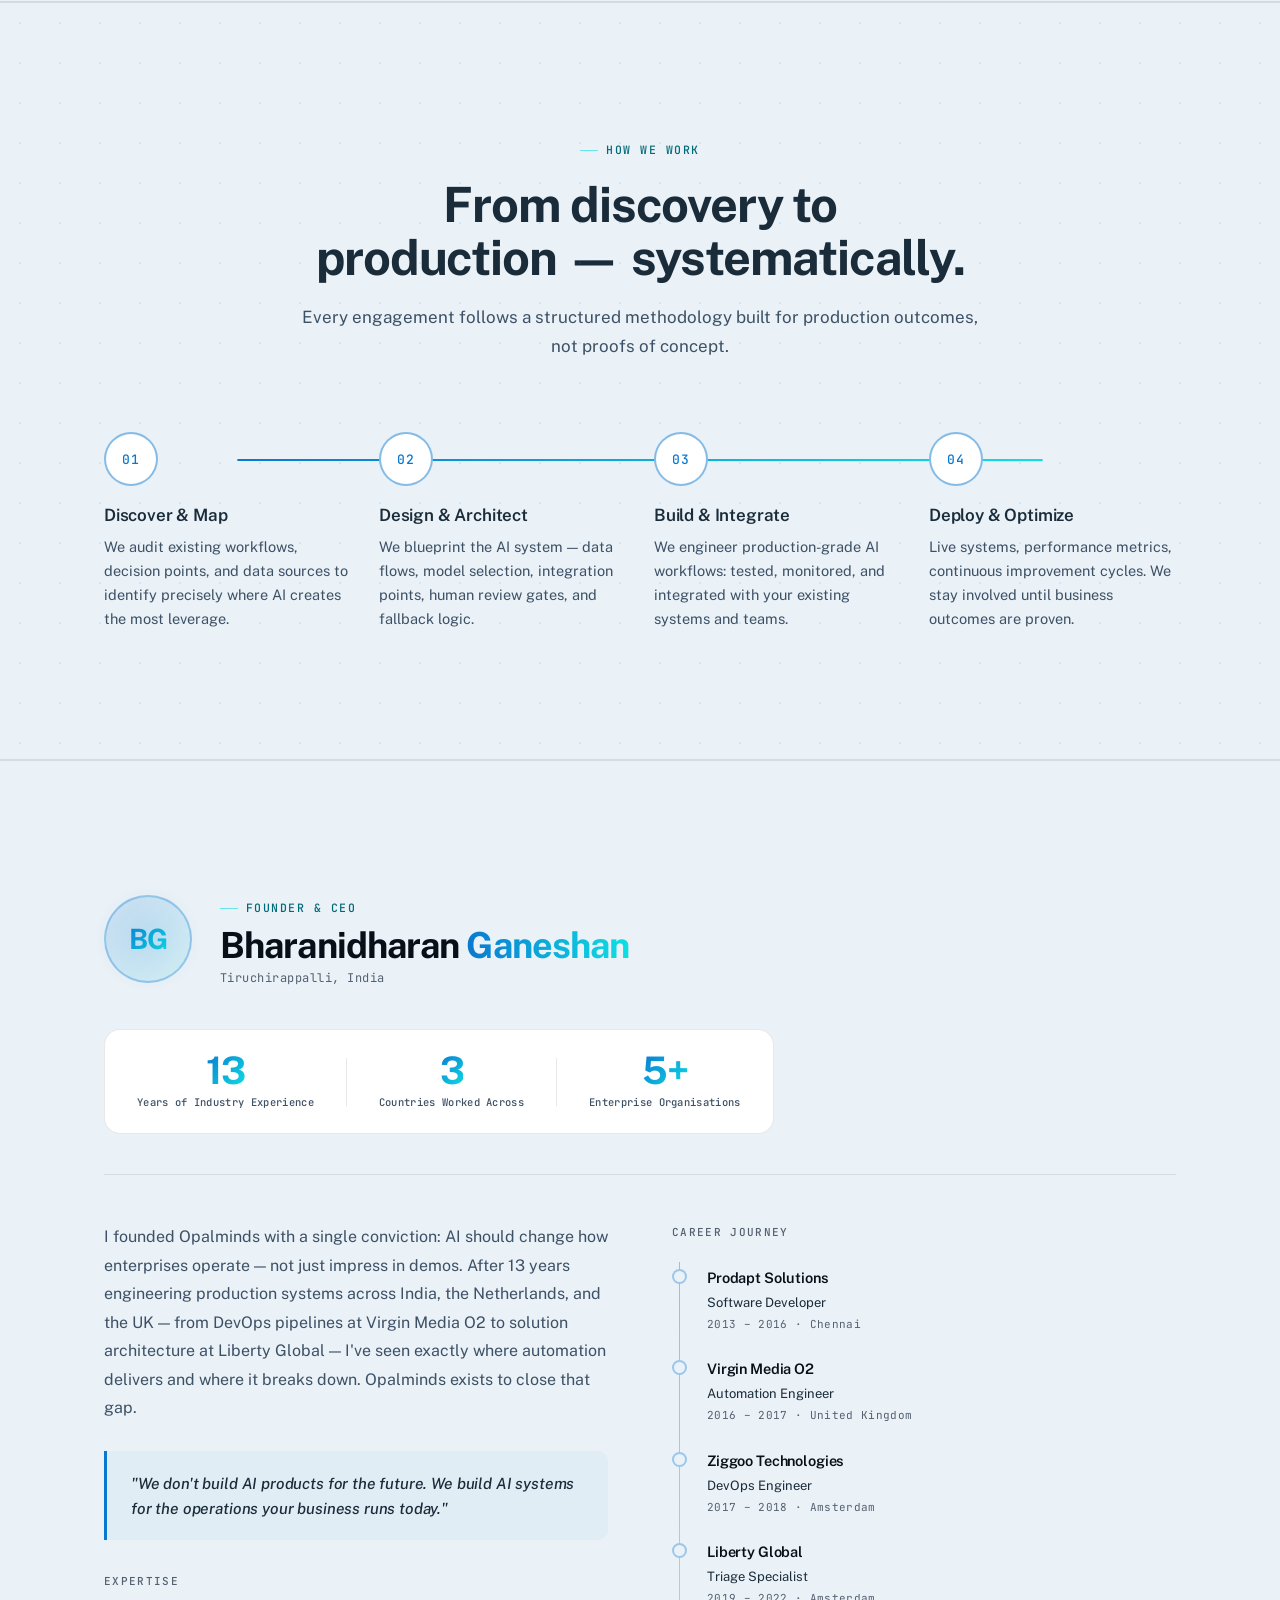
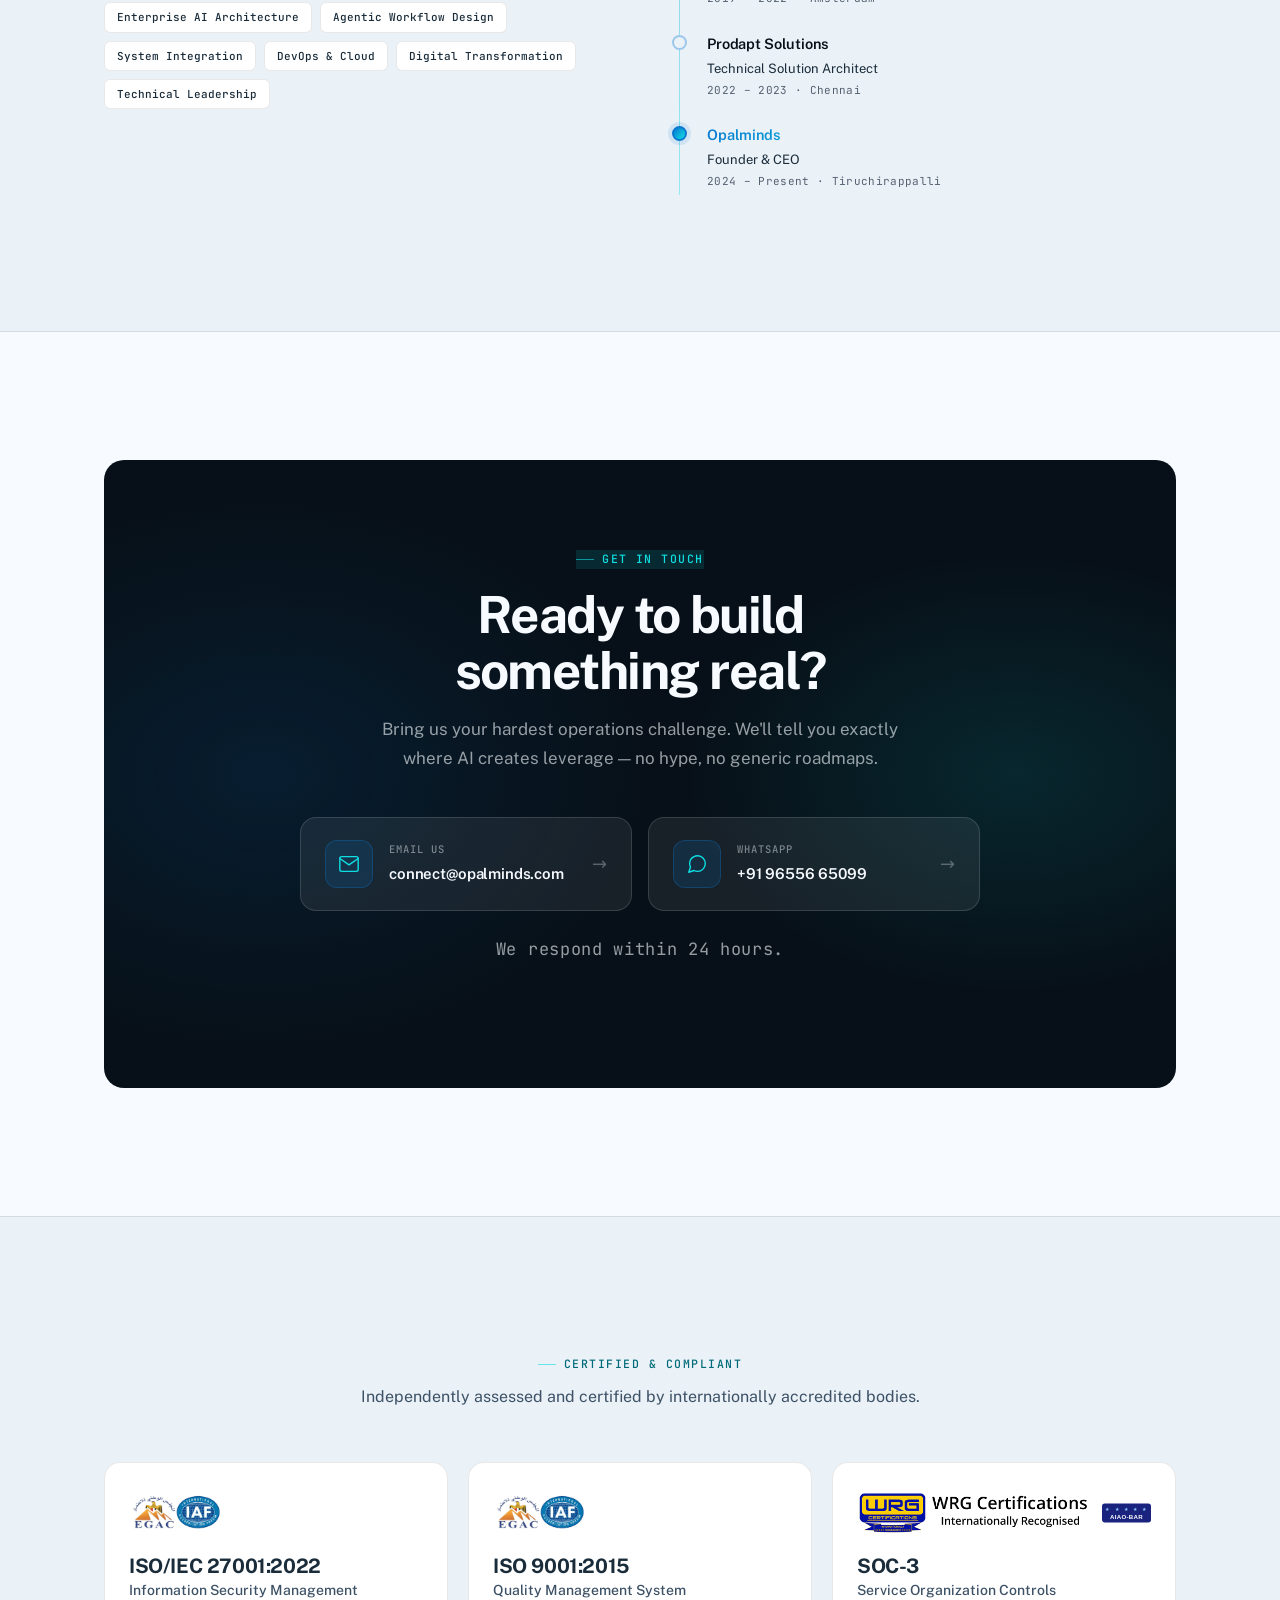
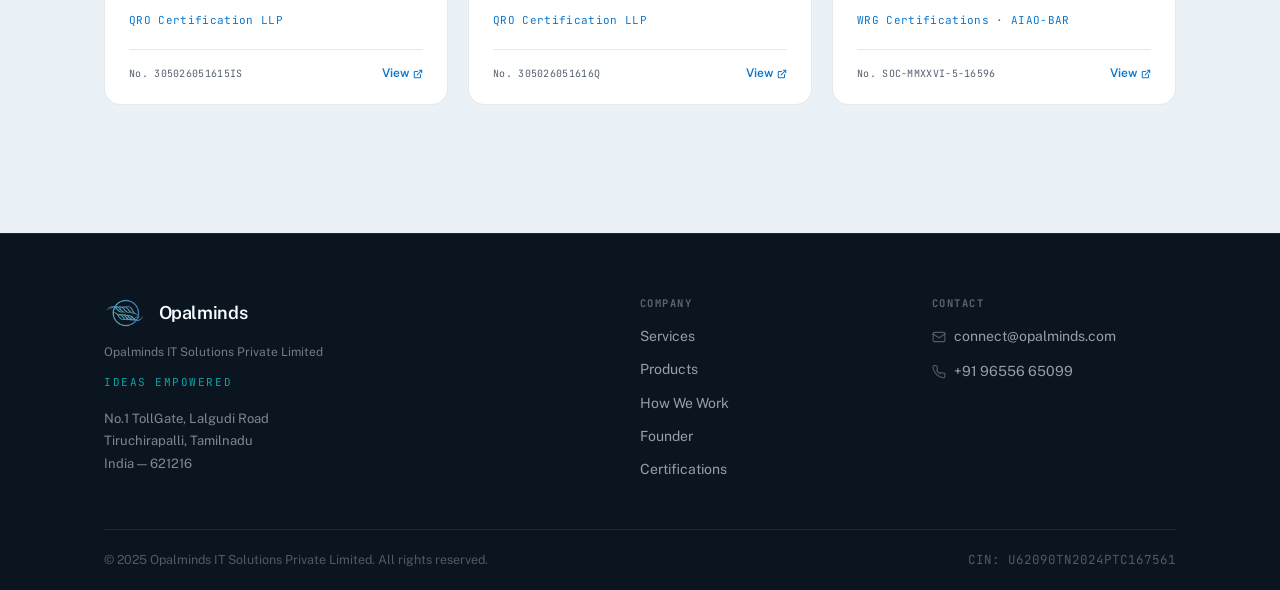
==== commit 51cde0a9: "style: apply BRAND-NEW color + typography system site-wide - --blue darkened #0398F8 → #0A78D0 (AA-c" ====
--- a/index.html
+++ b/index.html
@@ -7,8 +7,8 @@
   <meta name="description" content="AI-native systems for intelligent business execution. Opalminds designs and builds enterprise AI workflows that transform documents, decisions, and operations.">
   <link rel="preconnect" href="https://fonts.googleapis.com">
   <link rel="preconnect" href="https://fonts.gstatic.com" crossorigin>
-  <link href="https://fonts.googleapis.com/css2?family=Space+Grotesk:wght@300;400;500;600;700&family=IBM+Plex+Sans:ital,wght@0,300;0,400;0,500;0,600;1,400&family=JetBrains+Mono:wght@400;500&display=swap" rel="stylesheet">
-  <link rel="stylesheet" href="css/style.css?v=9">
+  <link href="https://fonts.googleapis.com/css2?family=Public+Sans:ital,wght@0,300;0,400;0,500;0,600;0,700;1,400&family=JetBrains+Mono:wght@400;500&display=swap" rel="stylesheet">
+  <link rel="stylesheet" href="css/style.css?v=10">
   <link rel="icon" type="image/png" href="assets/Only_Logo.png">
 </head>
 <body>
--- a/css/style.css
+++ b/css/style.css
@@ -11,27 +11,32 @@
   --charcoal-2:     #FFFFFF;   /* card / form bg */
 
   /* brand */
-  --blue:           #0398F8;
+  --blue:           #0A78D0;   /* primary action — AA on white (4.6:1) */
+  --blue-bright:    #0398F8;   /* decorative only — glow, gradient sheen, never text */
   --cyan:           #0FDFE3;
   --cyan-dark:      #006B78;   /* accessible teal for text on light bg — 5.5:1 on charcoal */
 
   /* text — light mode */
-  --ice:            #071018;   /* primary text (charcoal navy) */
+  --ice:            #071018;   /* headings, primary text — 18.2:1 AAA */
   --mist:           #EAF1F7;
-  --slate:          #1A2C3A;   /* darkened: was #24313D */
-  --muted:          #253141;   /* body descriptions — ~13:1 on charcoal */
-  --muted-2:        #3D5166;   /* labels, metadata — ~9:1 on charcoal */
-
-  --border:         rgba(3, 152, 248, 0.25);
+  --slate:          #1A2C3A;   /* body text, strong copy — 13.9:1 AAA */
+  --muted:          #3D5166;   /* descriptions, secondary text — 7.9:1 AAA */
+  --muted-2:        #546070;   /* labels, metadata, fine print — 6.2:1 AA */
+
+  --border:         rgba(10, 120, 208, 0.25);
   --border-subtle:  rgba(0, 0, 0, 0.09);
-  --border-hover:   rgba(3, 152, 248, 0.5);
-
-  --gradient:       linear-gradient(135deg, #0398F8 0%, #0FDFE3 100%);
-  --gradient-90:    linear-gradient(90deg,  #0398F8 0%, #0FDFE3 100%);
-
-  --font-display:   'Space Grotesk', sans-serif;
-  --font-body:      'IBM Plex Sans', sans-serif;
-  --font-mono:      'JetBrains Mono', monospace;
+  --border-hover:   rgba(10, 120, 208, 0.5);
+
+  --gradient:       linear-gradient(135deg, #0A78D0 0%, #0FDFE3 100%);
+  --gradient-90:    linear-gradient(90deg,  #0A78D0 0%, #0FDFE3 100%);
+
+  --font-sans:      "Public Sans", system-ui, -apple-system, sans-serif;
+  --font-display:   "Public Sans", system-ui, -apple-system, sans-serif;
+  --font-body:      "Public Sans", system-ui, -apple-system, sans-serif;
+  --font-mono:      ui-monospace, "SF Mono", "JetBrains Mono", Menlo, monospace;
+
+  --text-display: 46px; --text-h1: 38px; --text-h2: 28px; --text-h3: 21px;
+  --text-body-l: 18px;  --text-body: 16px; --text-sm: 14px; --text-fine: 13px;
 
   --nav-h:          70px;
   --section-v:      clamp(80px, 10vw, 140px);
@@ -71,7 +76,7 @@
 a { text-decoration: none; color: inherit; }
 button { border: none; cursor: pointer; font: inherit; background: none; color: inherit; }
 ol { list-style: none; }
-::selection { background: rgba(3, 152, 248, 0.2); color: var(--ice); }
+::selection { background: rgba(10, 120, 208, 0.2); color: var(--ice); }
 
 /* Scrollbar */
 ::-webkit-scrollbar { width: 4px; }
@@ -129,7 +134,7 @@
   opacity: 0;
   transition: opacity 0.25s ease;
 }
-.btn-primary:hover { transform: translateY(-2px); box-shadow: 0 10px 36px rgba(3, 152, 248, 0.38); }
+.btn-primary:hover { transform: translateY(-2px); box-shadow: 0 10px 36px rgba(10, 120, 208, 0.38); }
 .btn-primary:hover::after { opacity: 1; }
 .btn-primary:active { transform: translateY(0); }
 .btn-primary > * { position: relative; z-index: 1; }
@@ -140,7 +145,7 @@
   gap: 8px;
   padding: 13px 26px;
   min-height: 44px;
-  border: 1px solid rgba(3, 152, 248, 0.35);
+  border: 1px solid rgba(10, 120, 208, 0.35);
   color: var(--blue);
   font-family: var(--font-display);
   font-weight: 500;
@@ -152,9 +157,9 @@
 }
 .btn-ghost:hover {
   border-color: var(--blue);
-  background: rgba(3, 152, 248, 0.08);
+  background: rgba(10, 120, 208, 0.08);
   transform: translateY(-2px);
-  box-shadow: 0 8px 24px rgba(3, 152, 248, 0.12);
+  box-shadow: 0 8px 24px rgba(10, 120, 208, 0.12);
 }
 
 .btn-sm { padding: 9px 18px; font-size: 14px; }
@@ -593,7 +598,7 @@
   content: '';
   position: absolute;
   inset: 0;
-  background: radial-gradient(ellipse at 20% 0%, rgba(3, 152, 248, 0.07) 0%, transparent 60%);
+  background: radial-gradient(ellipse at 20% 0%, rgba(10, 120, 208, 0.07) 0%, transparent 60%);
   opacity: 0;
   transition: opacity 0.4s ease;
   pointer-events: none;
@@ -610,9 +615,9 @@
 }
 
 .service-card:hover {
-  border-color: rgba(3, 152, 248, 0.3);
+  border-color: rgba(10, 120, 208, 0.3);
   transform: translateY(-5px);
-  box-shadow: 0 20px 56px rgba(3, 152, 248, 0.12), 0 4px 16px rgba(0,0,0,0.08);
+  box-shadow: 0 20px 56px rgba(10, 120, 208, 0.12), 0 4px 16px rgba(0,0,0,0.08);
 }
 .service-card:hover::before { opacity: 1; }
 .service-card:hover::after  { opacity: 1; }
@@ -621,8 +626,8 @@
   width: 46px;
   height: 46px;
   border-radius: 10px;
-  background: rgba(3, 152, 248, 0.09);
-  border: 1px solid rgba(3, 152, 248, 0.2);
+  background: rgba(10, 120, 208, 0.09);
+  border: 1px solid rgba(10, 120, 208, 0.2);
   display: flex;
   align-items: center;
   justify-content: center;
@@ -633,8 +638,8 @@
   position: relative;
 }
 .service-card:hover .service-icon {
-  background: rgba(3, 152, 248, 0.16);
-  border-color: rgba(3, 152, 248, 0.4);
+  background: rgba(10, 120, 208, 0.16);
+  border-color: rgba(10, 120, 208, 0.4);
 }
 
 .card-tag {
@@ -701,9 +706,9 @@
 }
 
 .product-card:hover {
-  border-color: rgba(3, 152, 248, 0.35);
+  border-color: rgba(10, 120, 208, 0.35);
   transform: translateY(-6px);
-  box-shadow: 0 24px 64px rgba(3, 152, 248, 0.14), 0 4px 20px rgba(0,0,0,0.08);
+  box-shadow: 0 24px 64px rgba(10, 120, 208, 0.14), 0 4px 20px rgba(0,0,0,0.08);
 }
 
 .product-card-inner {
@@ -718,7 +723,7 @@
 .product-card-glow {
   position: absolute;
   inset: 0;
-  background: radial-gradient(ellipse at 10% 0%, rgba(3, 152, 248, 0.08) 0%, transparent 55%);
+  background: radial-gradient(ellipse at 10% 0%, rgba(10, 120, 208, 0.08) 0%, transparent 55%);
   opacity: 0;
   transition: opacity 0.4s ease;
   pointer-events: none;
@@ -748,8 +753,8 @@
   width: 54px;
   height: 54px;
   border-radius: 14px;
-  background: rgba(3, 152, 248, 0.09);
-  border: 1px solid rgba(3, 152, 248, 0.22);
+  background: rgba(10, 120, 208, 0.09);
+  border: 1px solid rgba(10, 120, 208, 0.22);
   display: flex;
   align-items: center;
   justify-content: center;
@@ -758,8 +763,8 @@
   transition: background 0.3s ease, border-color 0.3s ease;
 }
 .product-card:hover .product-icon {
-  background: rgba(3, 152, 248, 0.16);
-  border-color: rgba(3, 152, 248, 0.4);
+  background: rgba(10, 120, 208, 0.16);
+  border-color: rgba(10, 120, 208, 0.4);
 }
 
 .product-badge {
@@ -894,7 +899,7 @@
   width: 54px;
   height: 54px;
   border-radius: 50%;
-  border: 2px solid rgba(3, 152, 248, 0.5);
+  border: 2px solid rgba(10, 120, 208, 0.5);
   background: var(--charcoal-2);
   display: flex;
   align-items: center;
@@ -912,8 +917,8 @@
 }
 .process-step:hover .step-num {
   border-color: var(--blue);
-  background: rgba(3, 152, 248, 0.09);
-  box-shadow: 0 0 24px rgba(3, 152, 248, 0.28);
+  background: rgba(10, 120, 208, 0.09);
+  box-shadow: 0 0 24px rgba(10, 120, 208, 0.28);
 }
 
 .step-body h3 {
@@ -962,8 +967,8 @@
   width: 88px;
   height: 88px;
   border-radius: 50%;
-  background: linear-gradient(135deg, rgba(3,152,248,0.14), rgba(15,223,227,0.1));
-  border: 2px solid rgba(3,152,248,0.3);
+  background: linear-gradient(135deg, rgba(10,120,208,0.14), rgba(15,223,227,0.1));
+  border: 2px solid rgba(10,120,208,0.3);
   display: flex;
   align-items: center;
   justify-content: center;
@@ -975,7 +980,7 @@
   font-size: 28px;
   font-weight: 700;
   letter-spacing: -0.03em;
-  background: linear-gradient(135deg, #0398F8, #0FDFE3);
+  background: linear-gradient(135deg, #0A78D0, #0FDFE3);
   -webkit-background-clip: text;
   background-clip: text;
   color: transparent;
@@ -987,7 +992,7 @@
   position: absolute;
   inset: -12px;
   border-radius: 50%;
-  background: radial-gradient(circle, rgba(3,152,248,0.1) 0%, transparent 70%);
+  background: radial-gradient(circle, rgba(10,120,208,0.1) 0%, transparent 70%);
   pointer-events: none;
 }
 
@@ -1078,7 +1083,7 @@
   margin: 0 0 32px;
   padding: 20px 24px;
   border-left: 3px solid var(--blue);
-  background: rgba(3,152,248,0.04);
+  background: rgba(10,120,208,0.04);
   border-radius: 0 var(--radius) var(--radius) 0;
   font-family: var(--font-display);
   font-size: 15.5px;
@@ -1121,7 +1126,7 @@
 }
 
 .expertise-tags span:hover {
-  border-color: rgba(3,152,248,0.3);
+  border-color: rgba(10,120,208,0.3);
   color: var(--blue);
 }
 
@@ -1139,7 +1144,7 @@
   top: 8px;
   bottom: 8px;
   width: 1px;
-  background: linear-gradient(to bottom, rgba(3,152,248,0.4), rgba(15,223,227,0.4));
+  background: linear-gradient(to bottom, rgba(10,120,208,0.4), rgba(15,223,227,0.4));
 }
 
 .career-item {
@@ -1154,7 +1159,7 @@
   width: 15px;
   height: 15px;
   border-radius: 50%;
-  border: 2px solid rgba(3,152,248,0.35);
+  border: 2px solid rgba(10,120,208,0.35);
   background: var(--charcoal);
   flex-shrink: 0;
   margin-top: 3px;
@@ -1166,7 +1171,7 @@
 .career-item--current .career-dot {
   border-color: var(--blue);
   background: var(--gradient);
-  box-shadow: 0 0 0 4px rgba(3,152,248,0.12);
+  box-shadow: 0 0 0 4px rgba(10,120,208,0.12);
 }
 
 .career-body {
@@ -1222,7 +1227,7 @@
   position: absolute;
   inset: 0;
   background:
-    radial-gradient(700px 500px at 15% 50%, rgba(3,152,248,0.13), transparent 55%),
+    radial-gradient(700px 500px at 15% 50%, rgba(10,120,208,0.13), transparent 55%),
     radial-gradient(600px 400px at 85% 50%, rgba(15,223,227,0.11), transparent 55%);
   pointer-events: none;
 }
@@ -1231,7 +1236,7 @@
 
 .contact-tag {
   background: rgba(15,223,227,0.12);
-  border-color: rgba(3,152,248,0.3);
+  border-color: rgba(10,120,208,0.3);
   color: var(--cyan);
 }
 
@@ -1279,17 +1284,17 @@
 }
 
 .contact-channel:hover {
-  border-color: rgba(3,152,248,0.5);
+  border-color: rgba(10,120,208,0.5);
   transform: translateY(-3px);
-  background: rgba(3,152,248,0.1);
+  background: rgba(10,120,208,0.1);
 }
 
 .channel-icon {
   width: 48px;
   height: 48px;
   border-radius: 12px;
-  background: rgba(3,152,248,0.15);
-  border: 1px solid rgba(3,152,248,0.3);
+  background: rgba(10,120,208,0.15);
+  border: 1px solid rgba(10,120,208,0.3);
   display: flex;
   align-items: center;
   justify-content: center;
@@ -1299,7 +1304,7 @@
 }
 
 .contact-channel:hover .channel-icon {
-  background: rgba(3,152,248,0.25);
+  background: rgba(10,120,208,0.25);
 }
 
 .channel-text {
@@ -1395,8 +1400,8 @@
   transition: opacity 0.25s ease;
 }
 .cert-card:hover {
-  border-color: rgba(3, 152, 248, 0.28);
-  box-shadow: 0 12px 40px rgba(3, 152, 248, 0.1), 0 2px 8px rgba(0,0,0,0.06);
+  border-color: rgba(10, 120, 208, 0.28);
+  box-shadow: 0 12px 40px rgba(10, 120, 208, 0.1), 0 2px 8px rgba(0,0,0,0.06);
   transform: translateY(-4px);
 }
 .cert-card:hover::after { opacity: 1; }
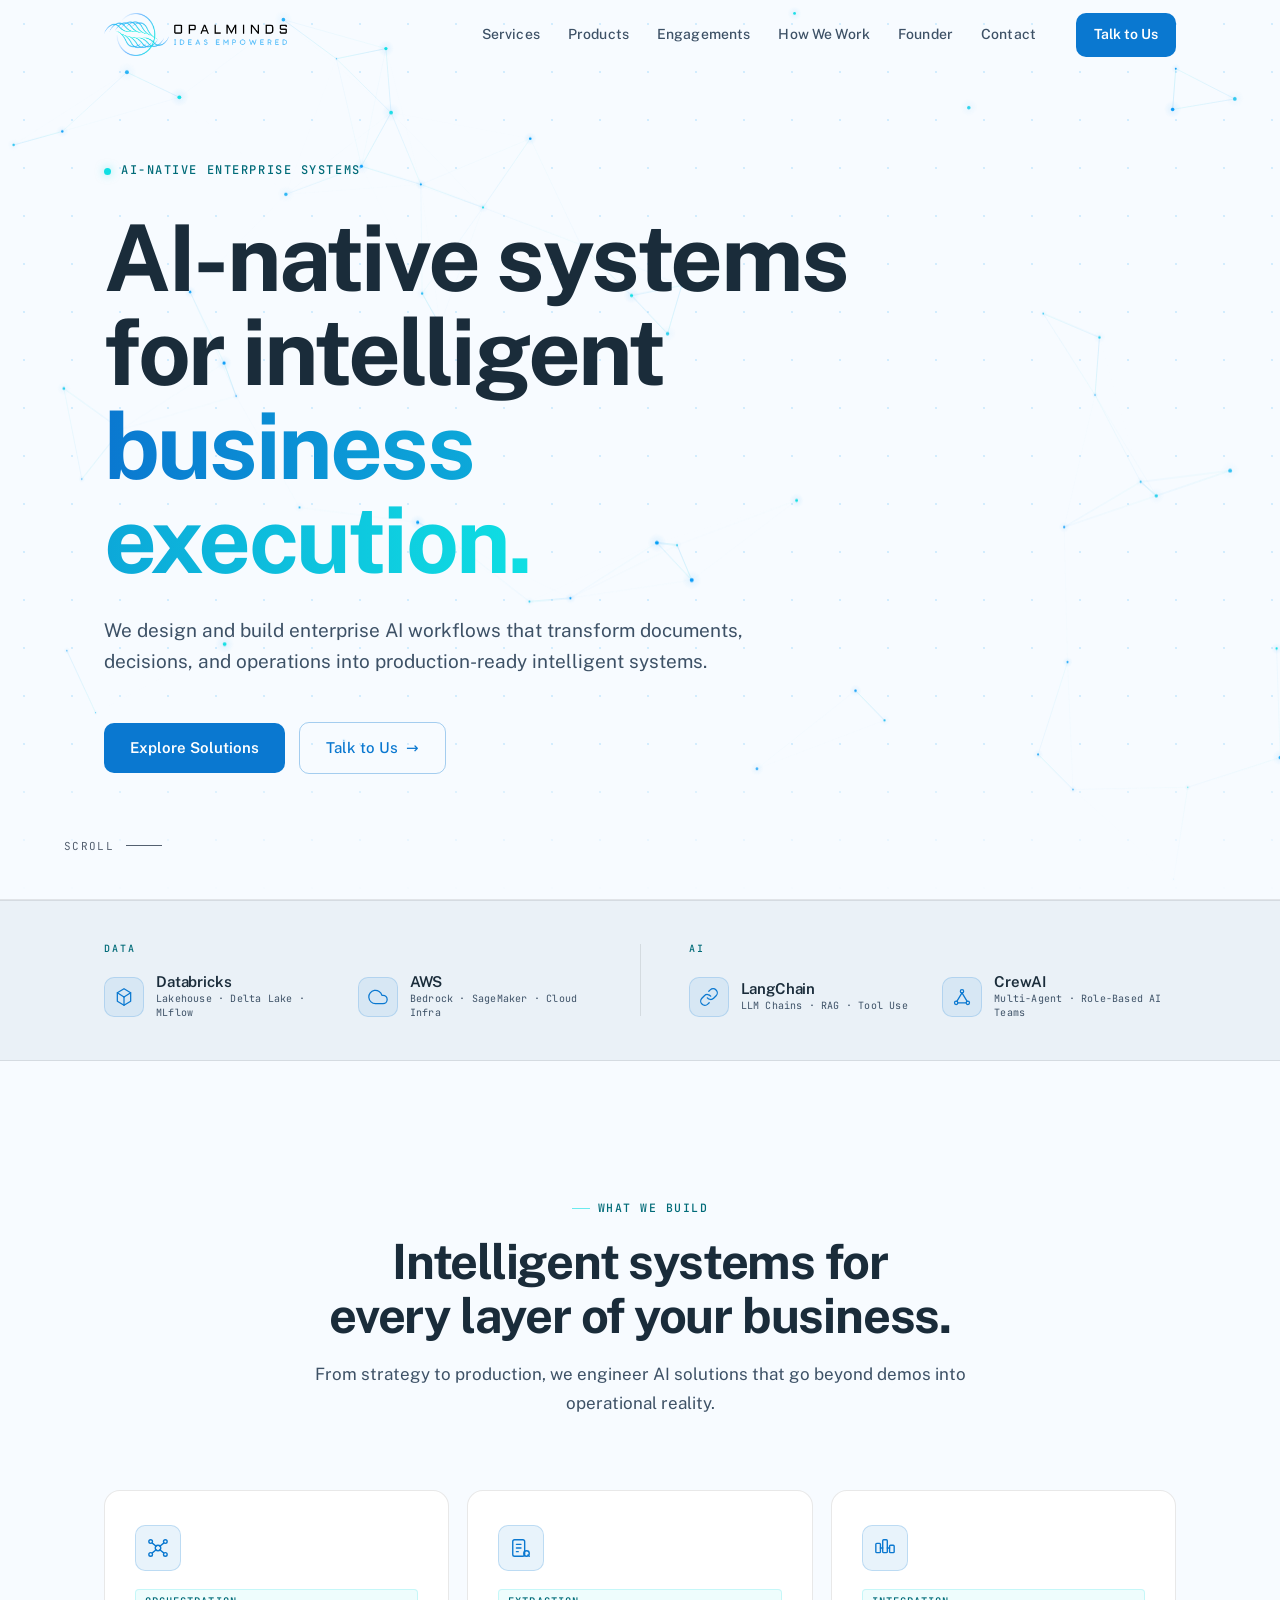
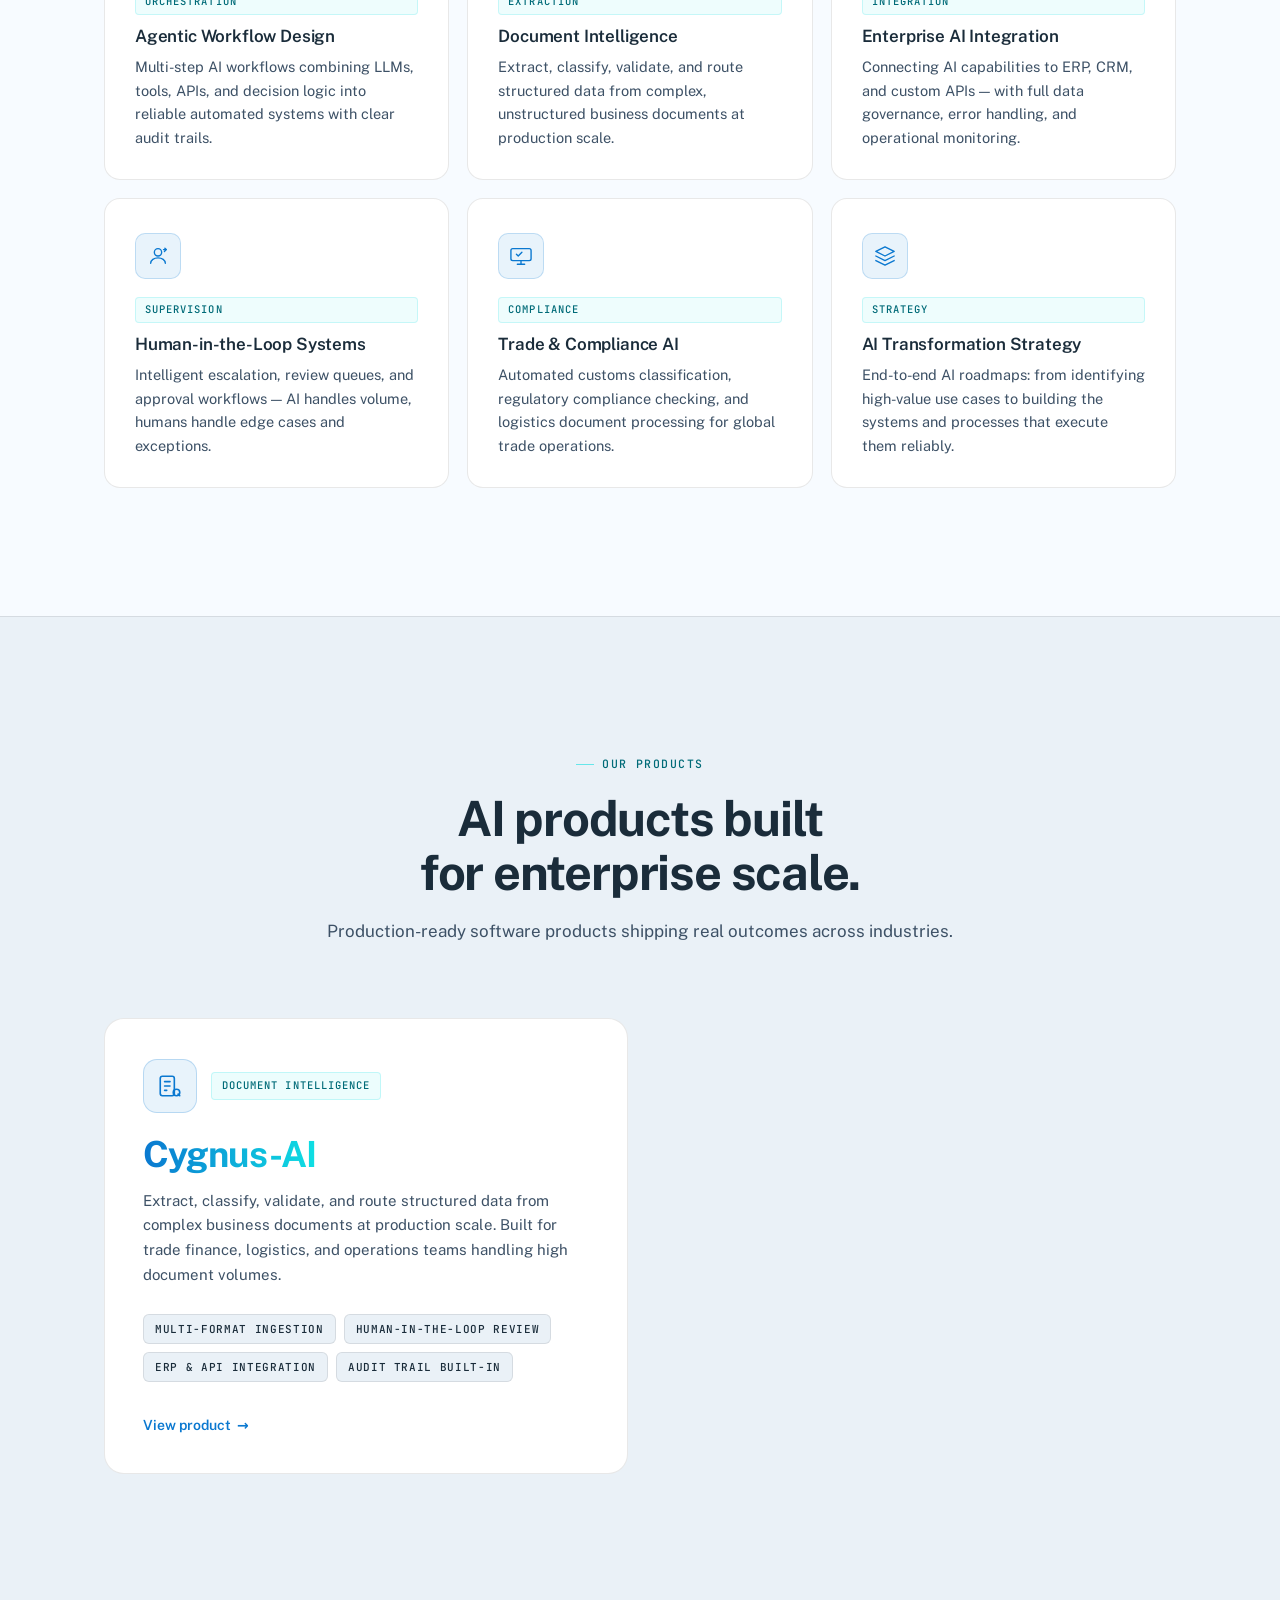
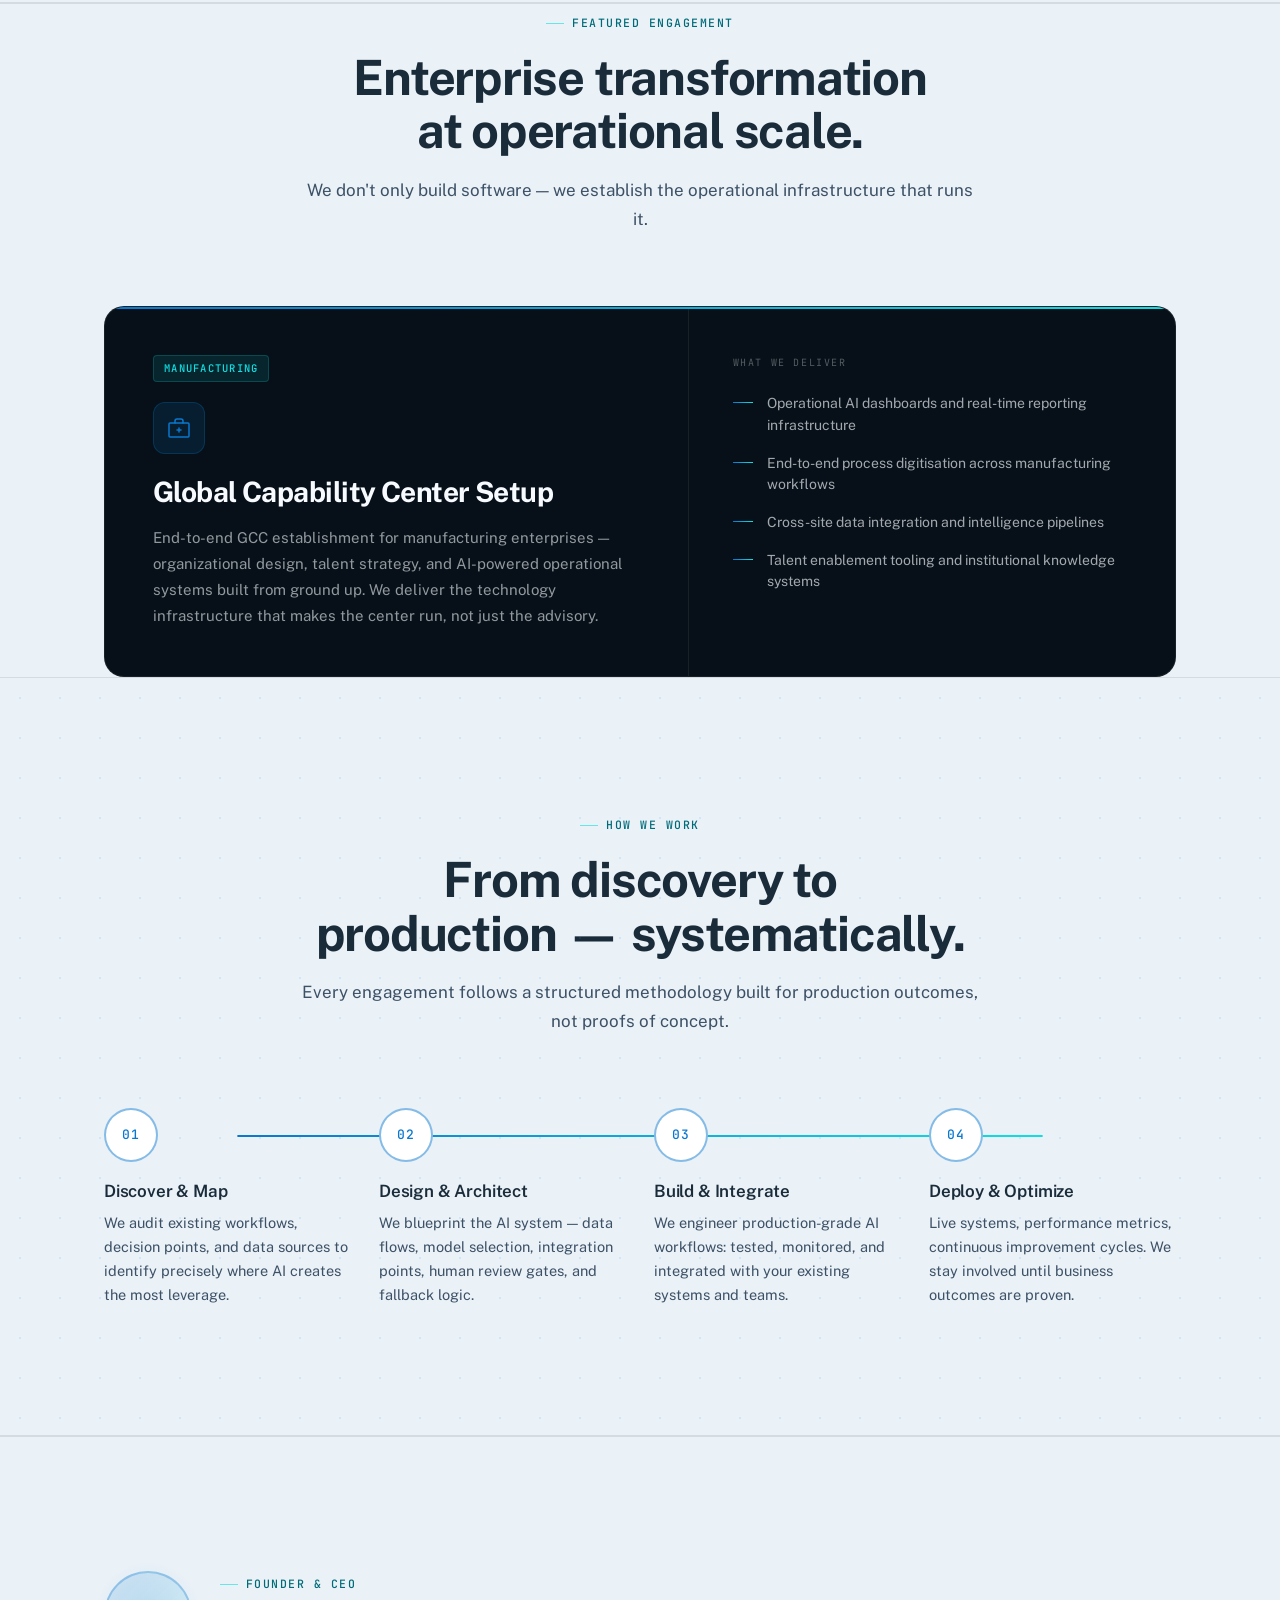
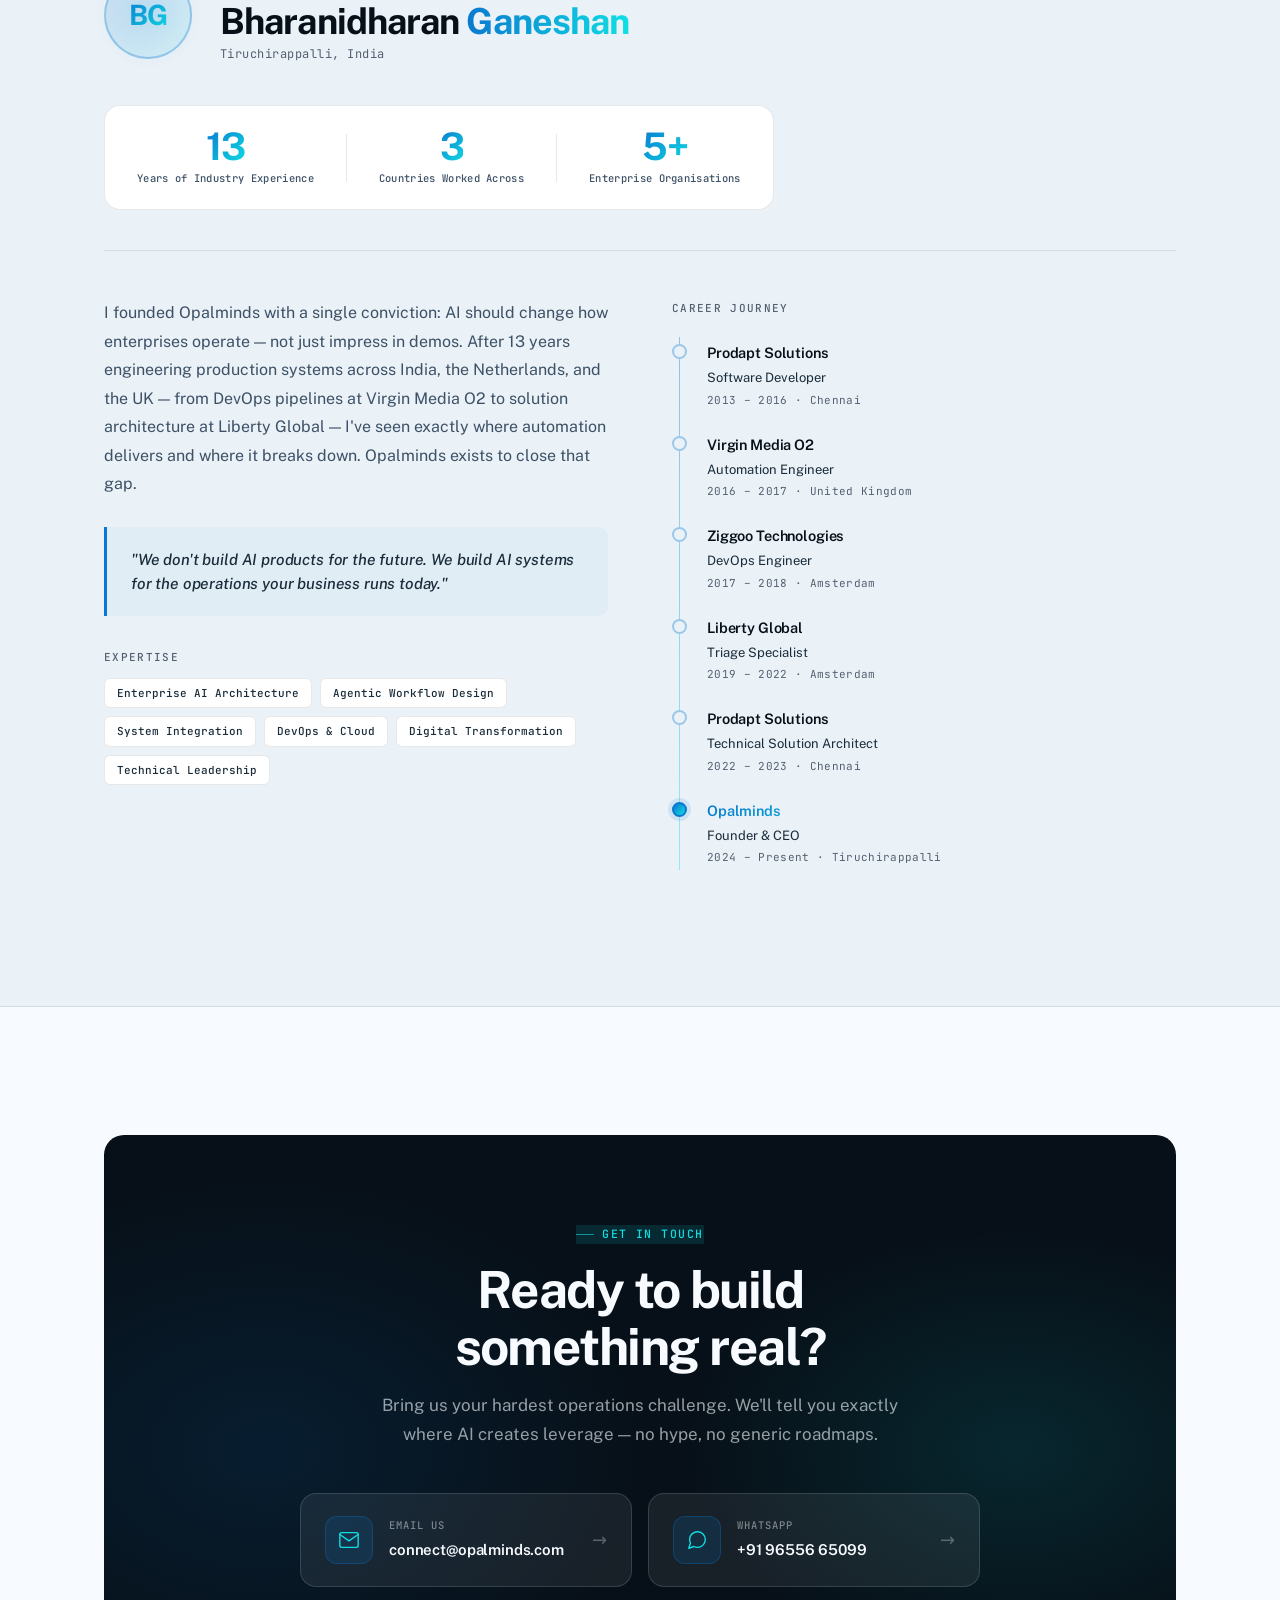
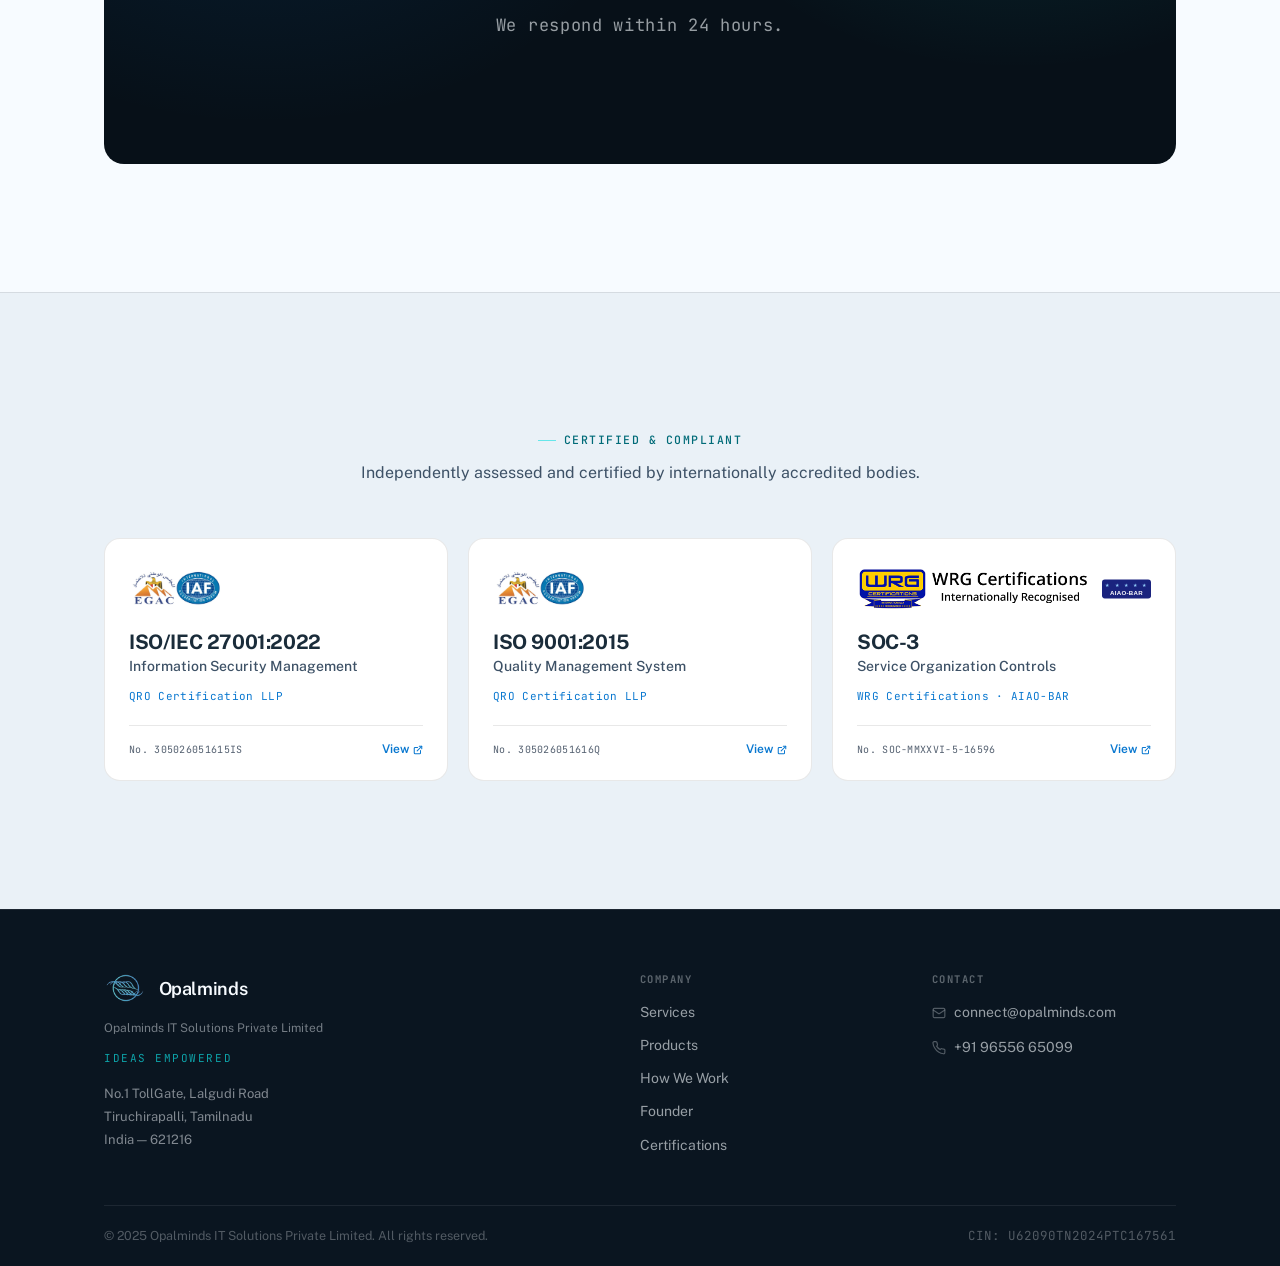
==== commit f4028864: "feat: add technology platform strip and GCC engagement section Replaces abstract stats bar with Data" ====
--- a/index.html
+++ b/index.html
@@ -22,6 +22,7 @@
       <div class="nav-links">
         <a href="#services">Services</a>
         <a href="#products">Products</a>
+        <a href="#engagements">Engagements</a>
         <a href="#process">How We Work</a>
         <a href="#founder">Founder</a>
         <a href="#contact">Contact</a>
@@ -62,29 +63,84 @@
     </div>
   </section>
 
-  <!-- ═══ STATS BAR ═════════════════════════════════════════════════════ -->
-  <div id="stats" aria-label="Key capabilities">
+  <!-- ═══ PLATFORM STRIP ══════════════════════════════════════════════ -->
+  <div id="stats" aria-label="Technology platforms">
     <div class="container">
-      <div class="stats-grid">
-        <div class="stat">
-          <span class="stat-num">100<span class="stat-unit">%</span></span>
-          <span class="stat-label">AI-Native Approach</span>
-        </div>
-        <div class="stat-divider" aria-hidden="true"></div>
-        <div class="stat">
-          <span class="stat-num">End&#8209;to&#8209;End</span>
-          <span class="stat-label">Strategy to Production</span>
-        </div>
-        <div class="stat-divider" aria-hidden="true"></div>
-        <div class="stat">
-          <span class="stat-num">Human<span class="stat-unit">-in-Loop</span></span>
-          <span class="stat-label">Built-In by Design</span>
-        </div>
-        <div class="stat-divider" aria-hidden="true"></div>
-        <div class="stat">
-          <span class="stat-num">Multi&#8209;Industry</span>
-          <span class="stat-label">Trade · Finance · Ops</span>
-        </div>
+      <div class="platform-strip">
+
+        <div class="platform-group">
+          <span class="platform-group-label">Data</span>
+          <div class="platform-items">
+
+            <div class="platform-item">
+              <div class="platform-icon" aria-hidden="true">
+                <svg width="20" height="20" viewBox="0 0 24 24" fill="none" stroke="currentColor" stroke-width="1.5" stroke-linecap="round" stroke-linejoin="round">
+                  <polygon points="12,2 20,7 20,17 12,22 4,17 4,7"/>
+                  <line x1="4" y1="7" x2="12" y2="12"/>
+                  <line x1="20" y1="7" x2="12" y2="12"/>
+                  <line x1="12" y1="12" x2="12" y2="22"/>
+                </svg>
+              </div>
+              <div class="platform-text">
+                <span class="platform-name">Databricks</span>
+                <span class="platform-desc">Lakehouse · Delta Lake · MLflow</span>
+              </div>
+            </div>
+
+            <div class="platform-item">
+              <div class="platform-icon" aria-hidden="true">
+                <svg width="20" height="20" viewBox="0 0 24 24" fill="none" stroke="currentColor" stroke-width="1.5" stroke-linecap="round" stroke-linejoin="round">
+                  <path d="M18 10h-1.26A8 8 0 1 0 9 20h9a5 5 0 0 0 0-10z"/>
+                </svg>
+              </div>
+              <div class="platform-text">
+                <span class="platform-name">AWS</span>
+                <span class="platform-desc">Bedrock · SageMaker · Cloud Infra</span>
+              </div>
+            </div>
+
+          </div>
+        </div>
+
+        <div class="platform-group-div" aria-hidden="true"></div>
+
+        <div class="platform-group">
+          <span class="platform-group-label">AI</span>
+          <div class="platform-items">
+
+            <div class="platform-item">
+              <div class="platform-icon" aria-hidden="true">
+                <svg width="20" height="20" viewBox="0 0 24 24" fill="none" stroke="currentColor" stroke-width="1.5" stroke-linecap="round" stroke-linejoin="round">
+                  <path d="M10 13a5 5 0 0 0 7.54.54l3-3a5 5 0 0 0-7.07-7.07l-1.72 1.71"/>
+                  <path d="M14 11a5 5 0 0 0-7.54-.54l-3 3a5 5 0 0 0 7.07 7.07l1.71-1.71"/>
+                </svg>
+              </div>
+              <div class="platform-text">
+                <span class="platform-name">LangChain</span>
+                <span class="platform-desc">LLM Chains · RAG · Tool Use</span>
+              </div>
+            </div>
+
+            <div class="platform-item">
+              <div class="platform-icon" aria-hidden="true">
+                <svg width="20" height="20" viewBox="0 0 24 24" fill="none" stroke="currentColor" stroke-width="1.5" stroke-linecap="round" stroke-linejoin="round">
+                  <circle cx="12" cy="5" r="2"/>
+                  <circle cx="5" cy="19" r="2"/>
+                  <circle cx="19" cy="19" r="2"/>
+                  <line x1="12" y1="7" x2="5.8" y2="17.3"/>
+                  <line x1="12" y1="7" x2="18.2" y2="17.3"/>
+                  <line x1="7" y1="19" x2="17" y2="19"/>
+                </svg>
+              </div>
+              <div class="platform-text">
+                <span class="platform-name">CrewAI</span>
+                <span class="platform-desc">Multi-Agent · Role-Based AI Teams</span>
+              </div>
+            </div>
+
+          </div>
+        </div>
+
       </div>
     </div>
   </div>
@@ -220,6 +276,43 @@
             <div class="product-card-glow" aria-hidden="true"></div>
           </a>
 
+        </div>
+      </div>
+    </section>
+
+    <!-- ═══ ENGAGEMENTS ══════════════════════════════════════════════════ -->
+    <section id="engagements" aria-labelledby="engagements-heading">
+      <div class="container">
+        <div class="section-header">
+          <span class="section-tag">Featured Engagement</span>
+          <h2 id="engagements-heading">Enterprise transformation<br>at operational scale.</h2>
+          <p>We don't only build software — we establish the operational infrastructure that runs it.</p>
+        </div>
+        <div class="engagement-card reveal">
+          <div class="engagement-inner">
+            <div class="engagement-left">
+              <span class="engagement-tag">Manufacturing</span>
+              <div class="engagement-icon" aria-hidden="true">
+                <svg width="24" height="24" viewBox="0 0 24 24" fill="none" stroke="currentColor" stroke-width="1.5" stroke-linecap="round" stroke-linejoin="round">
+                  <rect x="2" y="7" width="20" height="14" rx="1"/>
+                  <path d="M16 7V5a2 2 0 0 0-2-2h-4a2 2 0 0 0-2 2v2"/>
+                  <line x1="12" y1="12" x2="12" y2="16"/>
+                  <line x1="10" y1="14" x2="14" y2="14"/>
+                </svg>
+              </div>
+              <h3>Global Capability Center Setup</h3>
+              <p>End-to-end GCC establishment for manufacturing enterprises — organizational design, talent strategy, and AI-powered operational systems built from ground up. We deliver the technology infrastructure that makes the center run, not just the advisory.</p>
+            </div>
+            <div class="engagement-right">
+              <span class="engagement-outcomes-label">What we deliver</span>
+              <ul class="engagement-outcomes">
+                <li>Operational AI dashboards and real-time reporting infrastructure</li>
+                <li>End-to-end process digitisation across manufacturing workflows</li>
+                <li>Cross-site data integration and intelligence pipelines</li>
+                <li>Talent enablement tooling and institutional knowledge systems</li>
+              </ul>
+            </div>
+          </div>
         </div>
       </div>
     </section>
--- a/css/style.css
+++ b/css/style.css
@@ -511,55 +511,90 @@
 /* ═══════════════════════════════════════════════════════════════════════
    STATS BAR
    ═══════════════════════════════════════════════════════════════════════ */
+/* Platform strip (replaces stats bar) */
 #stats {
   background: var(--charcoal);
   border-top:    1px solid var(--border-subtle);
   border-bottom: 1px solid var(--border-subtle);
-  padding: 52px 0;
-}
-
-.stats-grid {
-  display: flex;
-  align-items: center;
-  justify-content: space-between;
-  gap: 24px;
-  flex-wrap: wrap;
-}
-
-.stat {
+  padding: 40px 0;
+}
+
+.platform-strip {
+  display: flex;
+  align-items: center;
+  gap: 0;
+}
+
+.platform-group {
   flex: 1;
-  min-width: 150px;
   display: flex;
   flex-direction: column;
-  align-items: center;
-  gap: 7px;
-}
-
-.stat-num {
+  gap: 16px;
+  padding: 0 48px;
+}
+.platform-group:first-child { padding-left: 0; }
+.platform-group:last-child  { padding-right: 0; }
+
+.platform-group-label {
+  font-family: var(--font-mono);
+  font-size: 10px;
+  font-weight: 500;
+  letter-spacing: 0.2em;
+  text-transform: uppercase;
+  color: var(--cyan-dark);
+}
+
+.platform-items {
+  display: grid;
+  grid-template-columns: 1fr 1fr;
+  gap: 20px;
+}
+
+.platform-item {
+  display: flex;
+  align-items: center;
+  gap: 12px;
+}
+
+.platform-icon {
+  width: 40px;
+  height: 40px;
+  border-radius: 10px;
+  background: rgba(10, 120, 208, 0.08);
+  border: 1px solid rgba(10, 120, 208, 0.18);
+  display: flex;
+  align-items: center;
+  justify-content: center;
+  color: var(--blue);
+  flex-shrink: 0;
+}
+
+.platform-text {
+  display: flex;
+  flex-direction: column;
+  gap: 3px;
+}
+
+.platform-name {
   font-family: var(--font-display);
-  font-size: clamp(18px, 2.5vw, 28px);
-  font-weight: 700;
-  color: var(--ice);
+  font-size: 15px;
+  font-weight: 600;
+  color: var(--slate);
+  letter-spacing: -0.01em;
   line-height: 1;
-  white-space: nowrap;
-}
-.stat-unit {
-  font-size: 0.6em;
-  color: var(--cyan-dark);
-  font-weight: 500;
-}
-.stat-label {
-  font-family: var(--font-mono);
-  font-size: 11px;
-  letter-spacing: 0.09em;
-  text-transform: uppercase;
+}
+
+.platform-desc {
+  font-family: var(--font-mono);
+  font-size: 10px;
+  letter-spacing: 0.02em;
   color: var(--muted);
-  text-align: center;
-}
-
-.stat-divider {
+  line-height: 1.4;
+}
+
+.platform-group-div {
   width: 1px;
-  height: 44px;
+  height: 72px;
   background: var(--border-subtle);
   flex-shrink: 0;
 }
@@ -833,6 +868,128 @@
 
 @media (max-width: 1024px) {
   .products-grid { grid-template-columns: 1fr; }
+}
+
+/* ═══════════════════════════════════════════════════════════════════════
+   ENGAGEMENTS
+   ═══════════════════════════════════════════════════════════════════════ */
+#engagements {
+  background: var(--charcoal);
+  border-top: 1px solid var(--border-subtle);
+}
+
+.engagement-card {
+  background: #071018;
+  border-radius: var(--radius-xl);
+  border: 1px solid rgba(255,255,255,0.07);
+  overflow: hidden;
+  position: relative;
+}
+.engagement-card::before {
+  content: '';
+  position: absolute;
+  top: 0; left: 0; right: 0;
+  height: 2px;
+  background: var(--gradient-90);
+}
+
+.engagement-inner {
+  display: grid;
+  grid-template-columns: 1.2fr 1fr;
+}
+
+.engagement-left {
+  padding: 48px 44px 48px 48px;
+  border-right: 1px solid rgba(255,255,255,0.07);
+  display: flex;
+  flex-direction: column;
+}
+
+.engagement-right {
+  padding: 48px 48px 48px 44px;
+  display: flex;
+  flex-direction: column;
+}
+
+.engagement-tag {
+  display: inline-block;
+  font-family: var(--font-mono);
+  font-size: 10.5px;
+  font-weight: 500;
+  letter-spacing: 0.12em;
+  text-transform: uppercase;
+  color: var(--cyan);
+  background: rgba(15, 223, 227, 0.1);
+  border: 1px solid rgba(15, 223, 227, 0.2);
+  padding: 4px 10px;
+  border-radius: 4px;
+  margin-bottom: 20px;
+  align-self: flex-start;
+}
+
+.engagement-icon {
+  width: 52px;
+  height: 52px;
+  border-radius: 12px;
+  background: rgba(3, 152, 248, 0.1);
+  border: 1px solid rgba(3, 152, 248, 0.2);
+  display: flex;
+  align-items: center;
+  justify-content: center;
+  color: var(--blue);
+  margin-bottom: 20px;
+}
+
+.engagement-left h3 {
+  font-family: var(--font-display);
+  font-size: clamp(22px, 2.2vw, 30px);
+  font-weight: 700;
+  color: #F7FBFF;
+  line-height: 1.25;
+  letter-spacing: -0.02em;
+  margin-bottom: 16px;
+}
+
+.engagement-left p {
+  font-size: 15px;
+  color: rgba(247,251,255,0.58);
+  line-height: 1.72;
+}
+
+.engagement-outcomes-label {
+  display: block;
+  font-family: var(--font-mono);
+  font-size: 10px;
+  letter-spacing: 0.16em;
+  text-transform: uppercase;
+  color: rgba(247,251,255,0.32);
+  margin-bottom: 22px;
+}
+
+.engagement-outcomes {
+  list-style: none;
+  display: flex;
+  flex-direction: column;
+  gap: 16px;
+}
+
+.engagement-outcomes li {
+  display: flex;
+  align-items: flex-start;
+  gap: 14px;
+  font-size: 14px;
+  color: rgba(247,251,255,0.65);
+  line-height: 1.55;
+}
+
+.engagement-outcomes li::before {
+  content: '';
+  display: block;
+  width: 20px;
+  height: 1px;
+  background: linear-gradient(90deg, var(--blue), var(--cyan));
+  margin-top: 9px;
+  flex-shrink: 0;
 }
 
 /* ═══════════════════════════════════════════════════════════════════════
@@ -1629,9 +1786,16 @@
   .services-grid { grid-template-columns: 1fr; }
   .process-steps { grid-template-columns: 1fr; }
 
-  .stats-grid { flex-direction: column; align-items: flex-start; gap: 20px; }
-  .stat { align-items: flex-start; }
-  .stat-divider { width: 100%; height: 1px; }
+  /* Platform strip responsive */
+  .platform-strip { flex-direction: column; gap: 32px; }
+  .platform-group { padding: 0; }
+  .platform-group-div { width: 100%; height: 1px; }
+  .platform-items { grid-template-columns: 1fr 1fr; }
+
+  /* Engagement responsive */
+  .engagement-inner { grid-template-columns: 1fr; }
+  .engagement-left { padding: 36px 28px; border-right: none; border-bottom: 1px solid rgba(255,255,255,0.07); }
+  .engagement-right { padding: 32px 28px 36px; }
 
   .hero-ctas { flex-direction: column; align-items: flex-start; }
   .hero-scroll-hint { display: none; }
@@ -1649,7 +1813,8 @@
   .hero-headline { font-size: 36px; }
   .section-header h2 { font-size: 26px; }
   .section-header { margin-bottom: 44px; }
-  #stats { padding: 36px 0; }
+  #stats { padding: 32px 0; }
+  .platform-items { grid-template-columns: 1fr; }
   .founder-identity { flex-direction: column; align-items: flex-start; }
   .footer-grid { grid-template-columns: 1fr; }
   .footer-brand { grid-column: auto; }
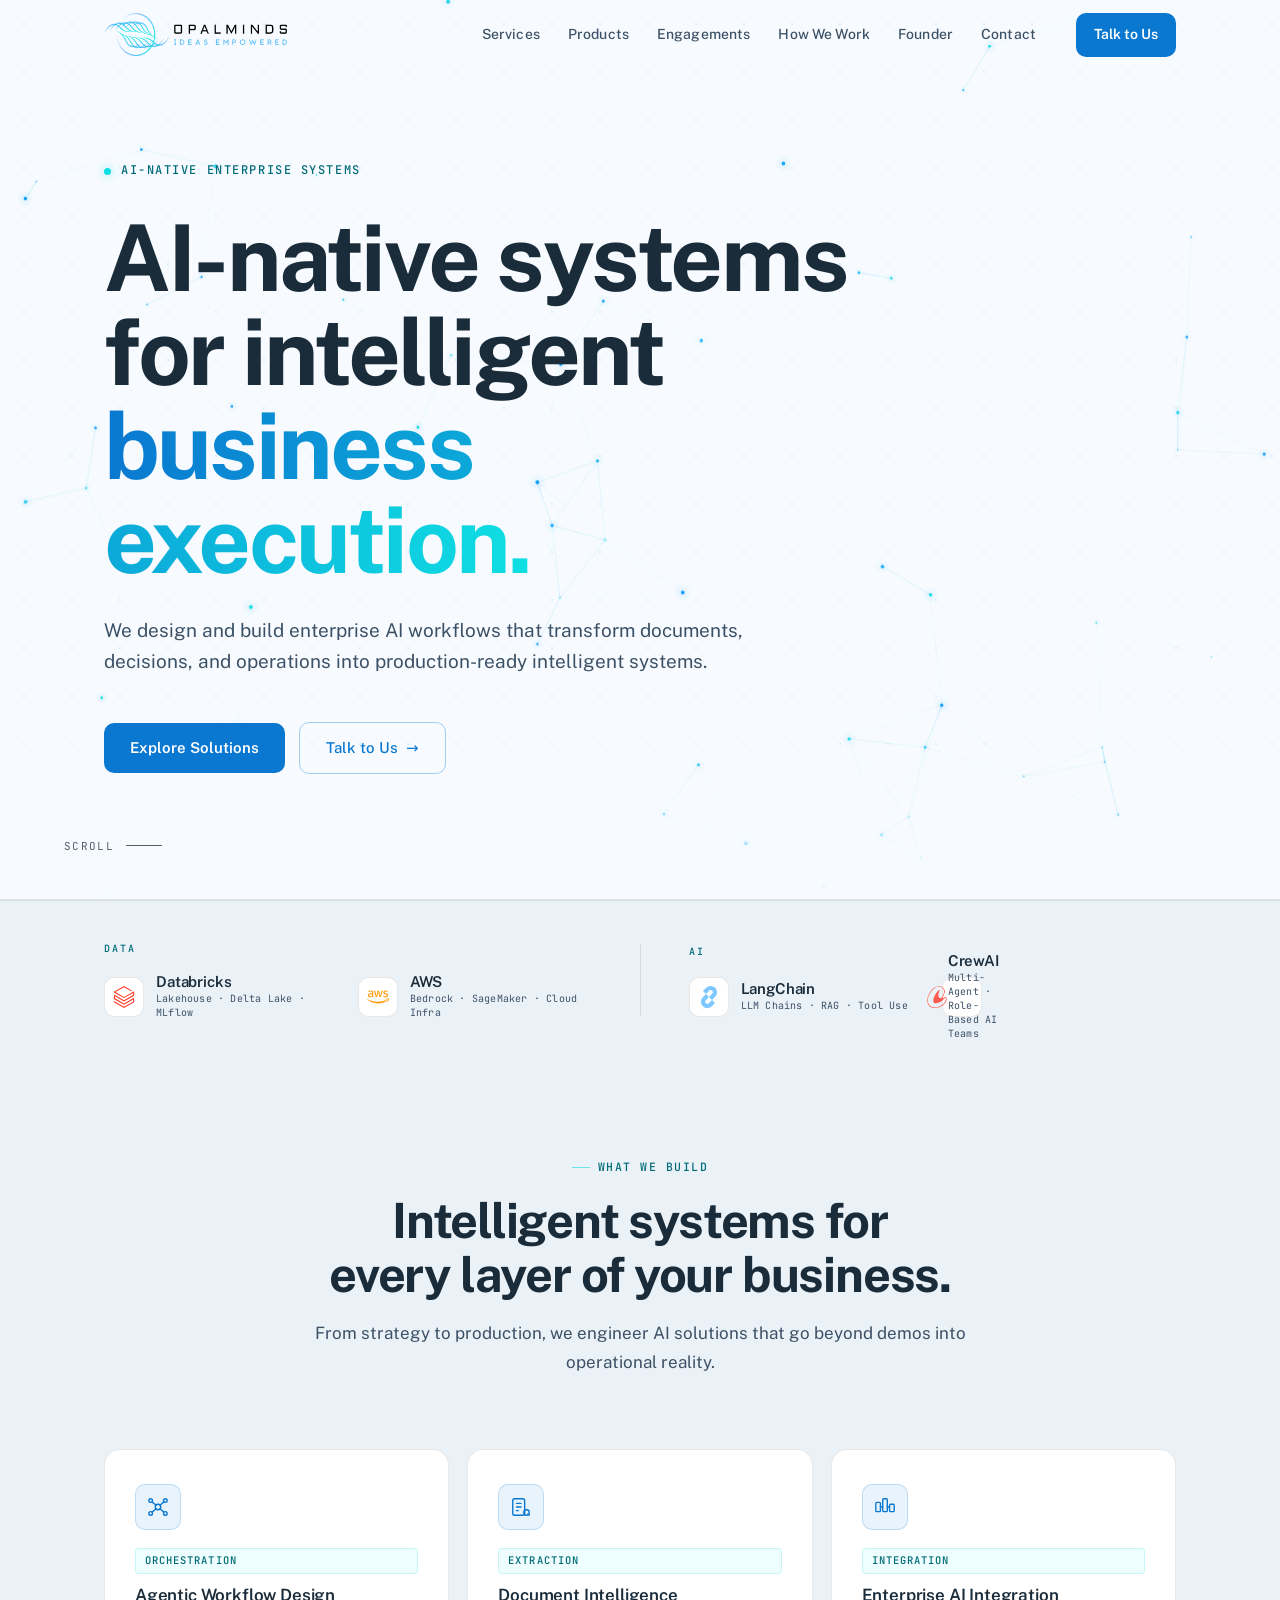
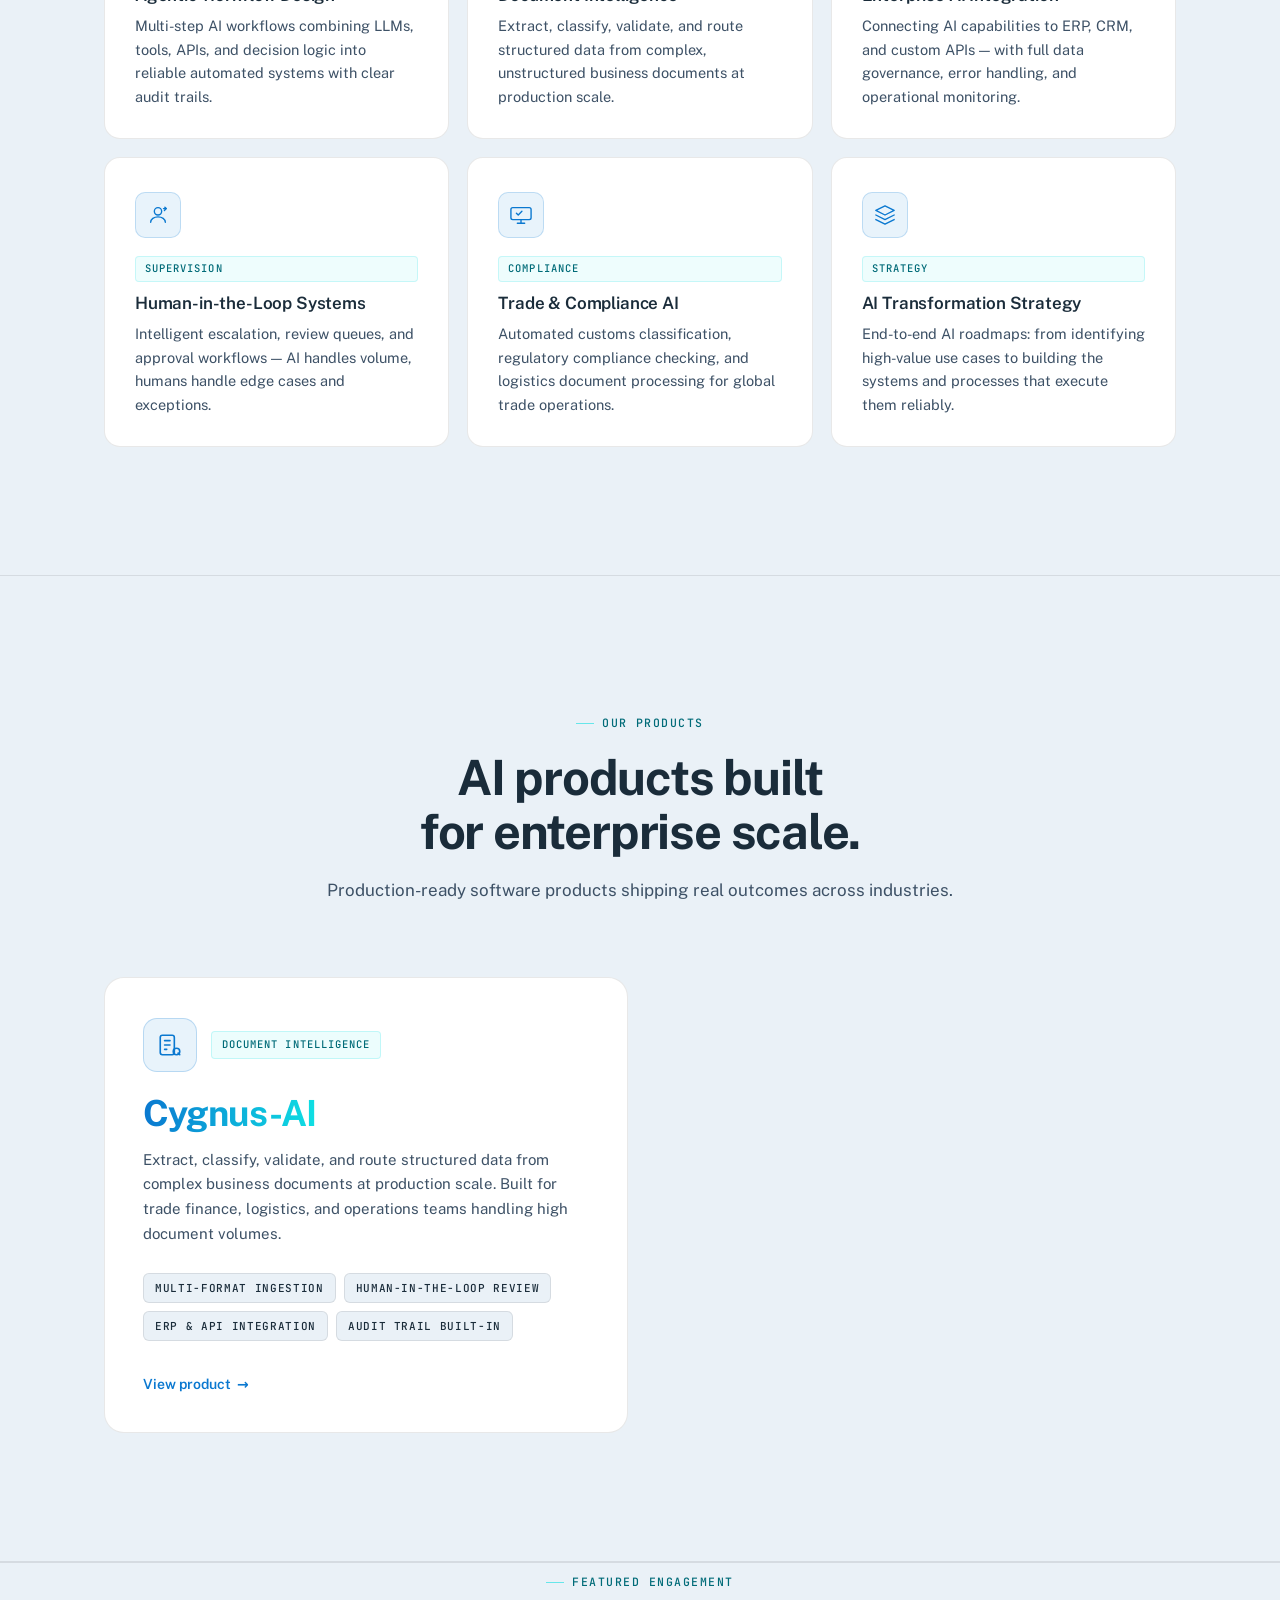
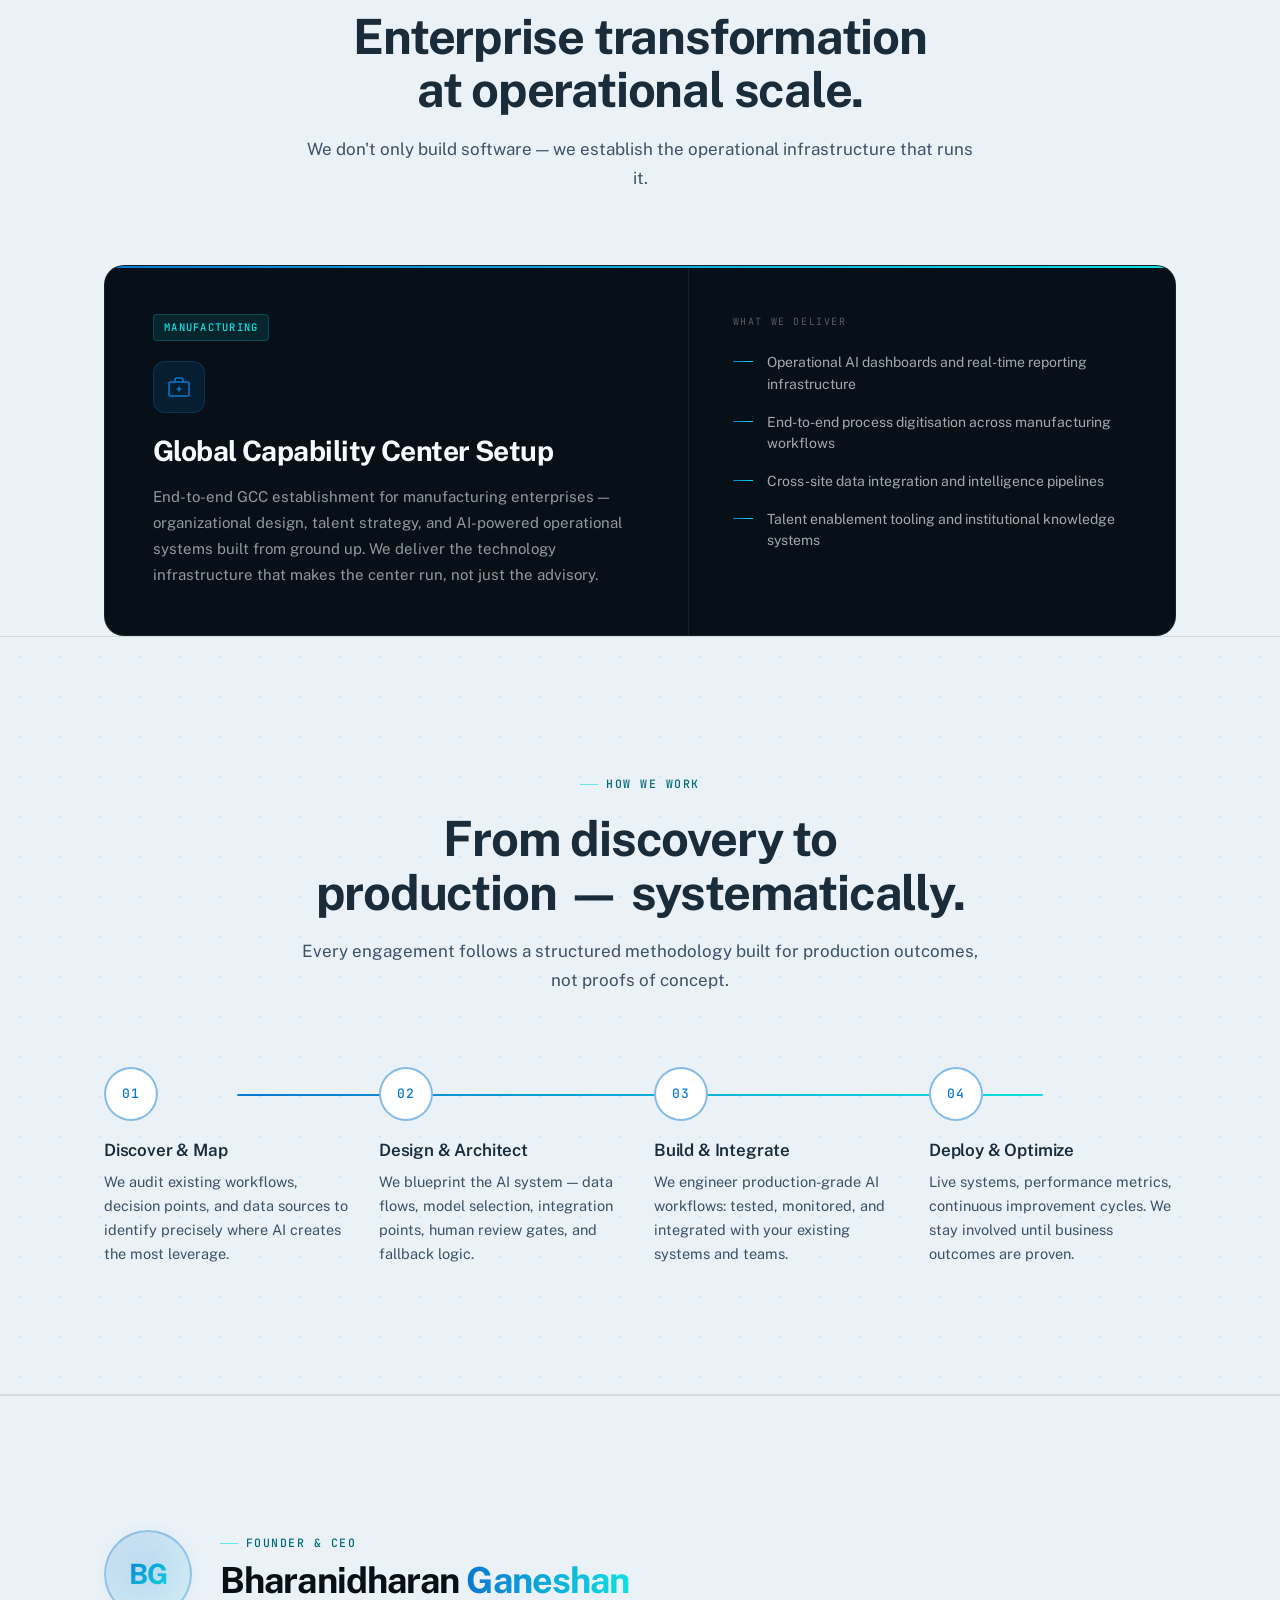
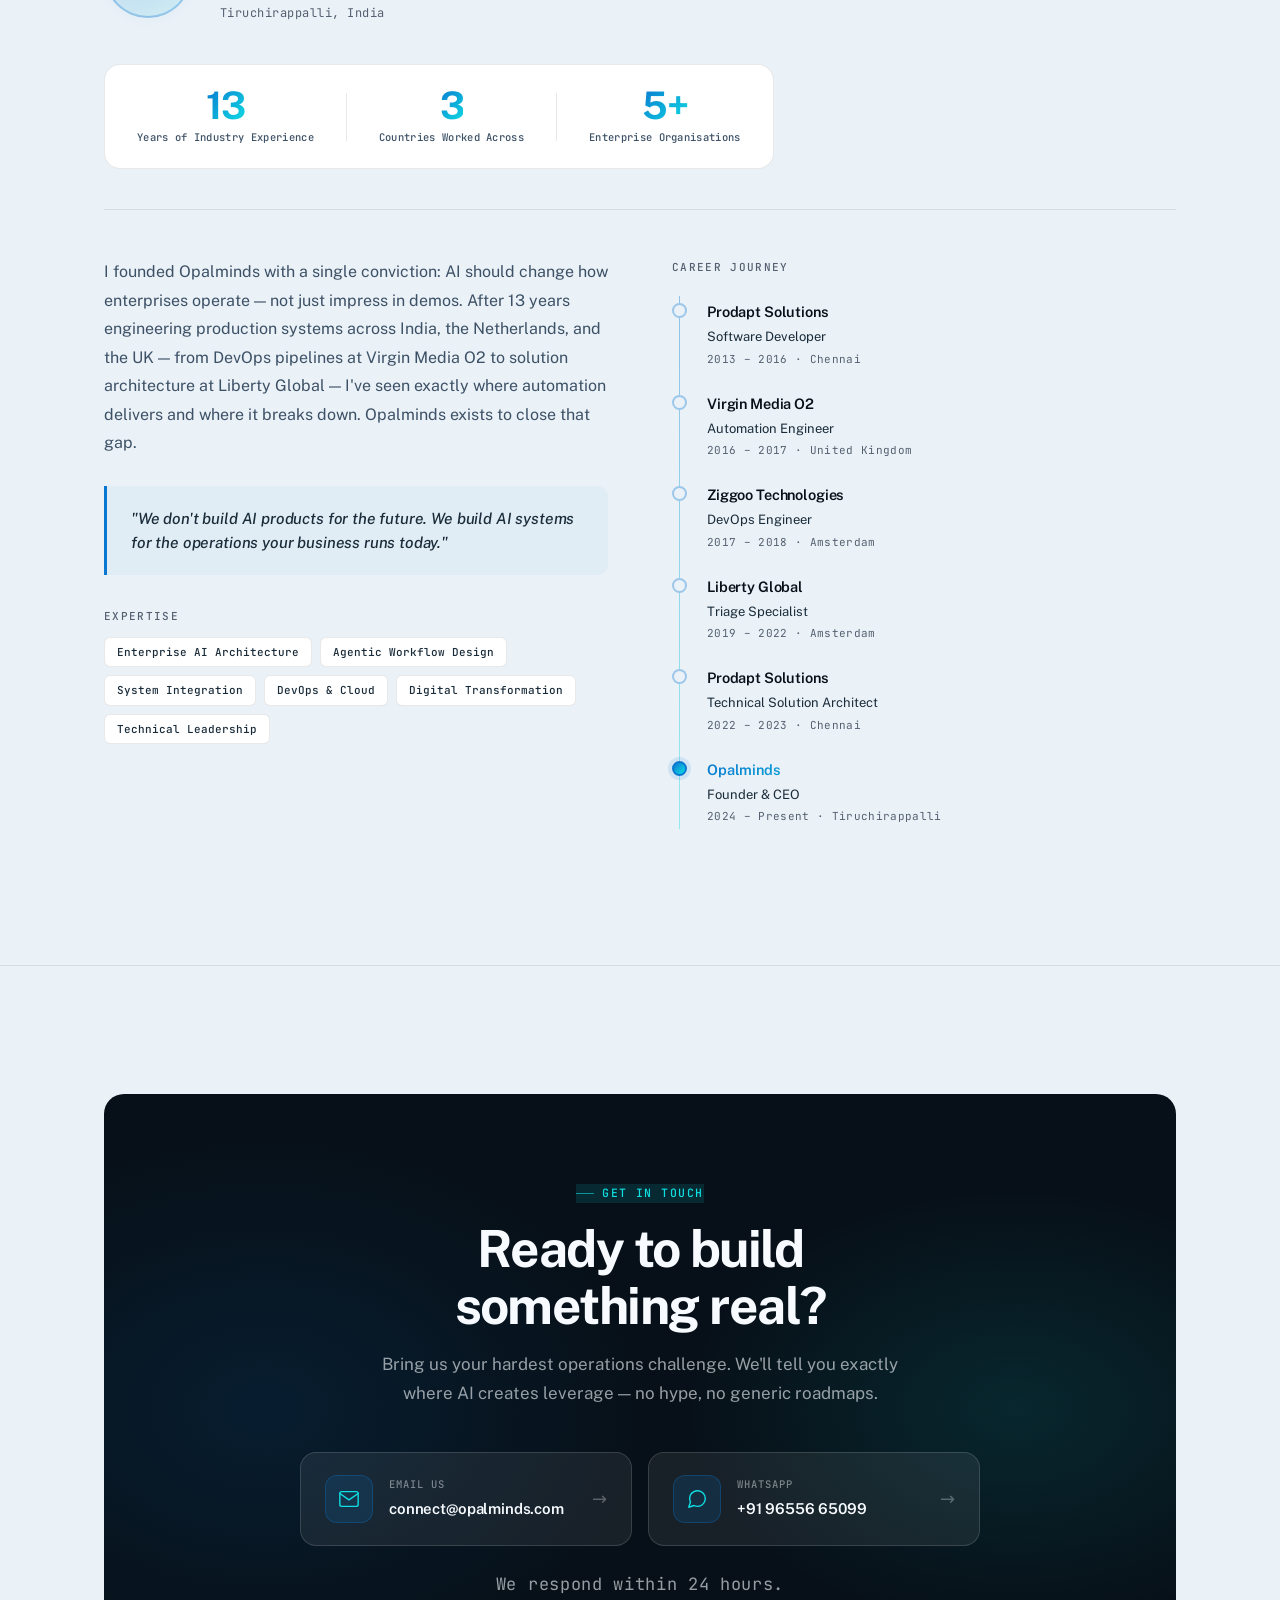
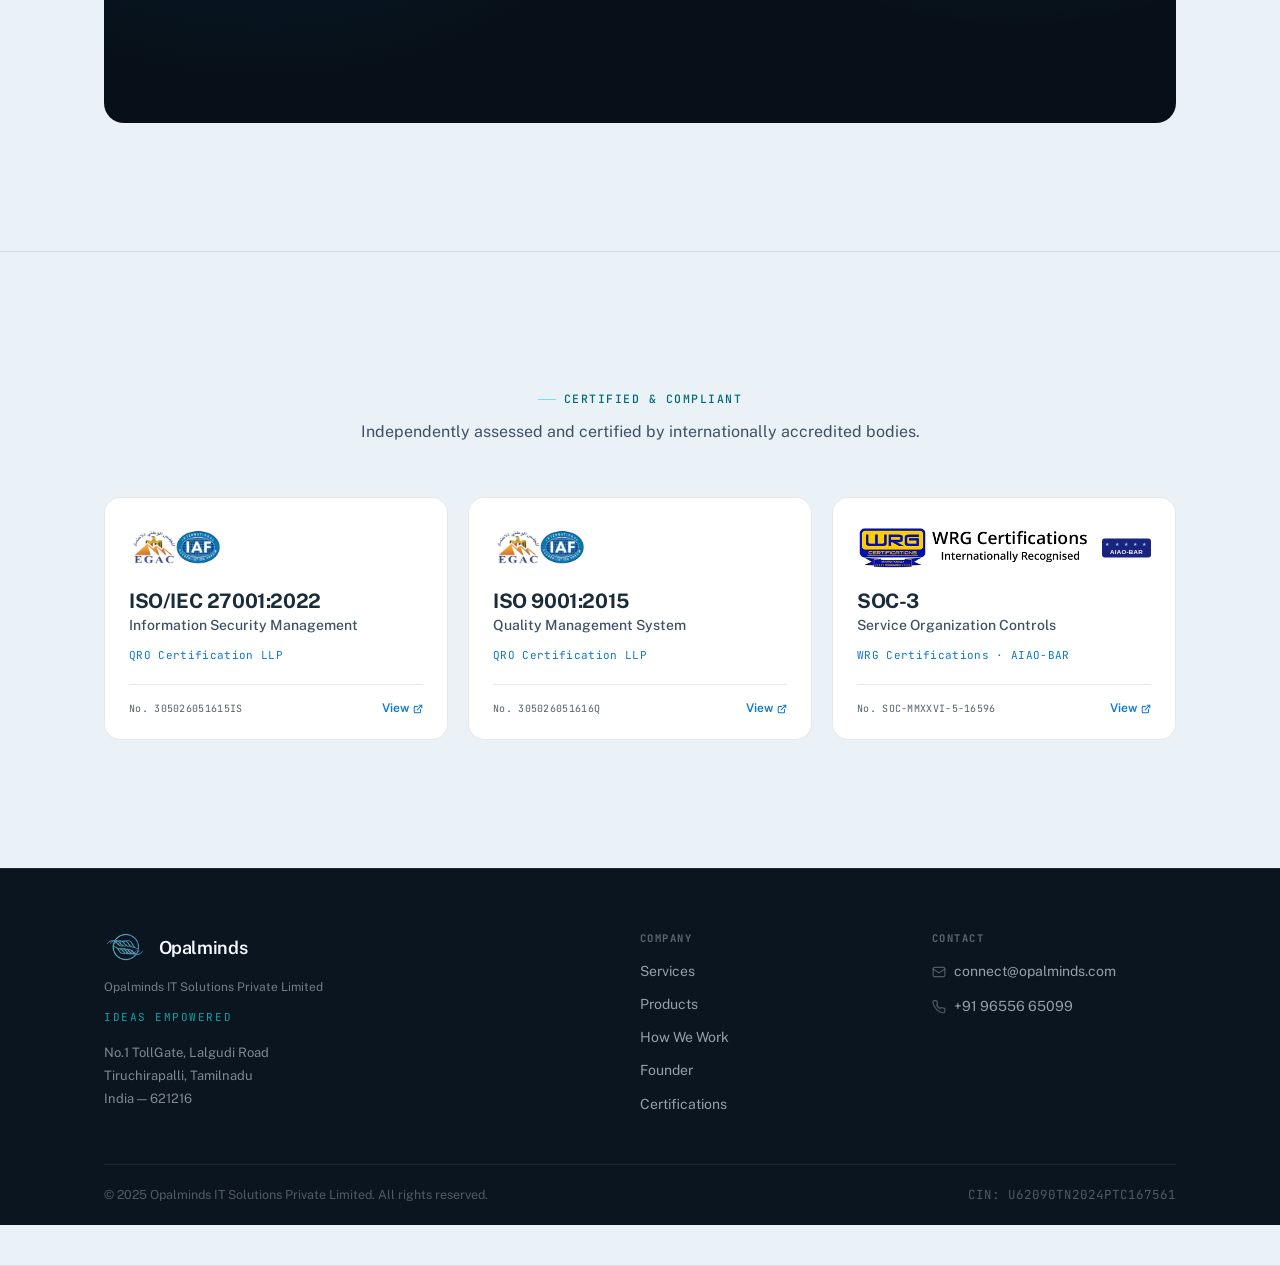
==== commit aac83444: "feat: use actual brand logos for platform strip Downloads Databricks, AWS, LangChain, CrewAI SVGs fr" ====
--- a/index.html
+++ b/index.html
@@ -73,13 +73,8 @@
           <div class="platform-items">
 
             <div class="platform-item">
-              <div class="platform-icon" aria-hidden="true">
-                <svg width="20" height="20" viewBox="0 0 24 24" fill="none" stroke="currentColor" stroke-width="1.5" stroke-linecap="round" stroke-linejoin="round">
-                  <polygon points="12,2 20,7 20,17 12,22 4,17 4,7"/>
-                  <line x1="4" y1="7" x2="12" y2="12"/>
-                  <line x1="20" y1="7" x2="12" y2="12"/>
-                  <line x1="12" y1="12" x2="12" y2="22"/>
-                </svg>
+              <div class="platform-icon">
+                <img src="assets/databricks.svg" alt="Databricks" width="22" height="22">
               </div>
               <div class="platform-text">
                 <span class="platform-name">Databricks</span>
@@ -88,10 +83,8 @@
             </div>
 
             <div class="platform-item">
-              <div class="platform-icon" aria-hidden="true">
-                <svg width="20" height="20" viewBox="0 0 24 24" fill="none" stroke="currentColor" stroke-width="1.5" stroke-linecap="round" stroke-linejoin="round">
-                  <path d="M18 10h-1.26A8 8 0 1 0 9 20h9a5 5 0 0 0 0-10z"/>
-                </svg>
+              <div class="platform-icon">
+                <img src="assets/aws.svg" alt="AWS" width="22" height="22">
               </div>
               <div class="platform-text">
                 <span class="platform-name">AWS</span>
@@ -109,11 +102,8 @@
           <div class="platform-items">
 
             <div class="platform-item">
-              <div class="platform-icon" aria-hidden="true">
-                <svg width="20" height="20" viewBox="0 0 24 24" fill="none" stroke="currentColor" stroke-width="1.5" stroke-linecap="round" stroke-linejoin="round">
-                  <path d="M10 13a5 5 0 0 0 7.54.54l3-3a5 5 0 0 0-7.07-7.07l-1.72 1.71"/>
-                  <path d="M14 11a5 5 0 0 0-7.54-.54l-3 3a5 5 0 0 0 7.07 7.07l1.71-1.71"/>
-                </svg>
+              <div class="platform-icon">
+                <img src="assets/langchain.svg" alt="LangChain" width="22" height="22">
               </div>
               <div class="platform-text">
                 <span class="platform-name">LangChain</span>
@@ -122,16 +112,8 @@
             </div>
 
             <div class="platform-item">
-              <div class="platform-icon" aria-hidden="true">
-                <svg width="20" height="20" viewBox="0 0 24 24" fill="none" stroke="currentColor" stroke-width="1.5" stroke-linecap="round" stroke-linejoin="round">
-                  <circle cx="12" cy="5" r="2"/>
-                  <circle cx="5" cy="19" r="2"/>
-                  <circle cx="19" cy="19" r="2"/>
-                  <line x1="12" y1="7" x2="5.8" y2="17.3"/>
-                  <line x1="12" y1="7" x2="18.2" y2="17.3"/>
-                  <line x1="7" y1="19" x2="17" y2="19"/>
-                </svg>
-              </div>
+              <div class="platform-icon">
+                <img src="assets/crewai.svg" alt="CrewAI" width="22" height="22">
               <div class="platform-text">
                 <span class="platform-name">CrewAI</span>
                 <span class="platform-desc">Multi-Agent · Role-Based AI Teams</span>
--- a/css/style.css
+++ b/css/style.css
@@ -560,13 +560,17 @@
   width: 40px;
   height: 40px;
   border-radius: 10px;
-  background: rgba(10, 120, 208, 0.08);
-  border: 1px solid rgba(10, 120, 208, 0.18);
+  background: var(--charcoal-2);
+  border: 1px solid var(--border-subtle);
   display: flex;
   align-items: center;
   justify-content: center;
-  color: var(--blue);
   flex-shrink: 0;
+}
+.platform-icon img {
+  width: 22px;
+  height: 22px;
+  object-fit: contain;
 }
 
 .platform-text {
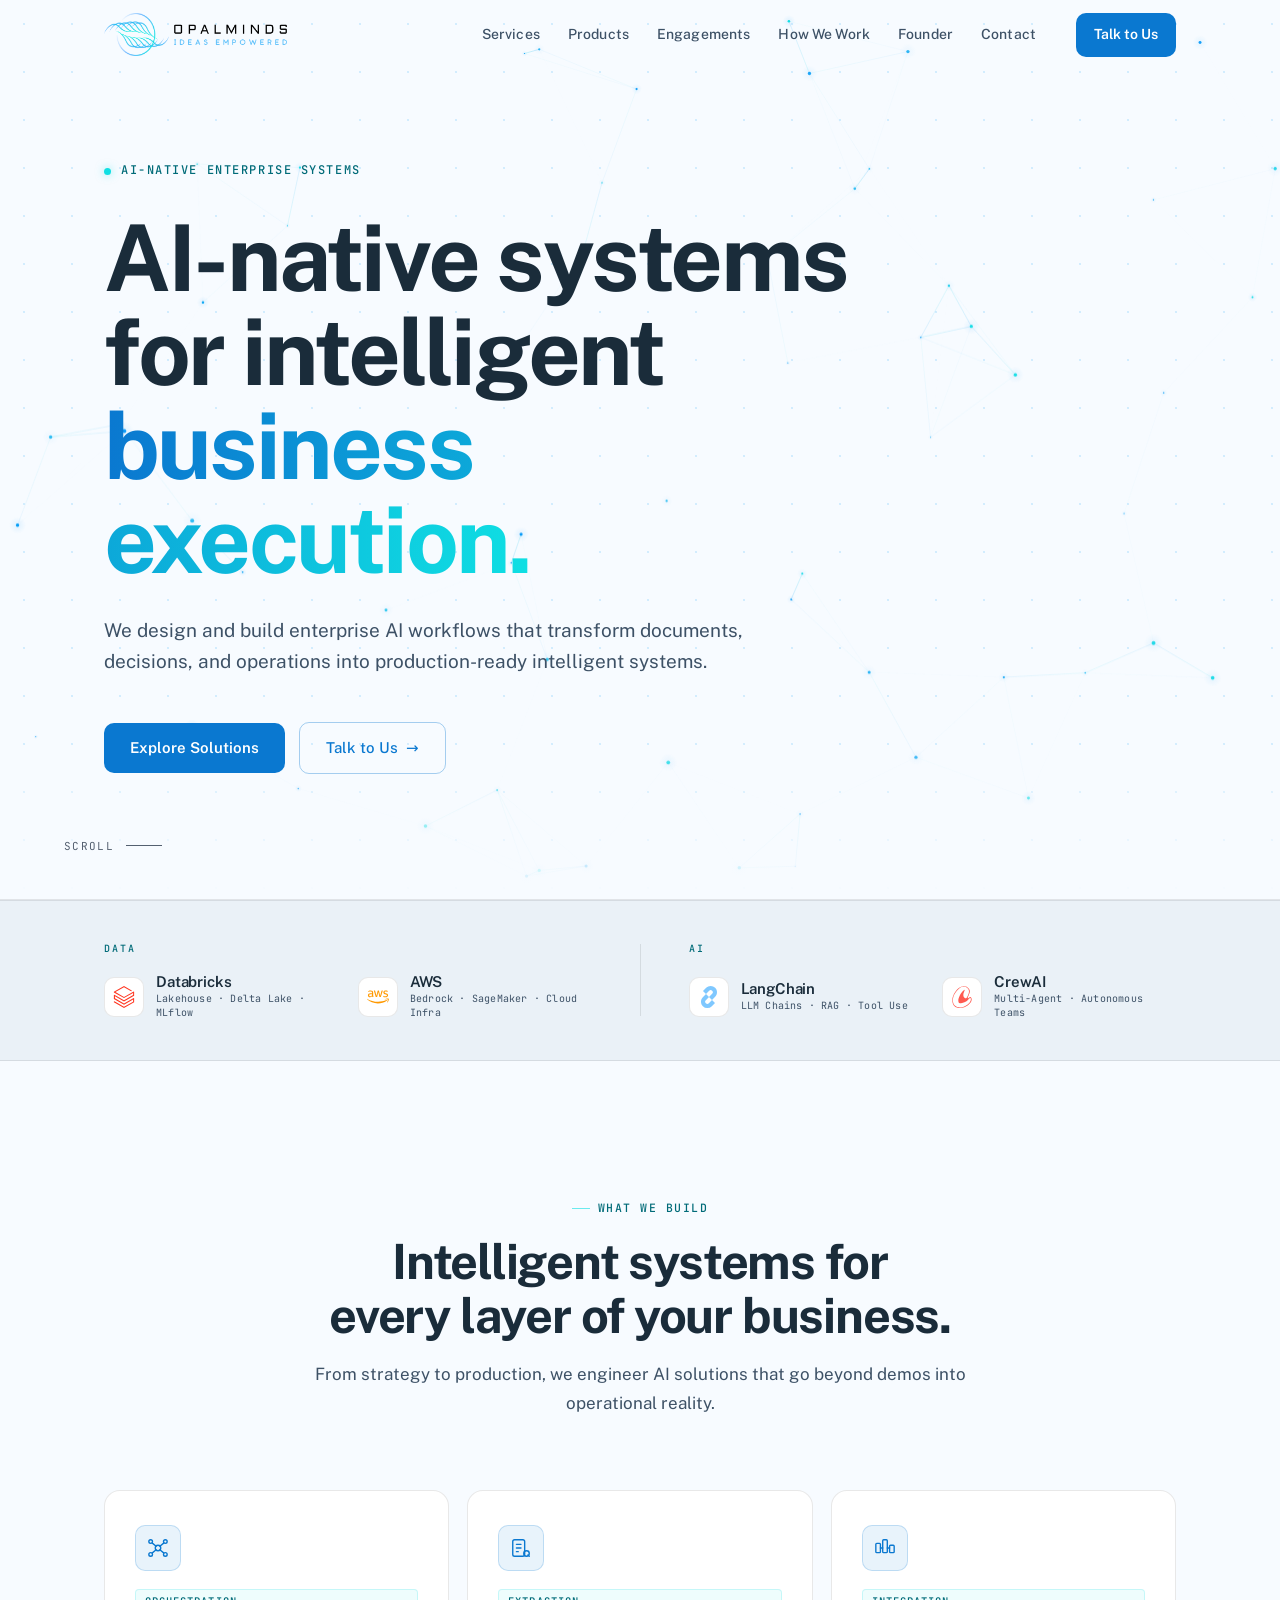
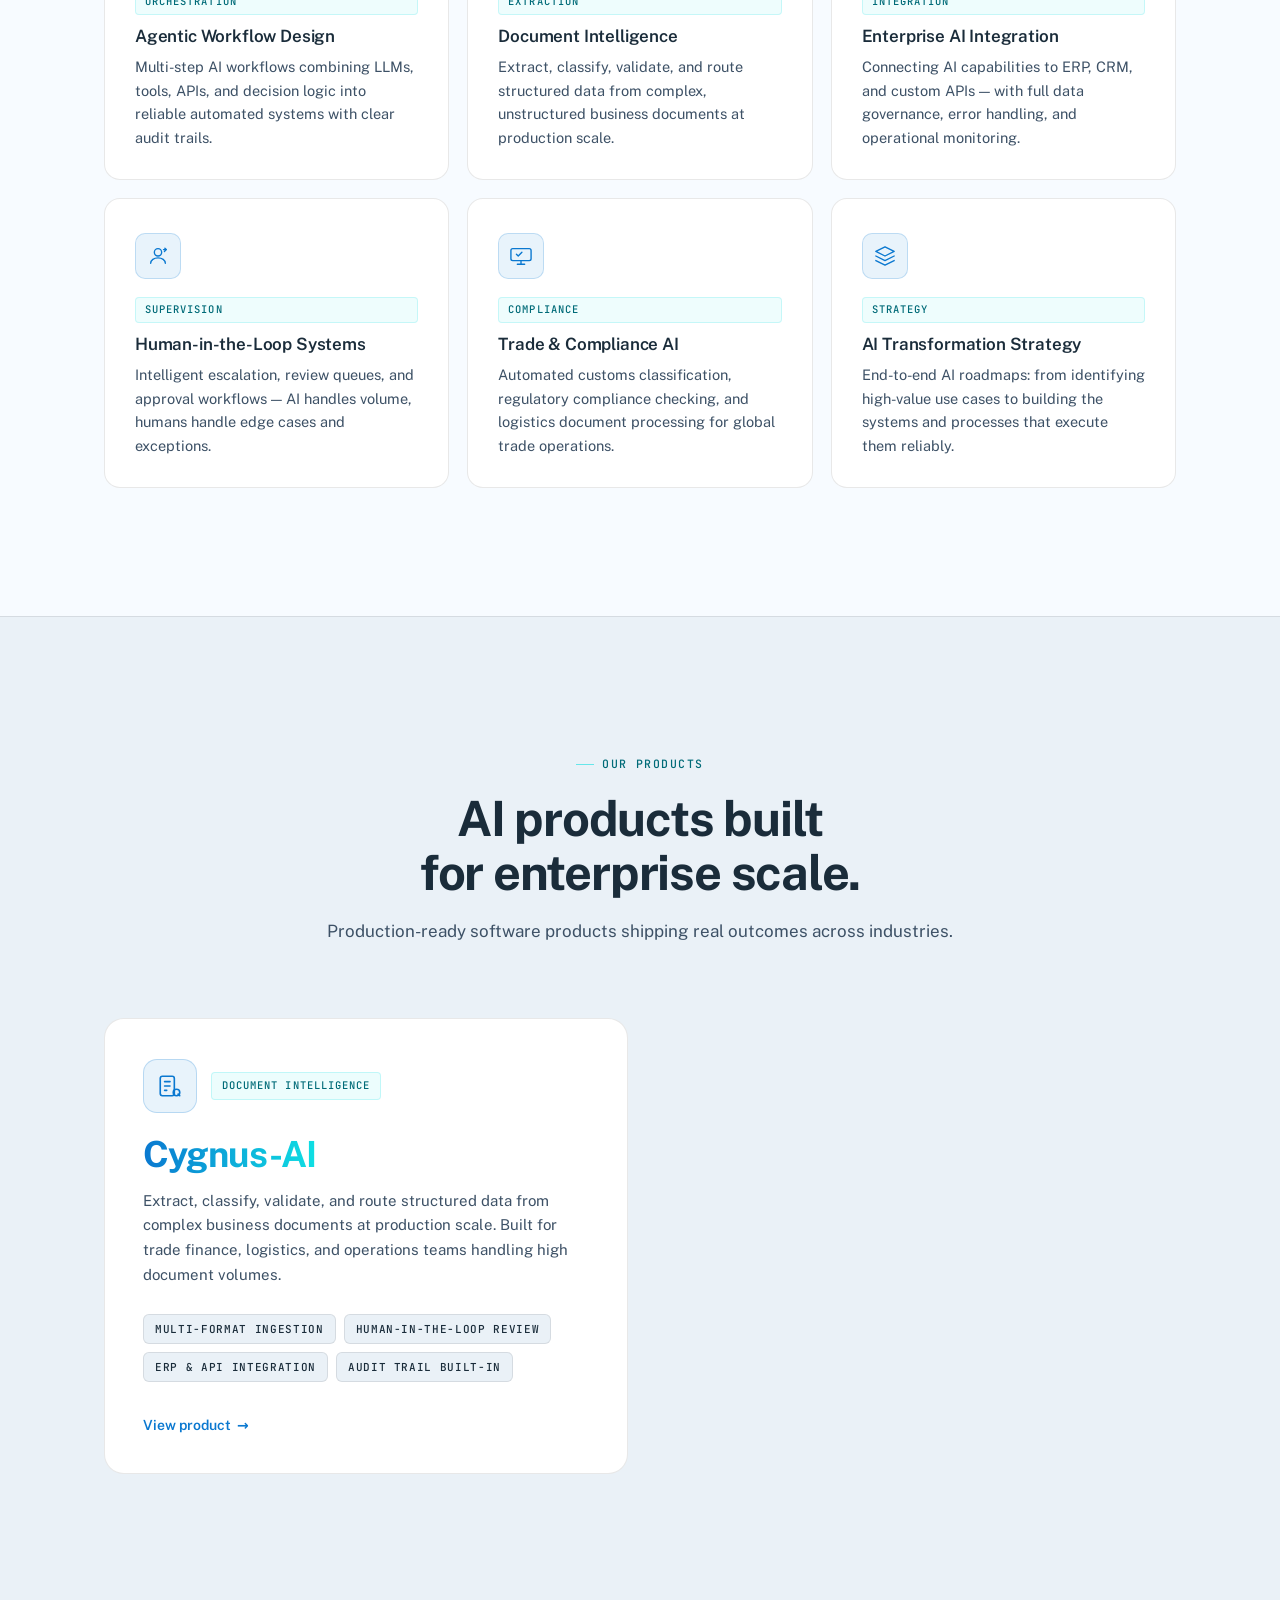
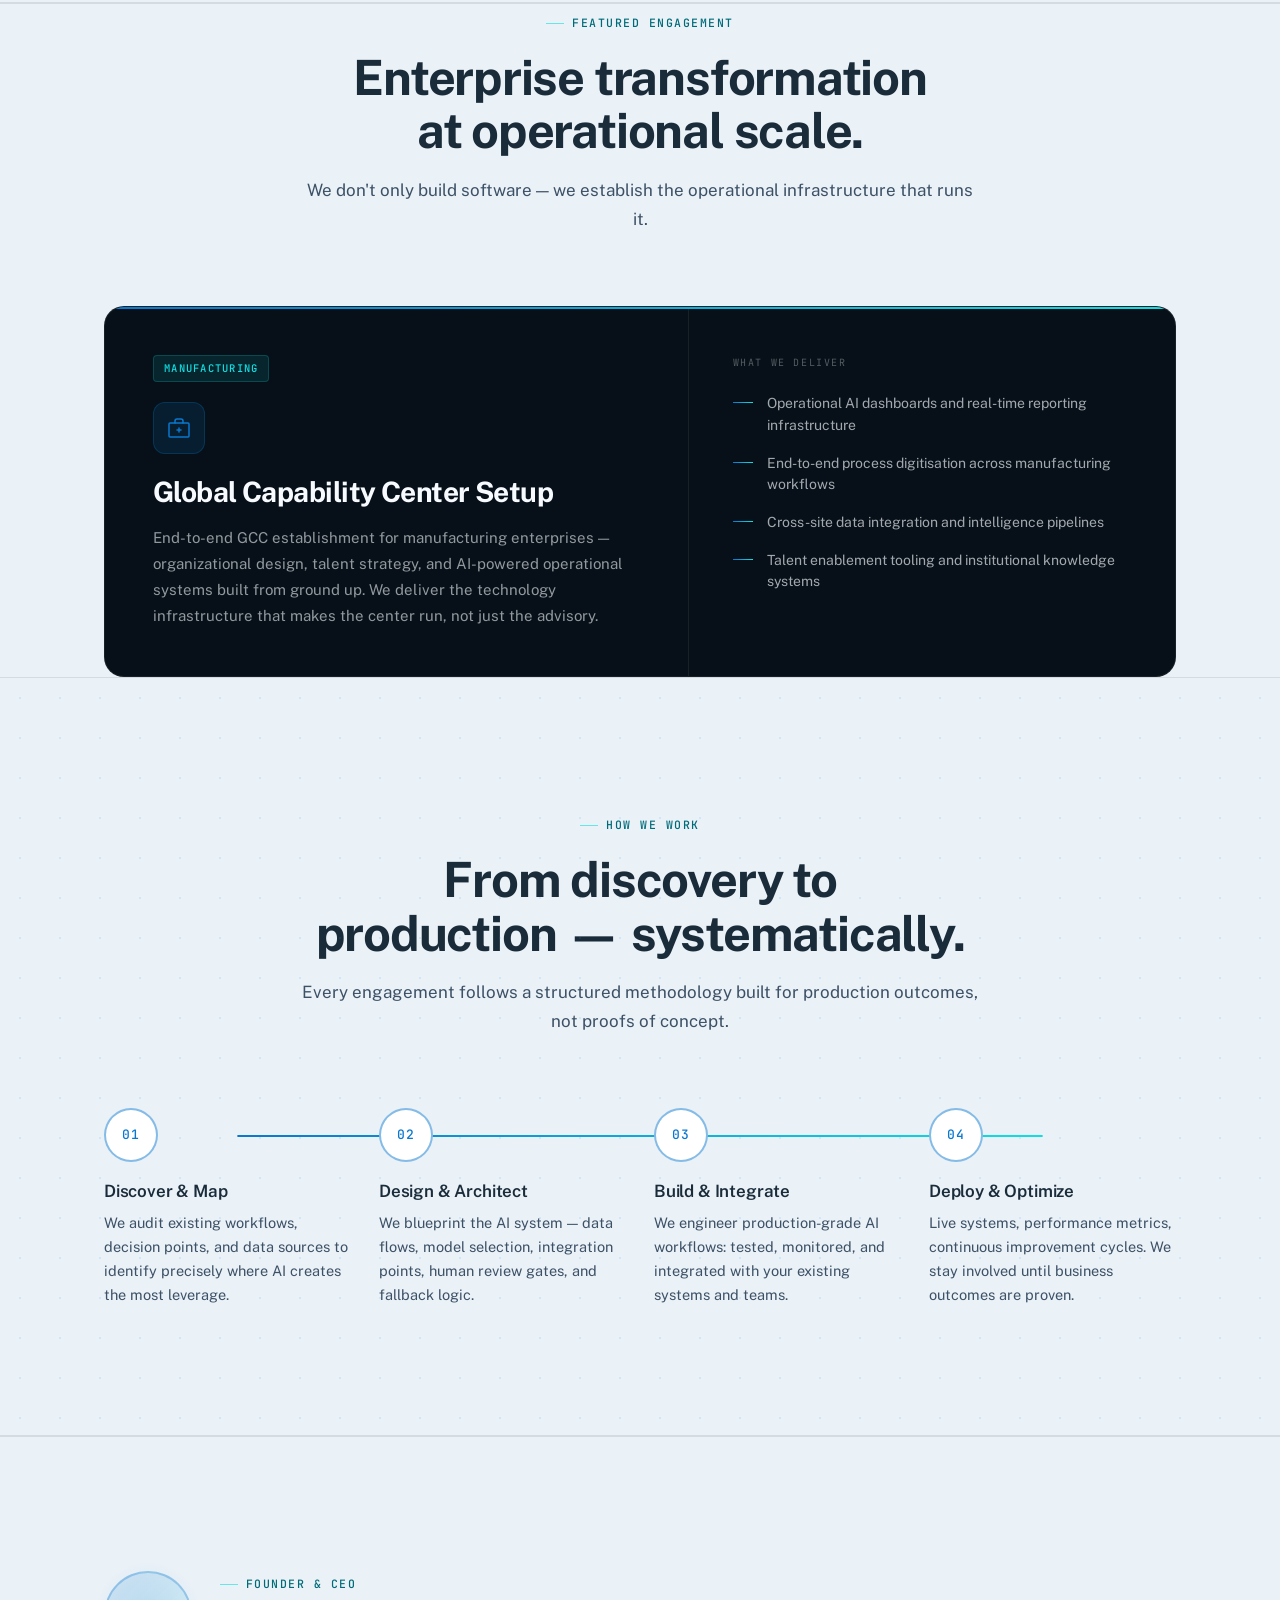
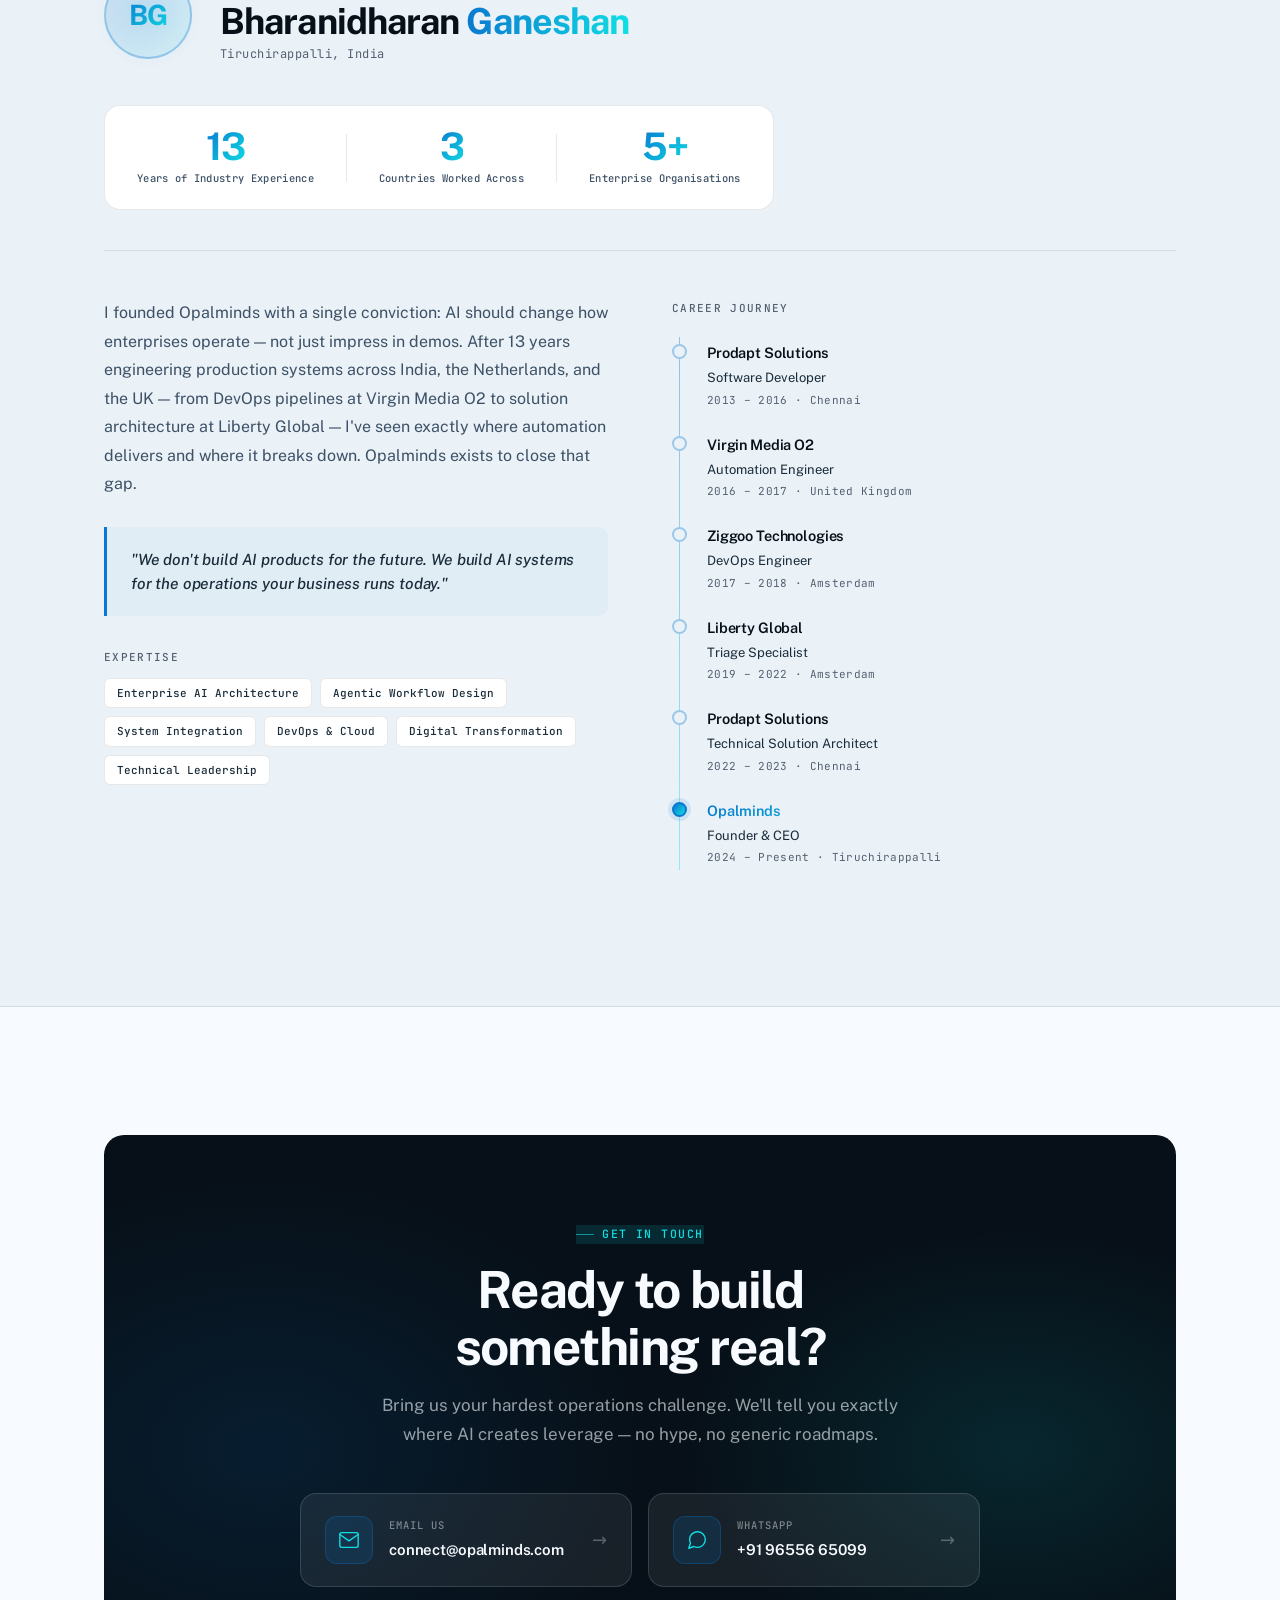
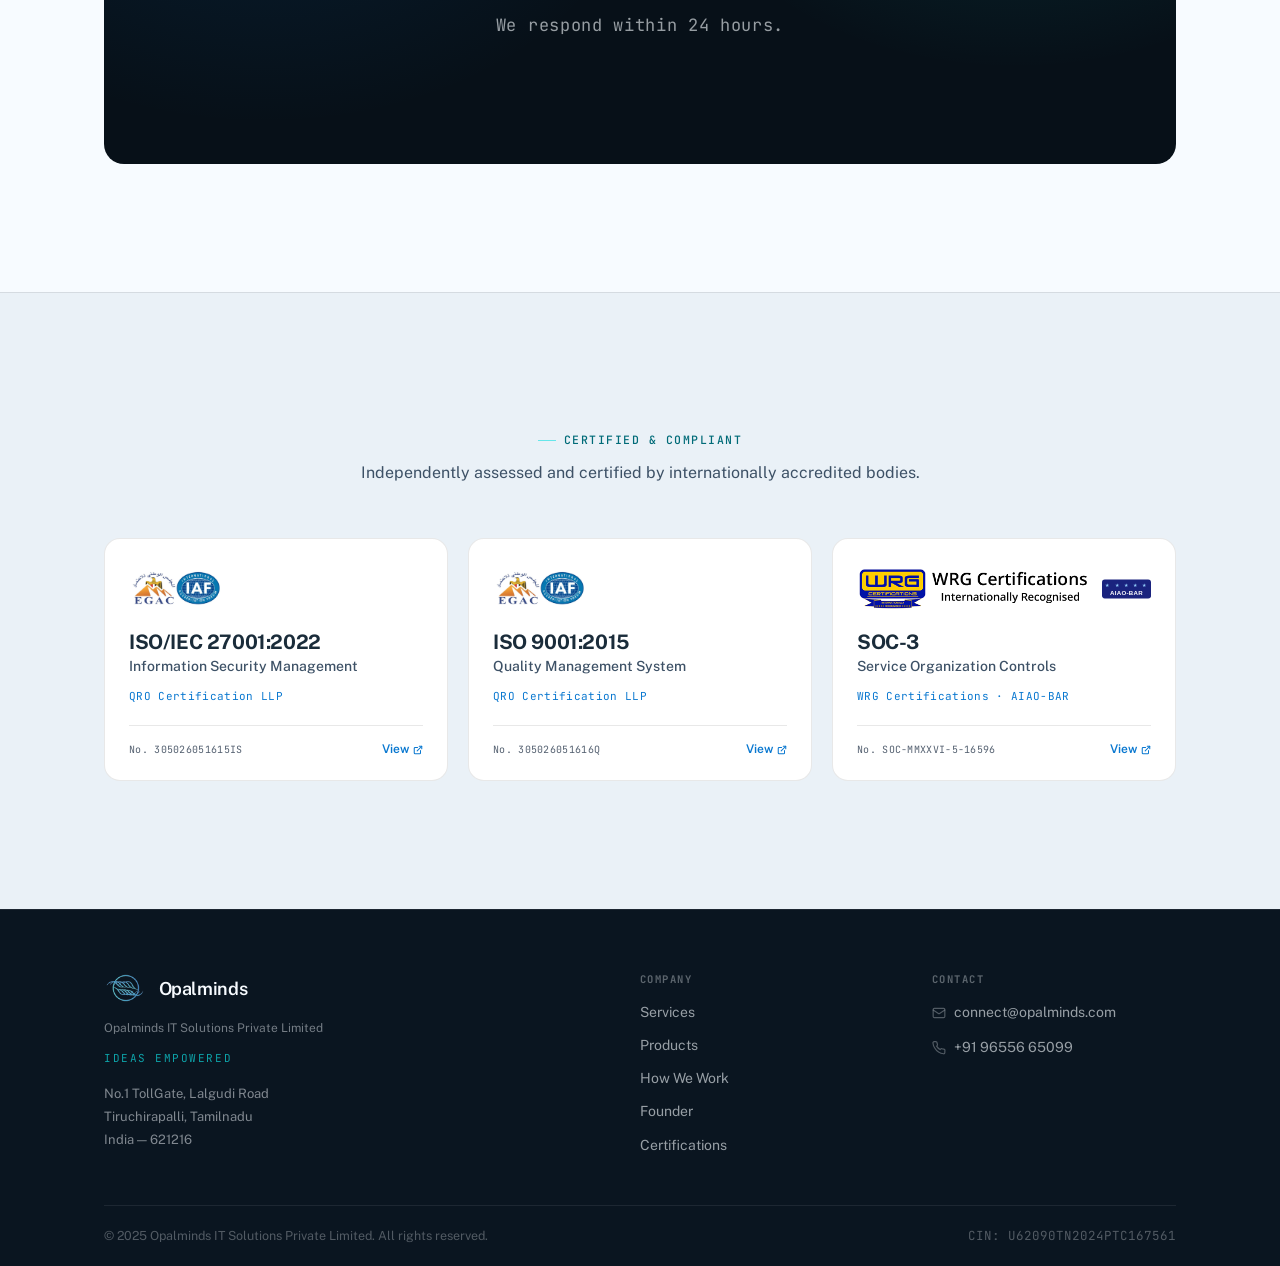
==== commit 24a91661: "fix: CrewAI icon overflow and text misalignment Missing </div> on platform-icon caused text to rende" ====
--- a/index.html
+++ b/index.html
@@ -114,9 +114,10 @@
             <div class="platform-item">
               <div class="platform-icon">
                 <img src="assets/crewai.svg" alt="CrewAI" width="22" height="22">
+              </div>
               <div class="platform-text">
                 <span class="platform-name">CrewAI</span>
-                <span class="platform-desc">Multi-Agent · Role-Based AI Teams</span>
+                <span class="platform-desc">Multi-Agent · Autonomous Teams</span>
               </div>
             </div>
 
--- a/css/style.css
+++ b/css/style.css
@@ -554,11 +554,13 @@
   display: flex;
   align-items: center;
   gap: 12px;
+  min-width: 0;
 }
 
 .platform-icon {
   width: 40px;
   height: 40px;
+  min-width: 40px;
   border-radius: 10px;
   background: var(--charcoal-2);
   border: 1px solid var(--border-subtle);
@@ -566,17 +568,20 @@
   align-items: center;
   justify-content: center;
   flex-shrink: 0;
+  overflow: hidden;
 }
 .platform-icon img {
   width: 22px;
   height: 22px;
   object-fit: contain;
+  display: block;
 }
 
 .platform-text {
   display: flex;
   flex-direction: column;
   gap: 3px;
+  min-width: 0;
 }
 
 .platform-name {
